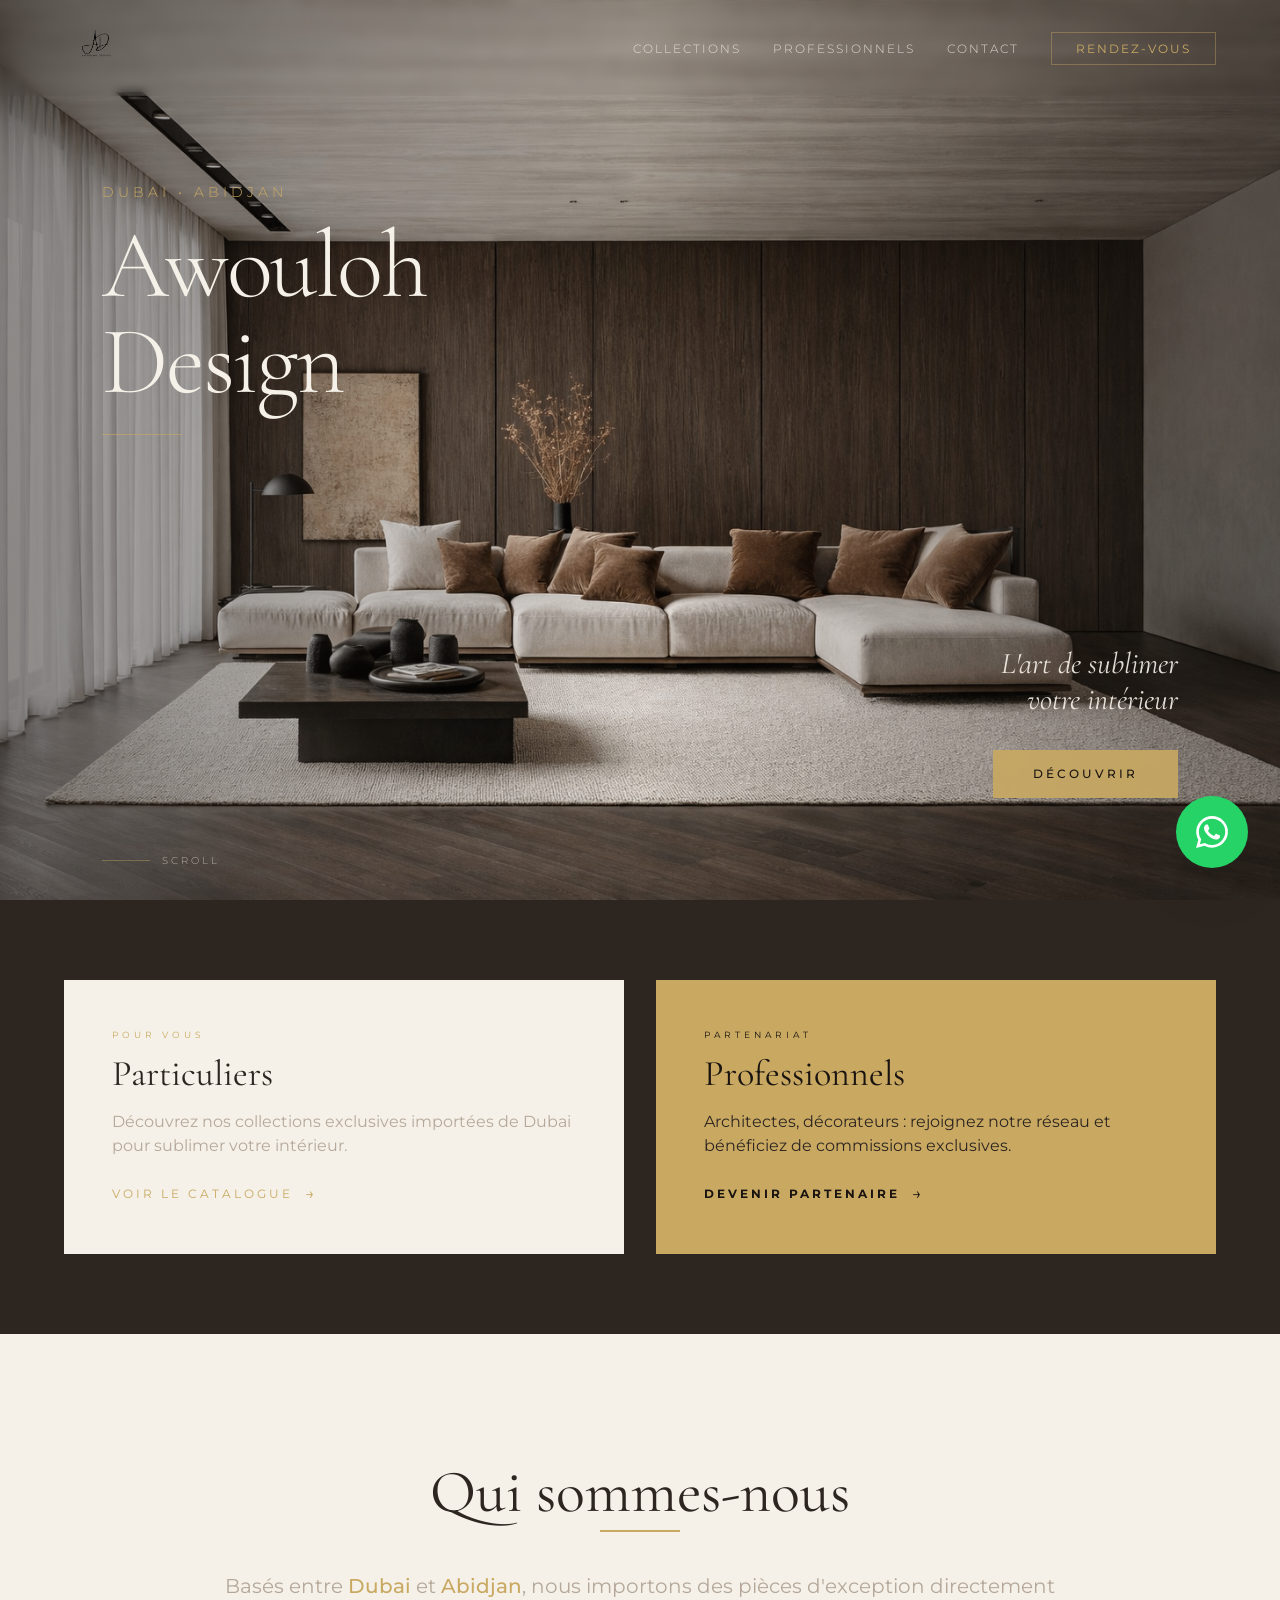
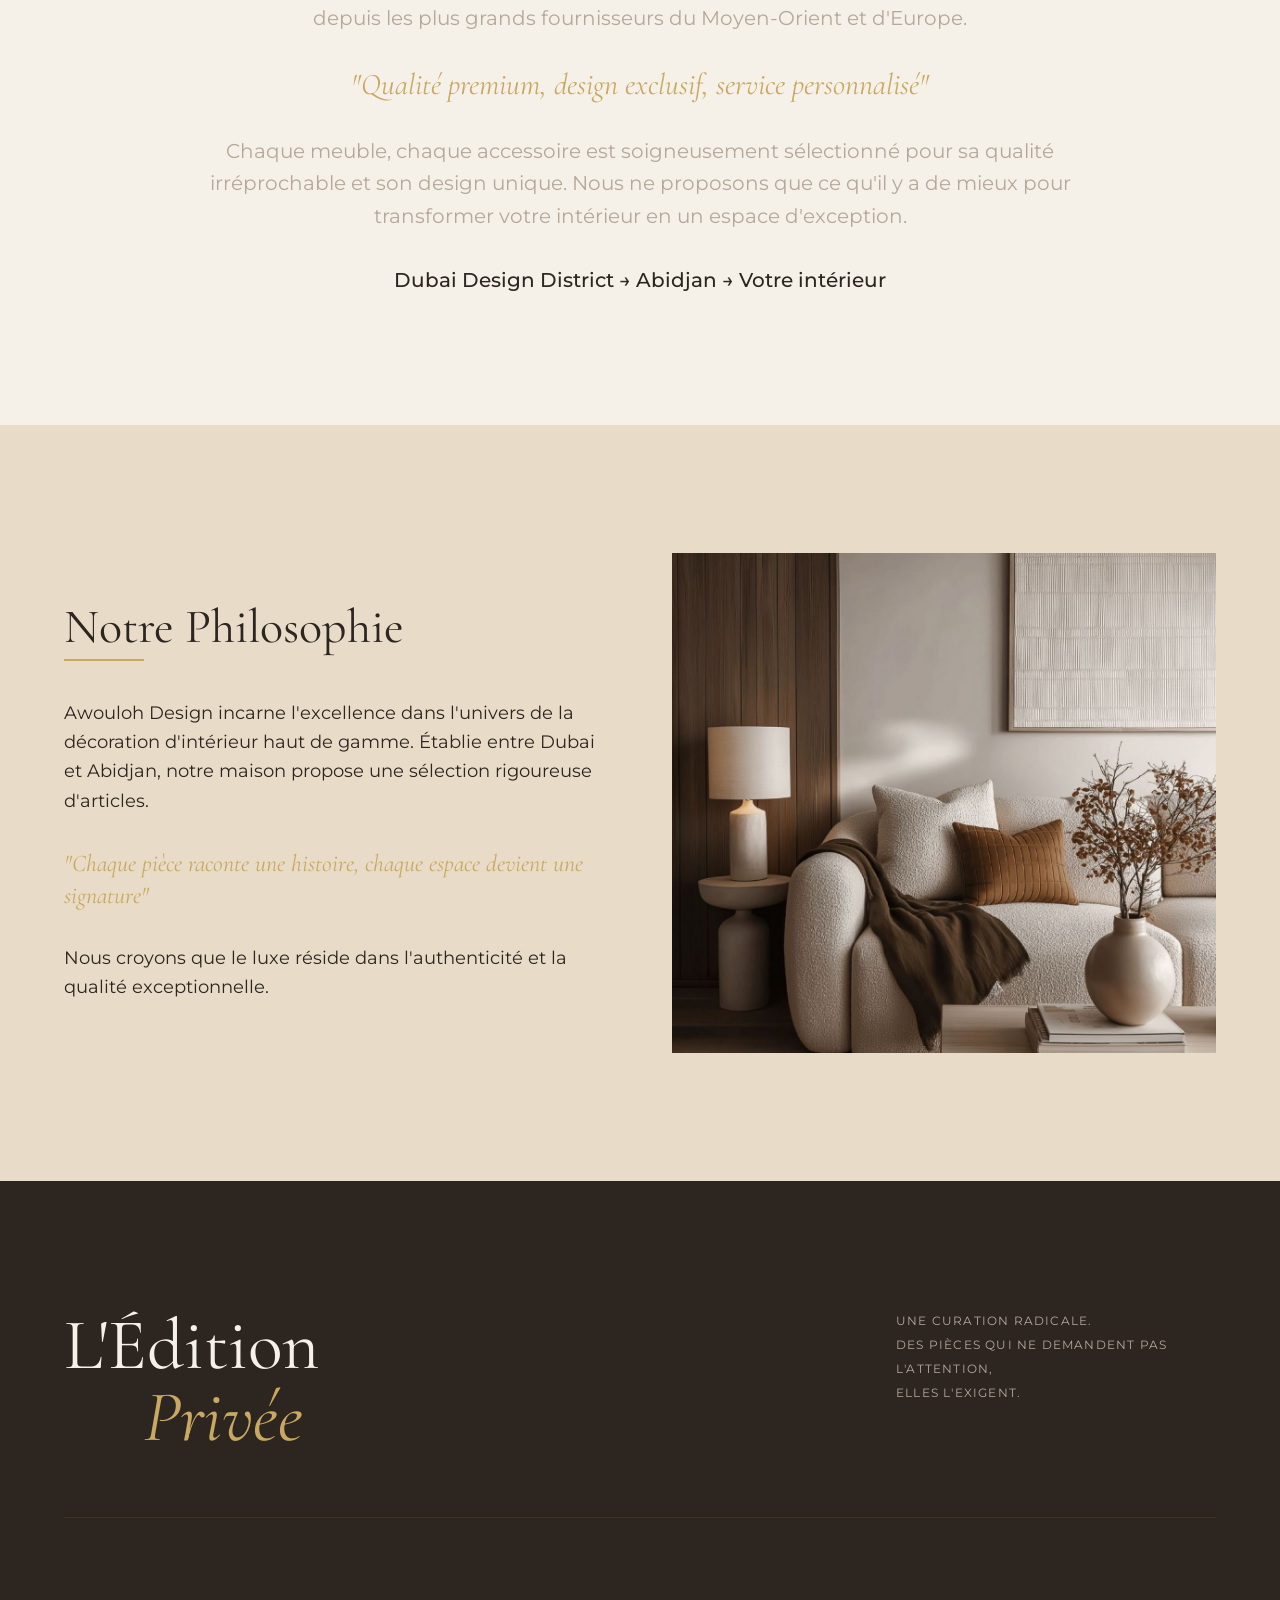
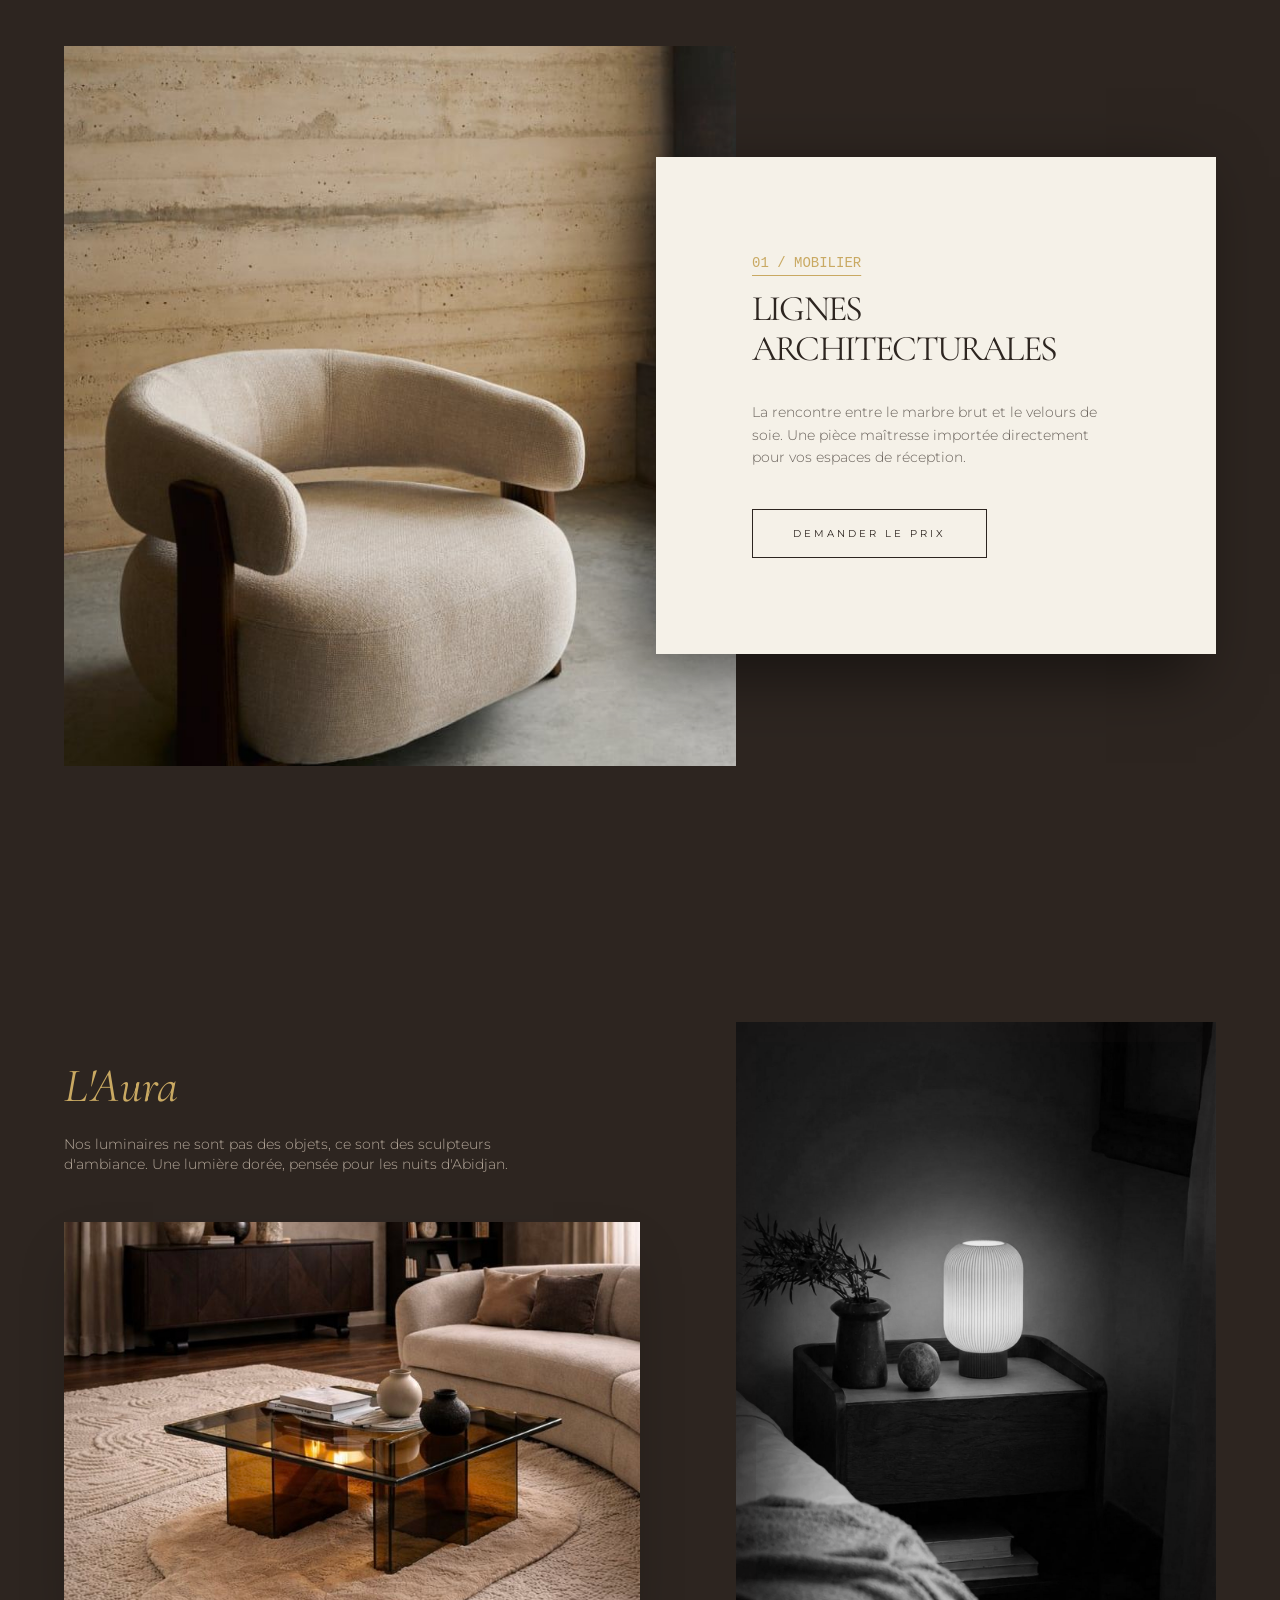
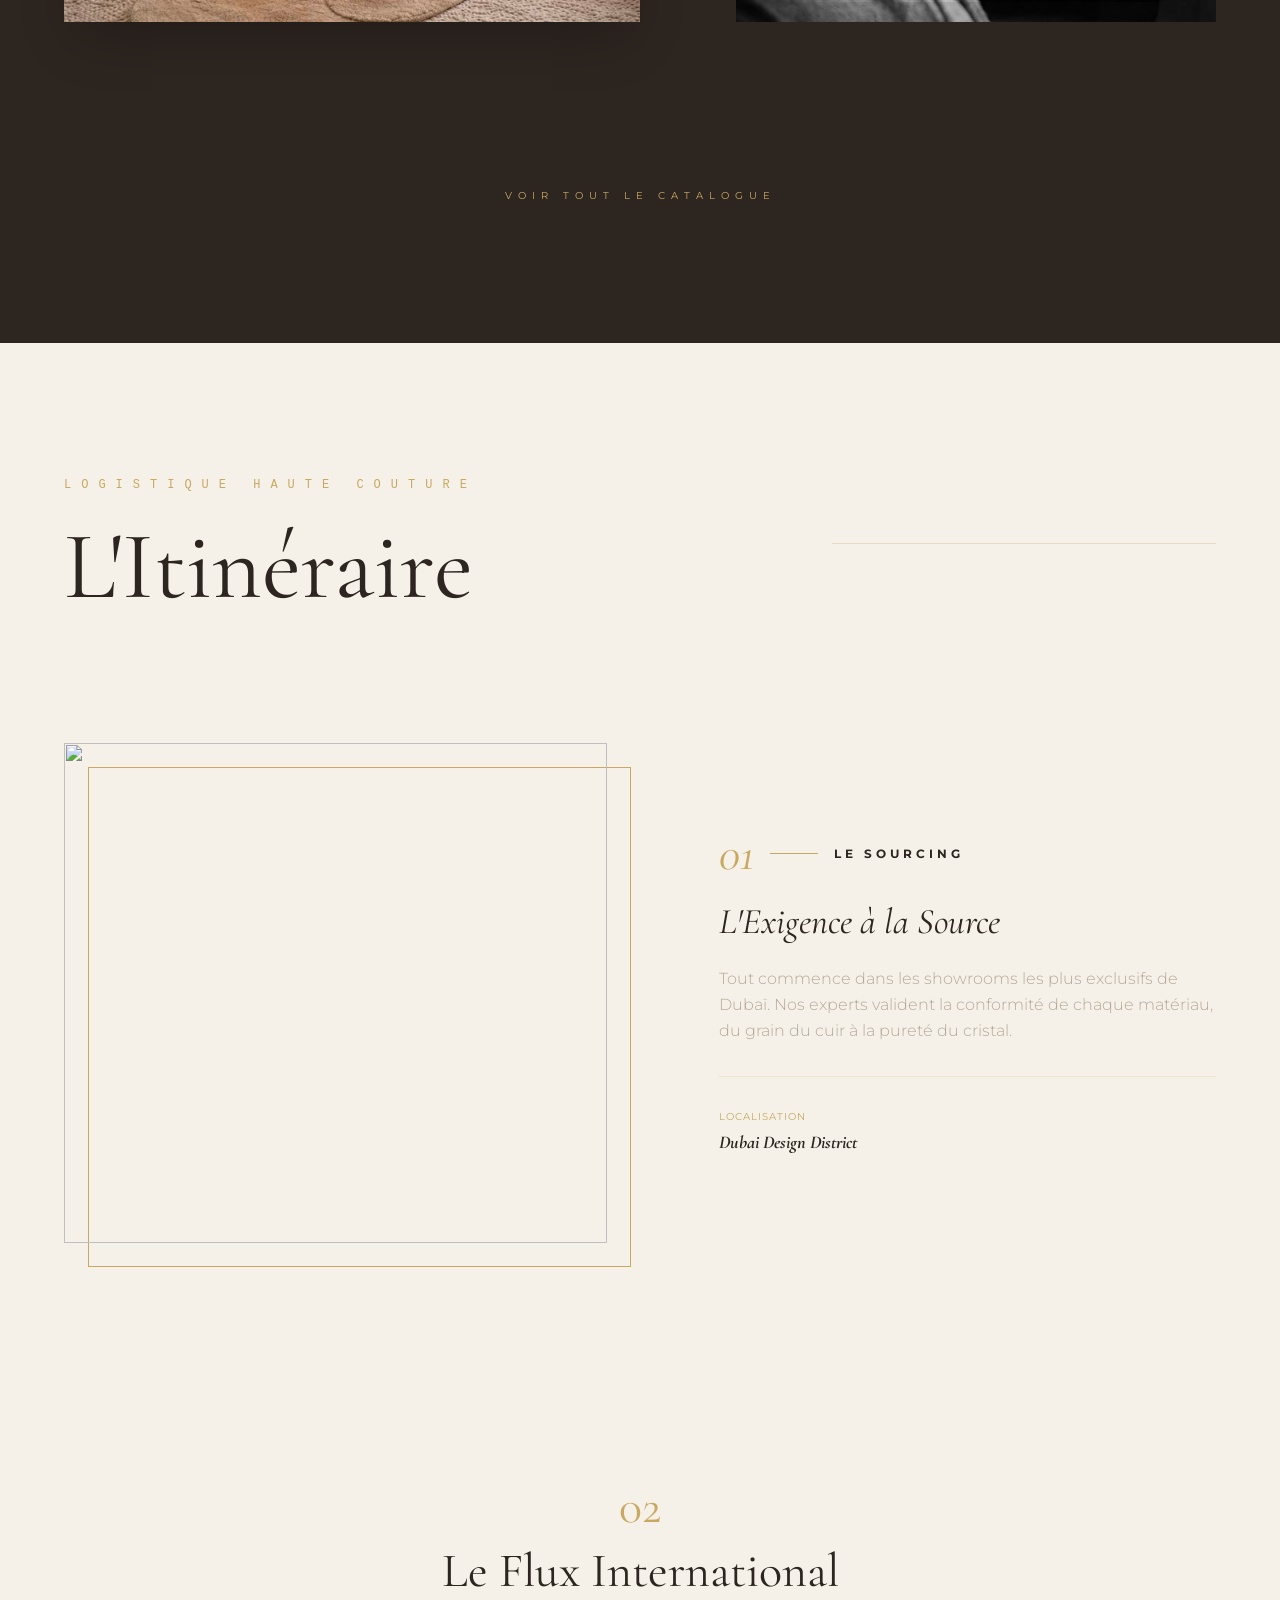
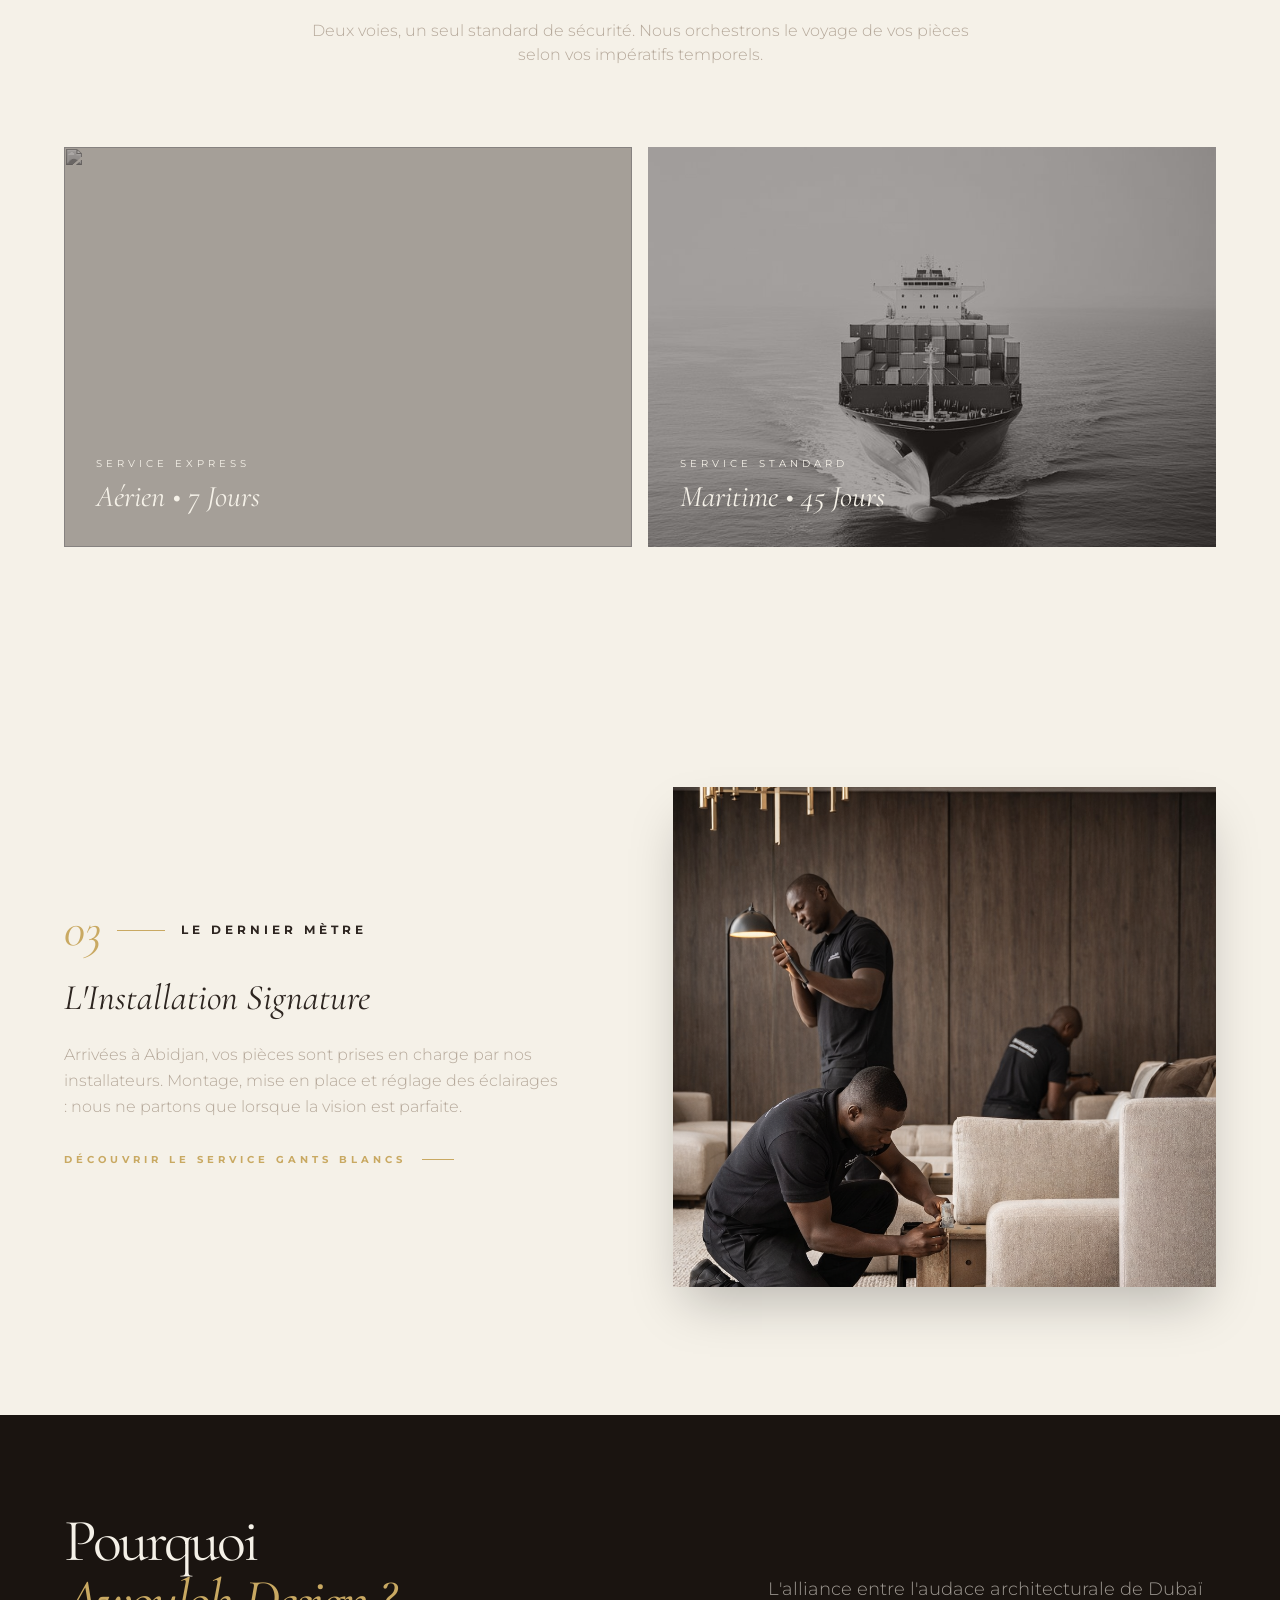
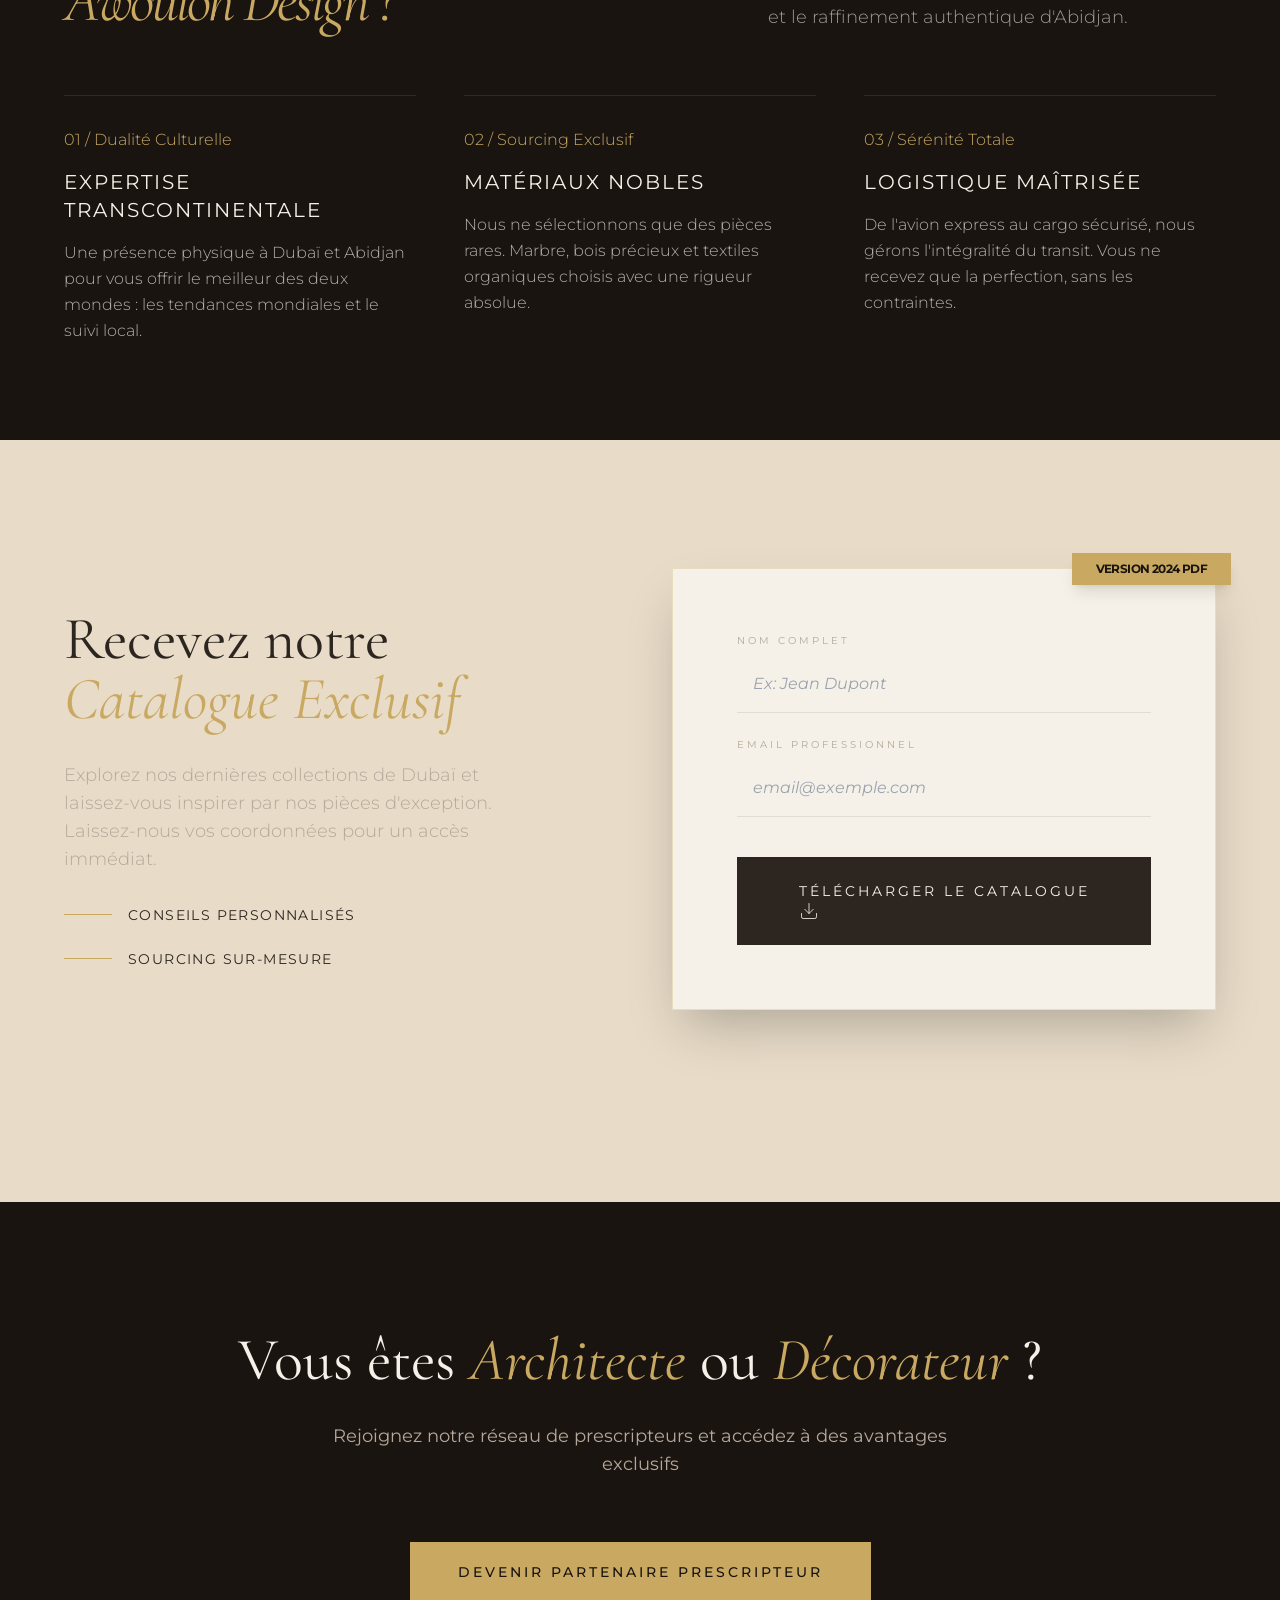
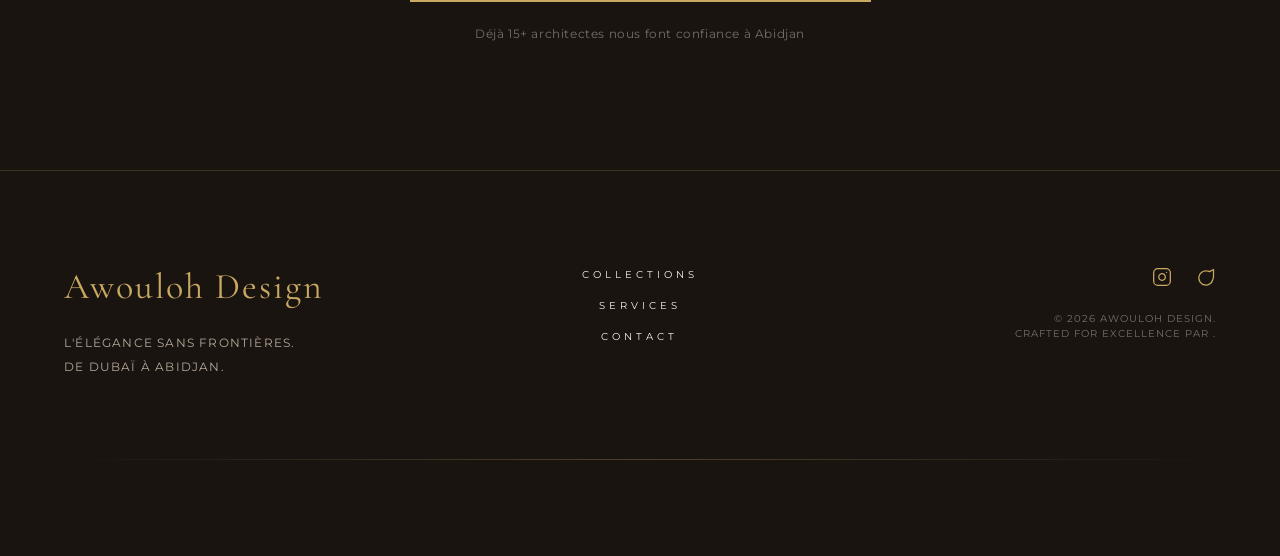
==== index.html @ ccf4b56d "fix: ajout du navbar mobile burger" ====
<!DOCTYPE html>
<html lang="fr">

<head>
    <meta charset="UTF-8">
    <meta name="viewport" content="width=device-width, initial-scale=1.0">
    <title>Awouloh Design - Décoration d'Exception Dubai & Abidjan</title>
    <!-- SEO de base -->
    <meta name="description"
        content="Awouloh Design - Mobilier haut de gamme importé de Dubai. Canapés, fauteuils design pour particuliers et professionnels à Abidjan, Côte d'Ivoire.">
    <meta name="keywords"
        content="mobilier luxe abidjan, meubles dubai, décoration intérieur côte d'ivoire, architecte intérieur, canapé haut de gamme">

    <!-- Open Graph (partage Facebook/WhatsApp) -->
    <meta property="og:title" content="Awouloh Design - Mobilier d'Exception Dubai & Abidjan">
    <meta property="og:description"
        content="Importation de mobilier haut de gamme depuis Dubai. Collections exclusives pour particuliers et architectes.">
    <meta property="og:image" content="https://awoulohdesign.com/img/landingimage.png">
    <meta property="og:url" content="https://awoulohdesign.com">

    <!-- Twitter Card -->
    <meta name="twitter:card" content="summary_large_image">
    <meta name="twitter:title" content="Awouloh Design">
    <meta name="twitter:description" content="Mobilier d'exception importé de Dubai">
    <meta name="twitter:image" content="https://awoulohdesign.com/img/logoawoulohdesign.jpeg">
    <link href="https://cdnjs.cloudflare.com/ajax/libs/font-awesome/6.0.0/css/all.min.css"
        integrity="sha512-9usAa10IRO0HhonpyAIVpjrylPvoDwiPUiKdWk5t3PyolY1cOd4DSE0Ga+ri4AuTroPR5aQvXU9xC6qOPnzFeg=="
        crossorigin="anonymous" rel="stylesheet">
    <link rel="stylesheet" href="/site/css/input.css">
    <link rel="stylesheet" href="/site/css/style.css">
    <link rel="stylesheet" href="/site/css/output.css">
    <link rel="icon" type="image/x-png" href="/site/img/favicon.png">
    <link rel="preconnect" href="https://fonts.googleapis.com">
    <link rel="preconnect" href="https://fonts.gstatic.com" crossorigin>
    <link
        href="https://fonts.googleapis.com/css2?family=Cormorant+Garamond:wght@300;400;500;600;700&family=Montserrat:wght@200;300;400;500;600&display=swap"
        rel="stylesheet">
    <script>
        tailwind.config = {
            theme: {
                extend: {
                    colors: {
                        gold: '#C9A962',
                        cream: '#F5F1E8',
                        warmBeige: '#E8DCC8',
                        taupe: '#B5A89A',
                        espresso: '#1A1410',
                        darkBrown: '#2D2520'
                    },
                    fontFamily: {
                        serif: ['Cormorant Garamond', 'serif'],
                        sans: ['Montserrat', 'sans-serif']
                    }
                }
            }
        }
    </script>
    <style>
        @keyframes slideDown {
            from {
                transform: translateY(-100%);
                opacity: 0;
            }

            to {
                transform: translateY(0);
                opacity: 1;
            }
        }

        @keyframes fadeInLeft {
            from {
                opacity: 0;
                transform: translateX(-60px);
            }

            to {
                opacity: 1;
                transform: translateX(0);
            }
        }

        @keyframes fadeInRight {
            from {
                opacity: 0;
                transform: translateX(60px);
            }

            to {
                opacity: 1;
                transform: translateX(0);
            }
        }

        @keyframes fadeInUp {
            from {
                opacity: 0;
                transform: translateY(40px);
            }

            to {
                opacity: 1;
                transform: translateY(0);
            }
        }

        .animate-slide-down {
            animation: slideDown 0.8s ease-out;
        }

        .animate-fade-in-left {
            animation: fadeInLeft 1s ease-out;
        }

        .animate-fade-in-right {
            animation: fadeInRight 1s ease-out 0.3s backwards;
        }

        .animate-fade-in-up {
            animation: fadeInUp 1.2s ease-out 0.6s backwards;
        }

        html {
            scroll-behavior: smooth;
        }
    </style>
</head>
<!-- Bouton WhatsApp flottant -->
<a href="https://wa.me/2250706739301?text=Bonjour%2C%20je%20vous%20contacte%20depuis%20le%20site%20Awouloh%20Design.%20Je%20suis%20int%C3%A9ress%C3%A9(e)%20par%20vos%20collections."
    target="_blank"
    class="fixed bottom-8 right-8 z-50 bg-[#25D366] text-white p-5 rounded-full shadow-2xl hover:scale-110 transition-transform duration-300 group">

    <!-- Icône WhatsApp -->
    <svg xmlns="http://www.w3.org/2000/svg" width="32" height="32" viewBox="0 0 24 24" fill="currentColor">
        <path
            d="M17.472 14.382c-.297-.149-1.758-.867-2.03-.967-.273-.099-.471-.148-.67.15-.197.297-.767.966-.94 1.164-.173.199-.347.223-.644.075-.297-.15-1.255-.463-2.39-1.475-.883-.788-1.48-1.761-1.653-2.059-.173-.297-.018-.458.13-.606.134-.133.298-.347.446-.52.149-.174.198-.298.298-.497.099-.198.05-.371-.025-.52-.075-.149-.669-1.612-.916-2.207-.242-.579-.487-.5-.669-.51-.173-.008-.371-.01-.57-.01-.198 0-.52.074-.792.372-.272.297-1.04 1.016-1.04 2.479 0 1.462 1.065 2.875 1.213 3.074.149.198 2.096 3.2 5.077 4.487.709.306 1.262.489 1.694.625.712.227 1.36.195 1.871.118.571-.085 1.758-.719 2.006-1.413.248-.694.248-1.289.173-1.413-.074-.124-.272-.198-.57-.347m-5.421 7.403h-.004a9.87 9.87 0 01-5.031-1.378l-.361-.214-3.741.982.998-3.648-.235-.374a9.86 9.86 0 01-1.51-5.26c.001-5.45 4.436-9.884 9.888-9.884 2.64 0 5.122 1.03 6.988 2.898a9.825 9.825 0 012.893 6.994c-.003 5.45-4.437 9.884-9.885 9.884m8.413-18.297A11.815 11.815 0 0012.05 0C5.495 0 .16 5.335.157 11.892c0 2.096.547 4.142 1.588 5.945L.057 24l6.305-1.654a11.882 11.882 0 005.683 1.448h.005c6.554 0 11.89-5.335 11.893-11.893a11.821 11.821 0 00-3.48-8.413z" />
    </svg>

    <!-- Badge "Contactez-nous" (apparaît au hover) -->
    <span
        class="absolute right-full mr-4 top-1/2 -translate-y-1/2 bg-darkBrown text-cream px-4 py-2 rounded-lg text-xs whitespace-nowrap opacity-0 group-hover:opacity-100 transition-opacity duration-300 tracking-wider">
        Contactez-nous
    </span>
</a>

<body class="font-sans text-darkBrown bg-cream overflow-x-hidden">

    <!-- Navbar minimaliste -->
    <nav
        class="fixed top-0 w-full px-[5%] py-4 flex justify-between items-center z-50 bg-transparent backdrop-blur-sm transition-all duration-300 animate-slide-down">
        <!-- Logo -->
        <div class="h-16">
            <img src="/site/img/logoawoulohdesign-removebg-preview.png" alt="Awouloh Design"
                class="h-full w-auto object-contain">
        </div>

        <!-- Menu Desktop -->
        <ul class="hidden md:flex gap-8 items-center">
            <li><a href="/site/collections.html"
                    class="text-cream/80 text-xs font-light tracking-[2px] uppercase hover:text-gold transition-colors duration-300">Collections</a>
            </li>
            <li><a href="/site/professionnels.html"
                    class="text-cream/80 text-xs font-light tracking-[2px] uppercase hover:text-gold transition-colors duration-300">Professionnels</a>
            </li>
            <li><a href="/site/contact.html"
                    class="text-cream/80 text-xs font-light tracking-[2px] uppercase hover:text-gold transition-colors duration-300">Contact</a>
            </li>
            <li>
                <a href="#contact"
                    class="px-6 py-2 border border-gold/40 text-gold text-xs tracking-[2px] uppercase hover:bg-gold hover:text-espresso transition-all duration-300">
                    Rendez-vous
                </a>
            </li>
        </ul>

        <!-- Burger Button (Mobile only) -->
        <button id="burger-btn" class="md:hidden text-cream focus:outline-none relative z-[60]">
            <svg id="burger-icon" class="w-8 h-8" fill="none" stroke="currentColor" viewBox="0 0 24 24">
                <path stroke-linecap="round" stroke-linejoin="round" stroke-width="2" d="M4 6h16M4 12h16M4 18h16">
                </path>
            </svg>
            <svg id="close-icon" class="w-8 h-8 hidden" fill="none" stroke="currentColor" viewBox="0 0 24 24">
                <path stroke-linecap="round" stroke-linejoin="round" stroke-width="2" d="M6 18L18 6M6 6l12 12"></path>
            </svg>
        </button>
    </nav>

    <!-- Mobile Menu Overlay -->
    <div id="mobile-menu"
        class="fixed inset-0 bg-espresso/98 backdrop-blur-lg z-[55] translate-x-full transition-transform duration-500 md:hidden">
        <div class="flex flex-col items-center justify-center h-full gap-8 px-8">
            <a href="/site/collections.html"
                class="text-cream text-2xl font-light tracking-[3px] uppercase hover:text-gold transition-colors duration-300 mobile-link">
                Collections
            </a>
            <a href="/site/professionnels.html"
                class="text-cream text-2xl font-light tracking-[3px] uppercase hover:text-gold transition-colors duration-300 mobile-link">
                Professionnels
            </a>
            <a href="/site/contact.html"
                class="text-cream text-2xl font-light tracking-[3px] uppercase hover:text-gold transition-colors duration-300 mobile-link">
                Contact
            </a>
            <a href="#contact"
                class="px-10 py-4 border-2 border-gold text-gold text-lg tracking-[3px] uppercase hover:bg-gold hover:text-espresso transition-all duration-300 mobile-link">
                Rendez-vous
            </a>

            <!-- Réseaux sociaux -->
            <div class="flex gap-6 mt-8">
                <a href="#" class="text-gold text-3xl hover:text-cream transition-colors">
                    <i class="fab fa-instagram"></i>
                </a>
                <a href="#" class="text-gold text-3xl hover:text-cream transition-colors">
                    <i class="fab fa-facebook"></i>
                </a>
                <a href="https://wa.me/2250706739301" class="text-gold text-3xl hover:text-cream transition-colors">
                    <i class="fab fa-whatsapp"></i>
                </a>
            </div>
        </div>
    </div>

    <!-- Hero Section -->
    <section id="home" class="relative h-screen overflow-hidden">

        <!-- Image de fond -->
        <div class="absolute inset-0 w-full h-full">
            <img src="/site/img/landingimage.png" alt="Awouloh Design Interior" class="w-full h-full object-cover" />
            <!-- Overlay pour améliorer lisibilité -->
            <div class="absolute inset-0 bg-gradient-to-r from-espresso/50 via-transparent to-espresso/40"></div>
        </div>

        <!-- Contenu texte -->
        <div class="relative h-full flex flex-col justify-between p-[5%] md:p-[8%] z-10">

            <!-- Texte en haut à gauche -->
            <div class="max-w-xl mt-20 animate-fade-in-left">
                <div class="text-gold text-xs md:text-sm font-light tracking-[4px] uppercase mb-4">
                    Dubai • Abidjan
                </div>
                <h1
                    class="font-serif text-6xl md:text-7xl lg:text-8xl font-light text-cream mb-6 leading-[0.95] tracking-tight">
                    Awouloh<br />Design
                </h1>
                <div class="w-20 h-[1px] bg-gold/60"></div>
            </div>

            <!-- Texte en bas à droite -->
            <div class="self-end max-w-2xl text-right animate-fade-in-right">
                <p class="font-serif text-2xl md:text-3xl italic text-cream/90 mb-8 leading-relaxed">
                    L'art de sublimer<br />votre intérieur
                </p>
                <div class="animate-fade-in-up">
                    <a href="#collections"
                        class="inline-block px-10 py-4 bg-gold/90 backdrop-blur-sm text-espresso text-xs tracking-[3px] uppercase transition-all duration-400 hover:bg-cream hover:text-darkBrown font-medium">
                        Découvrir
                    </a>
                </div>
            </div>

        </div>

        <!-- Badge scroll -->
        <div class="absolute bottom-8 left-[5%] md:left-[8%] z-10 animate-fade-in-up">
            <div class="flex items-center gap-3 text-cream/60">
                <div class="w-12 h-[1px] bg-gold/40"></div>
                <span class="text-[10px] tracking-[3px] uppercase font-light">Scroll</span>
            </div>
        </div>

    </section>

    <!-- SECTION DOUBLE CTA : Particuliers VS Pros -->
    <section class="py-20 px-[5%] bg-darkBrown">
        <div class="max-w-7xl mx-auto">
            <div class="grid md:grid-cols-2 gap-8">

                <!-- Card Particuliers -->
                <a href="https://drive.google.com/file/d/1E6uWUegr62REuP0hp46kMb-hQwTQg6sh/view?usp=drive_link"
                    class="group relative overflow-hidden bg-cream p-12 hover:scale-[1.02] transition-all duration-500">
                    <span class="text-gold text-[9px] tracking-[4px] uppercase block mb-3">Pour vous</span>
                    <h3 class="font-serif text-4xl text-darkBrown mb-4">Particuliers</h3>
                    <p class="text-taupe mb-6">
                        Découvrez nos collections exclusives importées de Dubai pour sublimer votre intérieur.
                    </p>
                    <div class="flex items-center gap-3 text-gold group-hover:gap-5 transition-all">
                        <span class="text-xs uppercase tracking-[3px]">Voir le catalogue</span>
                        <span>→</span>
                    </div>
                </a>

                <!-- Card Professionnels -->
                <a href="#professionnels"
                    class="group relative overflow-hidden bg-gold p-12 hover:scale-[1.02] transition-all duration-500">
                    <span class="text-espresso text-[9px] tracking-[4px] uppercase block mb-3">Partenariat</span>
                    <h3 class="font-serif text-4xl text-espresso mb-4">Professionnels</h3>
                    <p class="text-darkBrown mb-6">
                        Architectes, décorateurs : rejoignez notre réseau et bénéficiez de commissions exclusives.
                    </p>
                    <div class="flex items-center gap-3 text-espresso group-hover:gap-5 transition-all">
                        <span class="text-xs uppercase tracking-[3px] font-bold">Devenir partenaire</span>
                        <span>→</span>
                    </div>
                </a>

            </div>
        </div>
    </section>


    <!-- Section Qui sommes-nous -->
    <section id="about" class="py-32 px-[5%] bg-cream">
        <h2
            class="font-serif text-6xl text-center mb-12 text-darkBrown relative inline-block w-full after:content-[''] after:absolute after:bottom-[-10px] after:left-1/2 after:-translate-x-1/2 after:w-20 after:h-[2px] after:bg-gold">
            Qui sommes-nous
        </h2>
        <div class="max-w-4xl mx-auto text-center text-xl leading-relaxed text-taupe">
            <p class="mb-8">
                Basés entre <span class="text-gold font-medium">Dubai</span> et <span
                    class="text-gold font-medium">Abidjan</span>, nous importons des pièces d'exception directement
                depuis les plus grands fournisseurs du Moyen-Orient et d'Europe.
            </p>
            <p class="font-serif text-3xl italic text-gold my-8">
                "Qualité premium, design exclusif, service personnalisé"
            </p>
            <p class="mb-8">
                Chaque meuble, chaque accessoire est soigneusement sélectionné pour sa qualité irréprochable et son
                design unique. Nous ne proposons que ce qu'il y a de mieux pour transformer votre intérieur en un espace
                d'exception.
            </p>
            <p class="text-darkBrown font-medium">
                Dubai Design District → Abidjan → Votre intérieur
            </p>
        </div>
    </section>



    <!-- sections a propos -->
    <section id="about" class="py-32 px-[5%] bg-warmBeige flex flex-col md:flex-row items-center gap-16">
        <div class="md:w-1/2">
            <h2
                class="font-serif text-5xl text-left mb-12 text-darkBrown relative inline-block after:content-[''] after:absolute after:bottom-[-10px] after:left-0 after:w-20 after:h-[2px] after:bg-gold">
                Notre Philosophie
            </h2>
            <div class="text-left text-lg leading-relaxed text-brown">
                <p class="mb-8">Awouloh Design incarne l'excellence dans l'univers de la décoration d'intérieur haut de
                    gamme. Établie entre Dubai et Abidjan, notre maison propose une sélection rigoureuse d'articles.</p>
                <p class="font-serif text-2xl italic text-gold my-8">"Chaque pièce raconte une histoire, chaque espace
                    devient une signature"</p>
                <p>Nous croyons que le luxe réside dans l'authenticité et la qualité exceptionnelle.</p>
            </div>
        </div>

        <div class="md:w-1/2">
            <img src="/site/img/2fad0e79065a245bac6d383a810f2309.jpg" alt="Design d'intérieur"
                class="w-full h-[500px] object-cover ">
        </div>


    </section>



    <section id="collections" class="py-32 bg-darkBrown">
        <div class="max-w-[1600px] mx-auto px-[5%]">

            <div class="flex flex-col md:flex-row justify-between items-start mb-32 border-b border-gold/10 pb-16">
                <h2 class="font-serif text-5xl md:text-7xl text-cream leading-none">
                    L'Édition <br> <span class="text-gold italic ml-20">Privée</span>
                </h2>
                <div class="max-w-xs mt-8 md:mt-0">
                    <p class="text-taupe text-xs tracking-widest uppercase leading-loose">
                        Une curation radicale. <br>
                        Des pièces qui ne demandent pas l'attention, <br>
                        elles l'exigent.
                    </p>
                </div>
            </div>

            <div class="space-y-64">

                <div class="relative grid grid-cols-1 md:grid-cols-12 gap-0 items-center">
                    <div class="md:col-span-7 overflow-hidden">
                        <img src="/site/img/mobilier.jpg"
                            class="w-full h-[80vh] object-cover scale-110 hover:scale-100 transition-transform duration-[2s] ease-out">
                    </div>
                    <div
                        class="md:col-span-5 bg-cream p-12 md:p-24 md:-ml-20 z-10 shadow-[-20px_20px_60px_rgba(0,0,0,0.5)]">
                        <span
                            class="text-gold font-mono text-sm mb-4 block underline decoration-1 underline-offset-8">01
                            / MOBILIER</span>
                        <h3 class="font-serif text-4xl text-darkBrown mb-8 mt-4 uppercase tracking-tighter">Lignes
                            <br>Architecturales
                        </h3>
                        <p class="text-darkBrown/70 font-light text-sm leading-relaxed mb-10">
                            La rencontre entre le marbre brut et le velours de soie. Une pièce maîtresse importée
                            directement pour vos espaces de réception.
                        </p>
                        <button
                            class="border border-darkBrown px-10 py-4 text-[10px] uppercase tracking-[3px] hover:bg-darkBrown hover:text-cream transition-all duration-500">
                            Demander le prix
                        </button>
                    </div>
                </div>

                <div class="relative flex flex-col md:flex-row-reverse justify-between items-end gap-12">
                    <div class="w-full md:w-5/12">
                        <div class="group relative">
                            <img src="/site/img/lampe.jpg"
                                class="w-full h-[600px] object-cover grayscale hover:grayscale-0 transition-all duration-700">
                            <div
                                class="absolute inset-0 border-[20px] border-darkBrown/10 group-hover:border-gold/20 transition-all duration-500">
                            </div>
                        </div>
                    </div>
                    <div class="w-full md:w-6/12 flex flex-col gap-12">
                        <div class="max-w-md">
                            <h3 class="font-serif text-5xl text-gold mb-6 italic">L'Aura</h3>
                            <p class="text-taupe text-sm font-light">
                                Nos luminaires ne sont pas des objets, ce sont des sculpteurs d'ambiance. Une lumière
                                dorée, pensée pour les nuits d'Abidjan.
                            </p>
                        </div>
                        <img src="/site/img/salon.jpg" class="w-full h-[400px] object-cover shadow-2xl">
                    </div>
                </div>

            </div>

            <div class="mt-40 text-center">
                <a href="#" class="inline-block group">
                    <span class="text-gold text-[10px] tracking-[6px] uppercase">Voir tout le catalogue</span>
                    <div class="h-[1px] bg-gold w-0 group-hover:w-full transition-all duration-500 mt-2"></div>
                </a>
            </div>
        </div>
    </section>


    <!-- Section Logistique avec Images -->
    <section id="logistique" class="py-32 bg-cream overflow-hidden">
        <div class="max-w-7xl mx-auto px-[5%]">

            <div class="relative mb-32">
                <span class="text-gold font-mono text-xs tracking-[10px] uppercase">Logistique Haute Couture</span>
                <h2 class="font-serif text-6xl md:text-8xl text-darkBrown mt-6 leading-none">L'Itinéraire</h2>
                <div class="absolute right-0 top-1/2 hidden lg:block w-1/3 h-[1px] bg-gold/30"></div>
            </div>

            <div class="space-y-40">

                <div class="flex flex-col lg:flex-row items-center gap-16">
                    <div class="w-full lg:w-1/2 relative">
                        <div class="relative z-10 overflow-hidden group">
                            <img src="https://images.unsplash.com/photo-1582407947304-fd86f028f716?w=800"
                                class="w-full h-[500px] object-cover transition-transform duration-1000 group-hover:scale-110">
                        </div>
                        <div class="absolute -bottom-6 -right-6 w-full h-full border border-gold -z-0"></div>
                    </div>

                    <div class="w-full lg:w-1/2 lg:pl-12">
                        <div class="flex items-center gap-4 mb-6">
                            <span class="font-serif text-5xl text-gold italic">01</span>
                            <div class="h-[1px] w-12 bg-gold"></div>
                            <span class="uppercase tracking-[4px] text-xs font-bold text-darkBrown">Le Sourcing</span>
                        </div>
                        <h3 class="font-serif text-4xl text-darkBrown mb-6 italic">L'Exigence à la Source</h3>
                        <p class="text-taupe leading-relaxed font-light mb-8">
                            Tout commence dans les showrooms les plus exclusifs de Dubaï. Nos experts valident la
                            conformité de chaque matériau, du grain du cuir à la pureté du cristal.
                        </p>
                        <div class="flex gap-8 border-t border-gold/20 pt-8">
                            <div>
                                <p class="text-[10px] uppercase tracking-widest text-gold mb-1">Localisation</p>
                                <p class="text-darkBrown font-serif italic text-lg font-bold">Dubai Design District</p>
                            </div>
                        </div>
                    </div>
                </div>

                <div class="relative py-20">
                    <div class="text-center max-w-2xl mx-auto mb-20">
                        <span class="text-gold text-5xl font-serif">02</span>
                        <h3 class="font-serif text-5xl text-darkBrown mt-4 mb-6">Le Flux International</h3>
                        <p class="text-taupe font-light">Deux voies, un seul standard de sécurité. Nous orchestrons le
                            voyage de vos pièces selon vos impératifs temporels.</p>
                    </div>

                    <div class="grid grid-cols-1 md:grid-cols-2 gap-4">
                        <div class="group relative overflow-hidden h-[400px]">
                            <img src="https://images.unsplash.com/photo-1436491865332-7a61a109cc05?w=800"
                                class="w-full h-full object-cover grayscale group-hover:grayscale-0 transition-all duration-700">
                            <div class="absolute inset-0 bg-darkBrown/40 group-hover:bg-darkBrown/10 transition-all">
                            </div>
                            <div class="absolute bottom-8 left-8 text-cream">
                                <p class="text-[10px] tracking-[4px] uppercase mb-2">Service Express</p>
                                <h4 class="font-serif text-3xl italic">Aérien • 7 Jours</h4>
                            </div>
                        </div>
                        <div class="group relative overflow-hidden h-[400px]">
                            <img src="/site/img/transportmaritique.jpg"
                                class="w-full h-full object-cover grayscale group-hover:grayscale-0 transition-all duration-700">
                            <div class="absolute inset-0 bg-darkBrown/40 group-hover:bg-darkBrown/10 transition-all">
                            </div>
                            <div class="absolute bottom-8 left-8 text-cream">
                                <p class="text-[10px] tracking-[4px] uppercase mb-2">Service Standard</p>
                                <h4 class="font-serif text-3xl italic">Maritime • 45 Jours</h4>
                            </div>
                        </div>
                    </div>
                </div>

                <div class="flex flex-col lg:flex-row-reverse items-center gap-16">
                    <div class="w-full lg:w-1/2 relative">
                        <div class="overflow-hidden shadow-2xl">
                            <img src="/site/img/ChatGPT Image 8 févr. 2026, 01_04_06.png"
                                class="w-full h-[500px] object-cover hover:scale-105 transition-all duration-[2s]">
                        </div>
                    </div>

                    <div class="w-full lg:w-1/2 lg:pr-12">
                        <div class="flex items-center gap-4 mb-6">
                            <span class="font-serif text-5xl text-gold italic">03</span>
                            <div class="h-[1px] w-12 bg-gold"></div>
                            <span class="uppercase tracking-[4px] text-xs font-bold text-darkBrown">Le Dernier
                                Mètre</span>
                        </div>
                        <h3 class="font-serif text-4xl text-darkBrown mb-6 italic">L'Installation Signature</h3>
                        <p class="text-taupe leading-relaxed font-light mb-8">
                            Arrivées à Abidjan, vos pièces sont prises en charge par nos installateurs. Montage, mise en
                            place et réglage des éclairages : nous ne partons que lorsque la vision est parfaite.
                        </p>
                        <button
                            class="group flex items-center gap-4 text-gold font-bold text-[10px] tracking-[4px] uppercase">
                            Découvrir le service gants blancs <span
                                class="h-[1px] w-8 bg-gold group-hover:w-16 transition-all"></span>
                        </button>
                    </div>
                </div>

            </div>
        </div>
    </section>

    <!-- Section Pourquoi nous choisir -->
    <section class="py-24 px-[5%] bg-espresso text-cream">
        <div class="max-w-7xl mx-auto">
            <div class="flex flex-col md:flex-row justify-between items-end mb-16 gap-4">
                <h2 class="font-serif text-5xl md:text-6xl tracking-tighter">Pourquoi <br><span
                        class="text-gold italic">Awouloh Design ?</span></h2>
                <p class="max-w-md text-cream/60 font-light text-lg">L'alliance entre l'audace architecturale de Dubaï
                    et le raffinement authentique d'Abidjan.</p>
            </div>

            <div class="grid md:grid-cols-3 gap-12">
                <div class="group border-t border-cream/10 pt-8 hover:border-gold transition-colors duration-500">
                    <span class="text-gold font-light mb-4 block">01 / Dualité Culturelle</span>
                    <h3 class="text-xl mb-4 uppercase tracking-widest">Expertise Transcontinentale</h3>
                    <p class="text-cream/70 font-light leading-relaxed">Une présence physique à Dubaï et Abidjan pour
                        vous offrir le meilleur des deux mondes : les tendances mondiales et le suivi local.</p>
                </div>

                <div class="group border-t border-cream/10 pt-8 hover:border-gold transition-colors duration-500">
                    <span class="text-gold font-light mb-4 block">02 / Sourcing Exclusif</span>
                    <h3 class="text-xl mb-4 uppercase tracking-widest">Matériaux Nobles</h3>
                    <p class="text-cream/70 font-light leading-relaxed">Nous ne sélectionnons que des pièces rares.
                        Marbre, bois précieux et textiles organiques choisis avec une rigueur absolue.</p>
                </div>

                <div class="group border-t border-cream/10 pt-8 hover:border-gold transition-colors duration-500">
                    <span class="text-gold font-light mb-4 block">03 / Sérénité Totale</span>
                    <h3 class="text-xl mb-4 uppercase tracking-widest">Logistique Maîtrisée</h3>
                    <p class="text-cream/70 font-light leading-relaxed">De l'avion express au cargo sécurisé, nous
                        gérons l'intégralité du transit. Vous ne recevez que la perfection, sans les contraintes.</p>
                </div>
            </div>
        </div>
    </section>

    <section id="" class="py-32 px-[5%] bg-warmBeige">
        <div class="max-w-6xl mx-auto">
            <div class="grid lg:grid-cols-2 gap-16 items-center">

                <div>
                    <h2 class="font-serif text-5xl md:text-6xl text-darkBrown mb-8 leading-tight">
                        Recevez notre <br><span class="text-gold italic">Catalogue Exclusif</span>
                    </h2>
                    <p class="text-lg text-taupe font-light mb-8 max-w-md">
                        Explorez nos dernières collections de Dubaï et laissez-vous inspirer par nos pièces d'exception.
                        Laissez-nous vos coordonnées pour un accès immédiat.
                    </p>

                    <div class="space-y-6">
                        <div class="flex items-center gap-4 text-darkBrown">
                            <span class="w-12 h-[1px] bg-gold"></span>
                            <p class="text-sm uppercase tracking-widest">Conseils personnalisés</p>
                        </div>
                        <div class="flex items-center gap-4 text-darkBrown">
                            <span class="w-12 h-[1px] bg-gold"></span>
                            <p class="text-sm uppercase tracking-widest">Sourcing sur-mesure</p>
                        </div>
                    </div>
                </div>

                <div class="bg-cream p-10 md:p-16 border border-gold/30 shadow-2xl relative">
                    <div
                        class="absolute -top-4 -right-4 bg-gold text-espresso px-6 py-2 text-xs uppercase tracking-tighter font-bold shadow-lg">
                        Version 2024 PDF
                    </div>

                    <form id="contactForm" class="space-y-6">
                        <div>
                            <label for="name" class="block mb-2 text-[10px] tracking-[3px] uppercase text-taupe">Nom
                                Complet</label>
                            <input type="text" id="name" name="name" required placeholder="Ex: Jean Dupont"
                                class="w-full p-4 border-b border-taupe/30 bg-transparent text-darkBrown font-sans focus:outline-none focus:border-gold transition-colors italic">
                        </div>

                        <div>
                            <label for="email" class="block mb-2 text-[10px] tracking-[3px] uppercase text-taupe">Email
                                Professionnel</label>
                            <input type="email" id="email" name="email" required placeholder="email@exemple.com"
                                class="w-full p-4 border-b border-taupe/30 bg-transparent text-darkBrown font-sans focus:outline-none focus:border-gold transition-colors italic">
                        </div>

                        <div class="pt-4">
                            <button type="submit"
                                class="w-full p-6 bg-darkBrown text-cream text-sm tracking-[3px] uppercase cursor-pointer transition-all duration-500 hover:bg-gold hover:text-darkBrown flex justify-center items-center gap-4 group">
                                <a href="https://drive.google.com/file/d/1E6uWUegr62REuP0hp46kMb-hQwTQg6sh/view?usp=drive_link"
                                    target="_blank">
                                    Télécharger le Catalogue
                                    <svg xmlns="http://www.w3.org/2000/svg" width="20" height="20" viewBox="0 0 24 24"
                                        fill="none" stroke="currentColor" stroke-width="1" stroke-linecap="round"
                                        stroke-linejoin="round" class="group-hover:translate-y-1 transition-transform">
                                        <path d="M21 15v4a2 2 0 0 1-2 2H5a2 2 0 0 1-2-2v-4"></path>
                                        <polyline points="7 10 12 15 17 10"></polyline>
                                        <line x1="12" y1="15" x2="12" y2="3"></line>
                                    </svg>
                            </button>
                        </div>
                    </form>
                </div>
            </div>
        </div>
    </section>

    <!-- SECTION ARCHITECTES/DÉCORATEURS -->
    <section id="professionnels" class="py-32 px-[5%] bg-espresso">
        <div class="max-w-5xl mx-auto text-center">

            <h2 class="font-serif text-5xl md:text-6xl text-cream mb-8">
                Vous êtes <span class="text-gold italic">Architecte</span> ou <span
                    class="text-gold italic">Décorateur</span> ?
            </h2>

            <p class="text-taupe text-lg mb-16 max-w-2xl mx-auto">
                Rejoignez notre réseau de prescripteurs et accédez à des avantages exclusifs
            </p>

            <!-- CTA -->
            <a href="#contact"
                class="inline-block px-12 py-5 bg-gold text-espresso text-sm tracking-[3px] uppercase hover:bg-cream transition-all duration-500 font-medium">
                Devenir Partenaire Prescripteur
            </a>

            <p class="text-taupe/60 text-xs mt-6 tracking-wider">
                Déjà 15+ architectes nous font confiance à Abidjan
            </p>

        </div>
    </section>

    <!-- Footer -->
    <footer class="py-24 px-[5%] bg-espresso text-cream border-t border-gold/20">
        <div class="max-w-7xl mx-auto grid grid-cols-1 md:grid-cols-3 gap-16 md:gap-8 items-start">

            <div class="space-y-6 text-center md:text-left">
                <div class="font-serif text-4xl text-gold tracking-[2px]">Awouloh Design</div>
                <p class="text-taupe text-xs leading-[2] tracking-widest uppercase">
                    L'élégance sans frontières.<br>
                    De Dubaï à Abidjan.
                </p>
            </div>

            <div class="flex flex-col items-center space-y-4">
                <a href="#collections"
                    class="text-[10px] tracking-[4px] uppercase hover:text-gold transition-colors">Collections</a>
                <a href="#services"
                    class="text-[10px] tracking-[4px] uppercase hover:text-gold transition-colors">Services</a>
                <a href="#contact"
                    class="text-[10px] tracking-[4px] uppercase hover:text-gold transition-colors">Contact</a>
            </div>

            <div class="text-center md:text-right space-y-6">
                <div class="flex justify-center md:justify-end gap-6">
                    <a target="_blank" href="https://www.instagram.com/awoulohdesign/"
                        class="text-gold hover:text-cream transition-transform hover:-translate-y-1">
                        <svg xmlns="http://www.w3.org/2000/svg" width="20" height="20" viewBox="0 0 24 24" fill="none"
                            stroke="currentColor" stroke-width="1.5" stroke-linecap="round" stroke-linejoin="round">
                            <rect x="2" y="2" width="20" height="20" rx="5" ry="5"></rect>
                            <path d="M16 11.37A4 4 0 1 1 12.63 8 4 4 0 0 1 16 11.37z"></path>
                            <line x1="17.5" y1="6.5" x2="17.51" y2="6.5"></line>
                        </svg>
                    </a>
                    <a href="#" class="text-gold hover:text-cream transition-transform hover:-translate-y-1">
                        <svg xmlns="http://www.w3.org/2000/svg" width="20" height="20" viewBox="0 0 24 24" fill="none"
                            stroke="currentColor" stroke-width="1.5" stroke-linecap="round" stroke-linejoin="round">
                            <path
                                d="M21 11.5a8.38 8.38 0 0 1-.9 3.8 8.5 8.5 0 1 1-7.6-10.6 8.38 8.38 0 0 1 3.8.9L21 3z">
                            </path>
                        </svg>
                    </a>
                </div>
                <p class="text-[10px] text-taupe/60 tracking-widest uppercase">
                    © 2026 Awouloh Design. <br> Crafted for Excellence par <a href=""></a>.
                </p>
            </div>

        </div>

        <div class="mt-20 w-full h-[1px] bg-gradient-to-r from-transparent via-gold/30 to-transparent"></div>
    </footer>

    <script>
        // Smooth scroll
        document.querySelectorAll('a[href^="#"]').forEach(anchor => {
            anchor.addEventListener('click', function (e) {
                e.preventDefault();
                const target = document.querySelector(this.getAttribute('href'));
                if (target) {
                    target.scrollIntoView({ behavior: 'smooth', block: 'start' });
                }
            });
        });

        // Navbar background on scroll
        const nav = document.querySelector('nav');
        window.addEventListener('scroll', function () {
            if (window.scrollY > 100) {
                nav.classList.add('bg-espresso/80');
                nav.classList.remove('bg-transparent');
            } else {
                nav.classList.remove('bg-espresso/80');
                nav.classList.add('bg-transparent');
            }
        });

        // Form submission
        document.getElementById('contactForm').addEventListener('submit', function (e) {
            e.preventDefault();
            alert('Merci ! Nous vous contacterons sous 24h.');
            this.reset();
        });
    </script>

    <script>
        document.getElementById('contactForm').addEventListener('submit', function (e) {
            e.preventDefault();

            // 1. Ici tu peux ajouter l'envoi des données vers ton mail (Formspree, EmailJS, etc.)

            // 2. Déclenchement du téléchargement
            const link = document.createElement('a');
            link.href = '/site/Catalogue Awoulohdesign (7).pdf';
            link.download = 'Catalogue-Awouloh-Design.pdf';
            document.body.appendChild(link);
            link.click();
            document.body.removeChild(link);

            alert('Merci ! Votre téléchargement va commencer.');
        });
    </script>

    <script>
        // Menu burger toggle
        const burgerBtn = document.getElementById('burger-btn');
        const mobileMenu = document.getElementById('mobile-menu');
        const burgerIcon = document.getElementById('burger-icon');
        const closeIcon = document.getElementById('close-icon');
        const mobileLinks = document.querySelectorAll('.mobile-link');

        if (burgerBtn && mobileMenu) {
            // Toggle menu
            burgerBtn.addEventListener('click', function (e) {
                e.preventDefault();

                mobileMenu.classList.toggle('translate-x-full');
                burgerIcon.classList.toggle('hidden');
                closeIcon.classList.toggle('hidden');
                document.body.classList.toggle('overflow-hidden');
            });

            // Close menu when clicking on a link
            mobileLinks.forEach(function (link) {
                link.addEventListener('click', function () {
                    mobileMenu.classList.add('translate-x-full');
                    burgerIcon.classList.remove('hidden');
                    closeIcon.classList.add('hidden');
                    document.body.classList.remove('overflow-hidden');
                });
            });
        }
    </script>

</body>

</html>
---- site/css/input.css ----
@tailwind base;
@tailwind components;
@tailwind utilities;

/* Tes couleurs custom */
@layer base {
  :root {
    --gold: #C9A962;
    --cream: #F5F1E8;
    --warmBeige: #E8DCC8;
    --taupe: #B5A89A;
    --espresso: #1A1410;
    --darkBrown: #2D2520;
  }
}
---- site/css/style.css ----
/* Force le menu burger mobile */
#mobile-menu {
    position: fixed !important;
    inset: 0 !important;
    background: rgba(26, 20, 16, 0.98) !important;
    backdrop-filter: blur(16px) !important;
    z-index: 55 !important;
    transform: translateX(100%) !important;
    transition: transform 0.5s ease !important;
}

#mobile-menu.translate-x-full {
    transform: translateX(100%) !important;
}

#mobile-menu:not(.translate-x-full) {
    transform: translateX(0) !important;
}

@media (min-width: 768px) {
    #mobile-menu {
        display: none !important;
    }
    #burger-btn {
        display: none !important;
    }
}

@media (max-width: 767px) {
    #burger-btn {
        display: block !important;
    }
}
---- site/css/output.css ----
*,:after,:before{--tw-border-spacing-x:0;--tw-border-spacing-y:0;--tw-translate-x:0;--tw-translate-y:0;--tw-rotate:0;--tw-skew-x:0;--tw-skew-y:0;--tw-scale-x:1;--tw-scale-y:1;--tw-pan-x: ;--tw-pan-y: ;--tw-pinch-zoom: ;--tw-scroll-snap-strictness:proximity;--tw-gradient-from-position: ;--tw-gradient-via-position: ;--tw-gradient-to-position: ;--tw-ordinal: ;--tw-slashed-zero: ;--tw-numeric-figure: ;--tw-numeric-spacing: ;--tw-numeric-fraction: ;--tw-ring-inset: ;--tw-ring-offset-width:0px;--tw-ring-offset-color:#fff;--tw-ring-color:rgba(59,130,246,.5);--tw-ring-offset-shadow:0 0 #0000;--tw-ring-shadow:0 0 #0000;--tw-shadow:0 0 #0000;--tw-shadow-colored:0 0 #0000;--tw-blur: ;--tw-brightness: ;--tw-contrast: ;--tw-grayscale: ;--tw-hue-rotate: ;--tw-invert: ;--tw-saturate: ;--tw-sepia: ;--tw-drop-shadow: ;--tw-backdrop-blur: ;--tw-backdrop-brightness: ;--tw-backdrop-contrast: ;--tw-backdrop-grayscale: ;--tw-backdrop-hue-rotate: ;--tw-backdrop-invert: ;--tw-backdrop-opacity: ;--tw-backdrop-saturate: ;--tw-backdrop-sepia: ;--tw-contain-size: ;--tw-contain-layout: ;--tw-contain-paint: ;--tw-contain-style: }::backdrop{--tw-border-spacing-x:0;--tw-border-spacing-y:0;--tw-translate-x:0;--tw-translate-y:0;--tw-rotate:0;--tw-skew-x:0;--tw-skew-y:0;--tw-scale-x:1;--tw-scale-y:1;--tw-pan-x: ;--tw-pan-y: ;--tw-pinch-zoom: ;--tw-scroll-snap-strictness:proximity;--tw-gradient-from-position: ;--tw-gradient-via-position: ;--tw-gradient-to-position: ;--tw-ordinal: ;--tw-slashed-zero: ;--tw-numeric-figure: ;--tw-numeric-spacing: ;--tw-numeric-fraction: ;--tw-ring-inset: ;--tw-ring-offset-width:0px;--tw-ring-offset-color:#fff;--tw-ring-color:rgba(59,130,246,.5);--tw-ring-offset-shadow:0 0 #0000;--tw-ring-shadow:0 0 #0000;--tw-shadow:0 0 #0000;--tw-shadow-colored:0 0 #0000;--tw-blur: ;--tw-brightness: ;--tw-contrast: ;--tw-grayscale: ;--tw-hue-rotate: ;--tw-invert: ;--tw-saturate: ;--tw-sepia: ;--tw-drop-shadow: ;--tw-backdrop-blur: ;--tw-backdrop-brightness: ;--tw-backdrop-contrast: ;--tw-backdrop-grayscale: ;--tw-backdrop-hue-rotate: ;--tw-backdrop-invert: ;--tw-backdrop-opacity: ;--tw-backdrop-saturate: ;--tw-backdrop-sepia: ;--tw-contain-size: ;--tw-contain-layout: ;--tw-contain-paint: ;--tw-contain-style: }/*! tailwindcss v3.4.19 | MIT License | https://tailwindcss.com*/*,:after,:before{box-sizing:border-box;border:0 solid #e5e7eb}:after,:before{--tw-content:""}:host,html{line-height:1.5;-webkit-text-size-adjust:100%;-moz-tab-size:4;-o-tab-size:4;tab-size:4;font-family:Montserrat,sans-serif;font-feature-settings:normal;font-variation-settings:normal;-webkit-tap-highlight-color:transparent}body{margin:0;line-height:inherit}hr{height:0;color:inherit;border-top-width:1px}abbr:where([title]){-webkit-text-decoration:underline dotted;text-decoration:underline dotted}h1,h2,h3,h4,h5,h6{font-size:inherit;font-weight:inherit}a{color:inherit;text-decoration:inherit}b,strong{font-weight:bolder}code,kbd,pre,samp{font-family:ui-monospace,SFMono-Regular,Menlo,Monaco,Consolas,Liberation Mono,Courier New,monospace;font-feature-settings:normal;font-variation-settings:normal;font-size:1em}small{font-size:80%}sub,sup{font-size:75%;line-height:0;position:relative;vertical-align:baseline}sub{bottom:-.25em}sup{top:-.5em}table{text-indent:0;border-color:inherit;border-collapse:collapse}button,input,optgroup,select,textarea{font-family:inherit;font-feature-settings:inherit;font-variation-settings:inherit;font-size:100%;font-weight:inherit;line-height:inherit;letter-spacing:inherit;color:inherit;margin:0;padding:0}button,select{text-transform:none}button,input:where([type=button]),input:where([type=reset]),input:where([type=submit]){-webkit-appearance:button;background-color:transparent;background-image:none}:-moz-focusring{outline:auto}:-moz-ui-invalid{box-shadow:none}progress{vertical-align:baseline}::-webkit-inner-spin-button,::-webkit-outer-spin-button{height:auto}[type=search]{-webkit-appearance:textfield;outline-offset:-2px}::-webkit-search-decoration{-webkit-appearance:none}::-webkit-file-upload-button{-webkit-appearance:button;font:inherit}summary{display:list-item}blockquote,dd,dl,figure,h1,h2,h3,h4,h5,h6,hr,p,pre{margin:0}fieldset{margin:0}fieldset,legend{padding:0}menu,ol,ul{list-style:none;margin:0;padding:0}dialog{padding:0}textarea{resize:vertical}input::-moz-placeholder,textarea::-moz-placeholder{opacity:1;color:#9ca3af}input::placeholder,textarea::placeholder{opacity:1;color:#9ca3af}[role=button],button{cursor:pointer}:disabled{cursor:default}audio,canvas,embed,iframe,img,object,svg,video{display:block;vertical-align:middle}img,video{max-width:100%;height:auto}[hidden]:where(:not([hidden=until-found])){display:none}:root{--gold:#c9a962;--cream:#f5f1e8;--warmBeige:#e8dcc8;--taupe:#b5a89a;--espresso:#1a1410;--darkBrown:#2d2520}.container{width:100%}@media (min-width:640px){.container{max-width:640px}}@media (min-width:768px){.container{max-width:768px}}@media (min-width:1024px){.container{max-width:1024px}}@media (min-width:1280px){.container{max-width:1280px}}@media (min-width:1536px){.container{max-width:1536px}}.pointer-events-none{pointer-events:none}.fixed{position:fixed}.absolute{position:absolute}.relative{position:relative}.inset-0{inset:0}.-bottom-6{bottom:-1.5rem}.-right-4{right:-1rem}.-right-6{right:-1.5rem}.-top-10{top:-2.5rem}.-top-4{top:-1rem}.bottom-6{bottom:1.5rem}.bottom-8{bottom:2rem}.left-1\/2{left:50%}.left-6{left:1.5rem}.left-8{left:2rem}.left-\[-5\%\]{left:-5%}.left-\[5\%\]{left:5%}.right-0{right:0}.right-6{right:1.5rem}.right-8{right:2rem}.right-\[-5\%\]{right:-5%}.right-full{right:100%}.top-0{top:0}.top-1\/2{top:50%}.top-20{top:5rem}.top-6{top:1.5rem}.-z-0{z-index:0}.-z-10{z-index:-10}.z-10{z-index:10}.z-20{z-index:20}.z-50{z-index:50}.mx-auto{margin-left:auto;margin-right:auto}.my-8{margin-top:2rem;margin-bottom:2rem}.mb-1{margin-bottom:.25rem}.mb-10{margin-bottom:2.5rem}.mb-12{margin-bottom:3rem}.mb-16{margin-bottom:4rem}.mb-2{margin-bottom:.5rem}.mb-20{margin-bottom:5rem}.mb-24{margin-bottom:6rem}.mb-3{margin-bottom:.75rem}.mb-32{margin-bottom:8rem}.mb-4{margin-bottom:1rem}.mb-6{margin-bottom:1.5rem}.mb-8{margin-bottom:2rem}.ml-20{margin-left:5rem}.mr-4{margin-right:1rem}.mt-2{margin-top:.5rem}.mt-20{margin-top:5rem}.mt-32{margin-top:8rem}.mt-4{margin-top:1rem}.mt-40{margin-top:10rem}.mt-6{margin-top:1.5rem}.mt-8{margin-top:2rem}.block{display:block}.inline-block{display:inline-block}.flex{display:flex}.inline-flex{display:inline-flex}.table{display:table}.grid{display:grid}.hidden{display:none}.aspect-\[4\/5\]{aspect-ratio:4/5}.h-12{height:3rem}.h-16{height:4rem}.h-4{height:1rem}.h-\[1px\]{height:1px}.h-\[350px\]{height:350px}.h-\[380px\]{height:380px}.h-\[400px\]{height:400px}.h-\[420px\]{height:420px}.h-\[450px\]{height:450px}.h-\[500px\]{height:500px}.h-\[550px\]{height:550px}.h-\[600px\]{height:600px}.h-\[650px\]{height:650px}.h-\[80vh\]{height:80vh}.h-full{height:100%}.h-screen{height:100vh}.w-0{width:0}.w-1\/3{width:33.333333%}.w-12{width:3rem}.w-20{width:5rem}.w-4{width:1rem}.w-8{width:2rem}.w-\[1px\]{width:1px}.w-full{width:100%}.max-w-2xl{max-width:42rem}.max-w-3xl{max-width:48rem}.max-w-4xl{max-width:56rem}.max-w-5xl{max-width:64rem}.max-w-6xl{max-width:72rem}.max-w-7xl{max-width:80rem}.max-w-\[1600px\]{max-width:1600px}.max-w-md{max-width:28rem}.max-w-xl{max-width:36rem}.max-w-xs{max-width:20rem}.flex-shrink-0{flex-shrink:0}.-translate-x-1\/2{--tw-translate-x:-50%}.-translate-x-1\/2,.-translate-y-1\/2{transform:translate(var(--tw-translate-x),var(--tw-translate-y)) rotate(var(--tw-rotate)) skewX(var(--tw-skew-x)) skewY(var(--tw-skew-y)) scaleX(var(--tw-scale-x)) scaleY(var(--tw-scale-y))}.-translate-y-1\/2{--tw-translate-y:-50%}.translate-y-full{--tw-translate-y:100%}.rotate-\[-1\.5deg\],.translate-y-full{transform:translate(var(--tw-translate-x),var(--tw-translate-y)) rotate(var(--tw-rotate)) skewX(var(--tw-skew-x)) skewY(var(--tw-skew-y)) scaleX(var(--tw-scale-x)) scaleY(var(--tw-scale-y))}.rotate-\[-1\.5deg\]{--tw-rotate:-1.5deg}.-skew-x-\[0\.3deg\]{--tw-skew-x:-0.3deg}.-skew-x-\[0\.3deg\],.-skew-x-\[0\.4deg\]{transform:translate(var(--tw-translate-x),var(--tw-translate-y)) rotate(var(--tw-rotate)) skewX(var(--tw-skew-x)) skewY(var(--tw-skew-y)) scaleX(var(--tw-scale-x)) scaleY(var(--tw-scale-y))}.-skew-x-\[0\.4deg\]{--tw-skew-x:-0.4deg}.-skew-x-\[0\.5deg\]{--tw-skew-x:-0.5deg}.-skew-x-\[0\.5deg\],.-skew-x-\[0\.6deg\]{transform:translate(var(--tw-translate-x),var(--tw-translate-y)) rotate(var(--tw-rotate)) skewX(var(--tw-skew-x)) skewY(var(--tw-skew-y)) scaleX(var(--tw-scale-x)) scaleY(var(--tw-scale-y))}.-skew-x-\[0\.6deg\]{--tw-skew-x:-0.6deg}.skew-x-\[0\.3deg\]{--tw-skew-x:0.3deg}.skew-x-\[0\.3deg\],.skew-x-\[0\.4deg\]{transform:translate(var(--tw-translate-x),var(--tw-translate-y)) rotate(var(--tw-rotate)) skewX(var(--tw-skew-x)) skewY(var(--tw-skew-y)) scaleX(var(--tw-scale-x)) scaleY(var(--tw-scale-y))}.skew-x-\[0\.4deg\]{--tw-skew-x:0.4deg}.skew-x-\[0\.5deg\]{--tw-skew-x:0.5deg}.skew-x-\[0\.5deg\],.skew-x-\[0\.8deg\]{transform:translate(var(--tw-translate-x),var(--tw-translate-y)) rotate(var(--tw-rotate)) skewX(var(--tw-skew-x)) skewY(var(--tw-skew-y)) scaleX(var(--tw-scale-x)) scaleY(var(--tw-scale-y))}.skew-x-\[0\.8deg\]{--tw-skew-x:0.8deg}.scale-110{--tw-scale-x:1.1;--tw-scale-y:1.1}.scale-110,.scale-\[1\.05\]{transform:translate(var(--tw-translate-x),var(--tw-translate-y)) rotate(var(--tw-rotate)) skewX(var(--tw-skew-x)) skewY(var(--tw-skew-y)) scaleX(var(--tw-scale-x)) scaleY(var(--tw-scale-y))}.scale-\[1\.05\]{--tw-scale-x:1.05;--tw-scale-y:1.05}.transform{transform:translate(var(--tw-translate-x),var(--tw-translate-y)) rotate(var(--tw-rotate)) skewX(var(--tw-skew-x)) skewY(var(--tw-skew-y)) scaleX(var(--tw-scale-x)) scaleY(var(--tw-scale-y))}.cursor-pointer{cursor:pointer}.select-none{-webkit-user-select:none;-moz-user-select:none;user-select:none}.resize-none{resize:none}.columns-1{-moz-columns:1;column-count:1}.break-inside-avoid{-moz-column-break-inside:avoid;break-inside:avoid}.grid-cols-1{grid-template-columns:repeat(1,minmax(0,1fr))}.grid-cols-2{grid-template-columns:repeat(2,minmax(0,1fr))}.flex-col{flex-direction:column}.items-start{align-items:flex-start}.items-end{align-items:flex-end}.items-center{align-items:center}.justify-center{justify-content:center}.justify-between{justify-content:space-between}.gap-0{gap:0}.gap-12{gap:3rem}.gap-16{gap:4rem}.gap-2{gap:.5rem}.gap-3{gap:.75rem}.gap-4{gap:1rem}.gap-6{gap:1.5rem}.gap-8{gap:2rem}.space-y-10>:not([hidden])~:not([hidden]){--tw-space-y-reverse:0;margin-top:calc(2.5rem*(1 - var(--tw-space-y-reverse)));margin-bottom:calc(2.5rem*var(--tw-space-y-reverse))}.space-y-4>:not([hidden])~:not([hidden]){--tw-space-y-reverse:0;margin-top:calc(1rem*(1 - var(--tw-space-y-reverse)));margin-bottom:calc(1rem*var(--tw-space-y-reverse))}.space-y-40>:not([hidden])~:not([hidden]){--tw-space-y-reverse:0;margin-top:calc(10rem*(1 - var(--tw-space-y-reverse)));margin-bottom:calc(10rem*var(--tw-space-y-reverse))}.space-y-6>:not([hidden])~:not([hidden]){--tw-space-y-reverse:0;margin-top:calc(1.5rem*(1 - var(--tw-space-y-reverse)));margin-bottom:calc(1.5rem*var(--tw-space-y-reverse))}.space-y-64>:not([hidden])~:not([hidden]){--tw-space-y-reverse:0;margin-top:calc(16rem*(1 - var(--tw-space-y-reverse)));margin-bottom:calc(16rem*var(--tw-space-y-reverse))}.space-y-8>:not([hidden])~:not([hidden]){--tw-space-y-reverse:0;margin-top:calc(2rem*(1 - var(--tw-space-y-reverse)));margin-bottom:calc(2rem*var(--tw-space-y-reverse))}.self-end{align-self:flex-end}.overflow-hidden{overflow:hidden}.overflow-x-hidden{overflow-x:hidden}.whitespace-nowrap{white-space:nowrap}.break-all{word-break:break-all}.rounded-full{border-radius:9999px}.rounded-lg{border-radius:.5rem}.border{border-width:1px}.border-\[20px\]{border-width:20px}.border-b{border-bottom-width:1px}.border-b-2{border-bottom-width:2px}.border-l-2{border-left-width:2px}.border-l-4{border-left-width:4px}.border-t{border-top-width:1px}.border-cream\/10{border-color:hsla(42,39%,94%,.1)}.border-darkBrown{--tw-border-opacity:1;border-color:rgb(45 37 32/var(--tw-border-opacity,1))}.border-darkBrown\/10{border-color:rgba(45,37,32,.1)}.border-gold{--tw-border-opacity:1;border-color:rgb(201 169 98/var(--tw-border-opacity,1))}.border-gold\/10{border-color:rgba(201,169,98,.1)}.border-gold\/20{border-color:rgba(201,169,98,.2)}.border-gold\/30{border-color:rgba(201,169,98,.3)}.border-gold\/40{border-color:rgba(201,169,98,.4)}.border-taupe\/10{border-color:hsla(31,15%,66%,.1)}.border-taupe\/20{border-color:hsla(31,15%,66%,.2)}.border-taupe\/30{border-color:hsla(31,15%,66%,.3)}.border-white\/5{border-color:hsla(0,0%,100%,.05)}.bg-\[\#25D366\]{--tw-bg-opacity:1;background-color:rgb(37 211 102/var(--tw-bg-opacity,1))}.bg-\[\#2A1B15\]{--tw-bg-opacity:1;background-color:rgb(42 27 21/var(--tw-bg-opacity,1))}.bg-cream{--tw-bg-opacity:1;background-color:rgb(245 241 232/var(--tw-bg-opacity,1))}.bg-cream\/50{background-color:hsla(42,39%,94%,.5)}.bg-cream\/80{background-color:hsla(42,39%,94%,.8)}.bg-darkBrown{--tw-bg-opacity:1;background-color:rgb(45 37 32/var(--tw-bg-opacity,1))}.bg-darkBrown\/40{background-color:rgba(45,37,32,.4)}.bg-espresso{--tw-bg-opacity:1;background-color:rgb(26 20 16/var(--tw-bg-opacity,1))}.bg-espresso\/80{background-color:rgba(26,20,16,.8)}.bg-gold{--tw-bg-opacity:1;background-color:rgb(201 169 98/var(--tw-bg-opacity,1))}.bg-gold\/30{background-color:rgba(201,169,98,.3)}.bg-gold\/40{background-color:rgba(201,169,98,.4)}.bg-gold\/60{background-color:rgba(201,169,98,.6)}.bg-gold\/90{background-color:rgba(201,169,98,.9)}.bg-transparent{background-color:transparent}.bg-warmBeige{--tw-bg-opacity:1;background-color:rgb(232 220 200/var(--tw-bg-opacity,1))}.bg-\[url\(\'https\:\/\/www\.transparenttextures\.com\/patterns\/asfalt-dark\.png\'\)\]{background-image:url(https://www.transparenttextures.com/patterns/asfalt-dark.png)}.bg-gradient-to-r{background-image:linear-gradient(to right,var(--tw-gradient-stops))}.from-espresso\/50{--tw-gradient-from:rgba(26,20,16,.5) var(--tw-gradient-from-position);--tw-gradient-to:rgba(26,20,16,0) var(--tw-gradient-to-position);--tw-gradient-stops:var(--tw-gradient-from),var(--tw-gradient-to)}.from-transparent{--tw-gradient-from:transparent var(--tw-gradient-from-position);--tw-gradient-to:transparent var(--tw-gradient-to-position);--tw-gradient-stops:var(--tw-gradient-from),var(--tw-gradient-to)}.via-gold\/30{--tw-gradient-to:rgba(201,169,98,0) var(--tw-gradient-to-position);--tw-gradient-stops:var(--tw-gradient-from),rgba(201,169,98,.3) var(--tw-gradient-via-position),var(--tw-gradient-to)}.via-transparent{--tw-gradient-to:transparent var(--tw-gradient-to-position);--tw-gradient-stops:var(--tw-gradient-from),transparent var(--tw-gradient-via-position),var(--tw-gradient-to)}.to-espresso\/40{--tw-gradient-to:rgba(26,20,16,.4) var(--tw-gradient-to-position)}.to-transparent{--tw-gradient-to:transparent var(--tw-gradient-to-position)}.object-cover{-o-object-fit:cover;object-fit:cover}.p-10{padding:2.5rem}.p-12{padding:3rem}.p-4{padding:1rem}.p-5{padding:1.25rem}.p-6{padding:1.5rem}.p-8{padding:2rem}.p-\[5\%\]{padding:5%}.px-10{padding-left:2.5rem;padding-right:2.5rem}.px-12{padding-left:3rem;padding-right:3rem}.px-14{padding-left:3.5rem;padding-right:3.5rem}.px-4{padding-left:1rem;padding-right:1rem}.px-6{padding-left:1.5rem;padding-right:1.5rem}.px-\[5\%\]{padding-left:5%;padding-right:5%}.py-16{padding-top:4rem;padding-bottom:4rem}.py-2{padding-top:.5rem;padding-bottom:.5rem}.py-20{padding-top:5rem;padding-bottom:5rem}.py-24{padding-top:6rem;padding-bottom:6rem}.py-32{padding-top:8rem;padding-bottom:8rem}.py-4{padding-top:1rem;padding-bottom:1rem}.py-5{padding-top:1.25rem;padding-bottom:1.25rem}.py-7{padding-top:1.75rem;padding-bottom:1.75rem}.pb-16{padding-bottom:4rem}.pb-3{padding-bottom:.75rem}.pb-32{padding-bottom:8rem}.pl-8{padding-left:2rem}.pt-2{padding-top:.5rem}.pt-4{padding-top:1rem}.pt-40{padding-top:10rem}.pt-8{padding-top:2rem}.text-left{text-align:left}.text-center{text-align:center}.text-right{text-align:right}.font-mono{font-family:ui-monospace,SFMono-Regular,Menlo,Monaco,Consolas,Liberation Mono,Courier New,monospace}.font-sans{font-family:Montserrat,sans-serif}.font-serif{font-family:Cormorant Garamond,serif}.text-2xl{font-size:1.5rem;line-height:2rem}.text-3xl{font-size:1.875rem;line-height:2.25rem}.text-4xl{font-size:2.25rem;line-height:2.5rem}.text-5xl{font-size:3rem;line-height:1}.text-6xl{font-size:3.75rem;line-height:1}.text-\[10px\]{font-size:10px}.text-\[11px\]{font-size:11px}.text-\[20vw\]{font-size:20vw}.text-\[25vw\]{font-size:25vw}.text-\[9px\]{font-size:9px}.text-base{font-size:1rem;line-height:1.5rem}.text-lg{font-size:1.125rem;line-height:1.75rem}.text-sm{font-size:.875rem;line-height:1.25rem}.text-xl{font-size:1.25rem;line-height:1.75rem}.text-xs{font-size:.75rem;line-height:1rem}.font-bold{font-weight:700}.font-light{font-weight:300}.font-medium{font-weight:500}.uppercase{text-transform:uppercase}.italic{font-style:italic}.leading-\[0\.95\]{line-height:.95}.leading-\[0\.9\]{line-height:.9}.leading-\[2\],.leading-loose{line-height:2}.leading-none{line-height:1}.leading-relaxed{line-height:1.625}.leading-tight{line-height:1.25}.tracking-\[10px\]{letter-spacing:10px}.tracking-\[2px\]{letter-spacing:2px}.tracking-\[3px\]{letter-spacing:3px}.tracking-\[4px\]{letter-spacing:4px}.tracking-\[5px\]{letter-spacing:5px}.tracking-\[6px\]{letter-spacing:6px}.tracking-tight{letter-spacing:-.025em}.tracking-tighter{letter-spacing:-.05em}.tracking-wider{letter-spacing:.05em}.tracking-widest{letter-spacing:.1em}.text-cream{--tw-text-opacity:1;color:rgb(245 241 232/var(--tw-text-opacity,1))}.text-cream\/60{color:hsla(42,39%,94%,.6)}.text-cream\/70{color:hsla(42,39%,94%,.7)}.text-cream\/80{color:hsla(42,39%,94%,.8)}.text-cream\/90{color:hsla(42,39%,94%,.9)}.text-darkBrown{--tw-text-opacity:1;color:rgb(45 37 32/var(--tw-text-opacity,1))}.text-darkBrown\/70{color:rgba(45,37,32,.7)}.text-darkBrown\/80{color:rgba(45,37,32,.8)}.text-espresso{--tw-text-opacity:1;color:rgb(26 20 16/var(--tw-text-opacity,1))}.text-gold{--tw-text-opacity:1;color:rgb(201 169 98/var(--tw-text-opacity,1))}.text-gold\/40{color:rgba(201,169,98,.4)}.text-taupe{--tw-text-opacity:1;color:rgb(181 168 154/var(--tw-text-opacity,1))}.text-taupe\/60{color:hsla(31,15%,66%,.6)}.text-white{--tw-text-opacity:1;color:rgb(255 255 255/var(--tw-text-opacity,1))}.underline{text-decoration-line:underline}.decoration-1{text-decoration-thickness:1px}.underline-offset-8{text-underline-offset:8px}.accent-gold{accent-color:#c9a962}.opacity-0{opacity:0}.opacity-\[0\.02\]{opacity:.02}.mix-blend-overlay{mix-blend-mode:overlay}.shadow-2xl{--tw-shadow:0 25px 50px -12px rgba(0,0,0,.25);--tw-shadow-colored:0 25px 50px -12px var(--tw-shadow-color)}.shadow-2xl,.shadow-\[-20px_20px_60px_rgba\(0\2c 0\2c 0\2c 0\.5\)\]{box-shadow:var(--tw-ring-offset-shadow,0 0 #0000),var(--tw-ring-shadow,0 0 #0000),var(--tw-shadow)}.shadow-\[-20px_20px_60px_rgba\(0\2c 0\2c 0\2c 0\.5\)\]{--tw-shadow:-20px 20px 60px rgba(0,0,0,.5);--tw-shadow-colored:-20px 20px 60px var(--tw-shadow-color)}.shadow-\[0_20px_50px_rgba\(0\2c 0\2c 0\2c 0\.6\)\]{--tw-shadow:0 20px 50px rgba(0,0,0,.6);--tw-shadow-colored:0 20px 50px var(--tw-shadow-color);box-shadow:var(--tw-ring-offset-shadow,0 0 #0000),var(--tw-ring-shadow,0 0 #0000),var(--tw-shadow)}.shadow-\[0_30px_60px_rgba\(0\2c 0\2c 0\2c 0\.7\)\]{--tw-shadow:0 30px 60px rgba(0,0,0,.7);--tw-shadow-colored:0 30px 60px var(--tw-shadow-color)}.shadow-\[0_30px_60px_rgba\(0\2c 0\2c 0\2c 0\.7\)\],.shadow-lg{box-shadow:var(--tw-ring-offset-shadow,0 0 #0000),var(--tw-ring-shadow,0 0 #0000),var(--tw-shadow)}.shadow-lg{--tw-shadow:0 10px 15px -3px rgba(0,0,0,.1),0 4px 6px -4px rgba(0,0,0,.1);--tw-shadow-colored:0 10px 15px -3px var(--tw-shadow-color),0 4px 6px -4px var(--tw-shadow-color)}.shadow-xl{--tw-shadow:0 20px 25px -5px rgba(0,0,0,.1),0 8px 10px -6px rgba(0,0,0,.1);--tw-shadow-colored:0 20px 25px -5px var(--tw-shadow-color),0 8px 10px -6px var(--tw-shadow-color);box-shadow:var(--tw-ring-offset-shadow,0 0 #0000),var(--tw-ring-shadow,0 0 #0000),var(--tw-shadow)}.grayscale{--tw-grayscale:grayscale(100%)}.grayscale,.grayscale-\[0\.3\]{filter:var(--tw-blur) var(--tw-brightness) var(--tw-contrast) var(--tw-grayscale) var(--tw-hue-rotate) var(--tw-invert) var(--tw-saturate) var(--tw-sepia) var(--tw-drop-shadow)}.grayscale-\[0\.3\]{--tw-grayscale:grayscale(0.3)}.grayscale-\[0\.4\]{--tw-grayscale:grayscale(0.4);filter:var(--tw-blur) var(--tw-brightness) var(--tw-contrast) var(--tw-grayscale) var(--tw-hue-rotate) var(--tw-invert) var(--tw-saturate) var(--tw-sepia) var(--tw-drop-shadow)}.backdrop-blur-sm{--tw-backdrop-blur:blur(4px);backdrop-filter:var(--tw-backdrop-blur) var(--tw-backdrop-brightness) var(--tw-backdrop-contrast) var(--tw-backdrop-grayscale) var(--tw-backdrop-hue-rotate) var(--tw-backdrop-invert) var(--tw-backdrop-opacity) var(--tw-backdrop-saturate) var(--tw-backdrop-sepia)}.transition-all{transition-property:all;transition-timing-function:cubic-bezier(.4,0,.2,1);transition-duration:.15s}.transition-colors{transition-property:color,background-color,border-color,text-decoration-color,fill,stroke;transition-timing-function:cubic-bezier(.4,0,.2,1);transition-duration:.15s}.transition-opacity{transition-property:opacity;transition-timing-function:cubic-bezier(.4,0,.2,1);transition-duration:.15s}.transition-transform{transition-property:transform;transition-timing-function:cubic-bezier(.4,0,.2,1);transition-duration:.15s}.duration-1000{transition-duration:1s}.duration-300{transition-duration:.3s}.duration-500{transition-duration:.5s}.duration-700{transition-duration:.7s}.duration-\[2s\]{transition-duration:2s}.ease-out{transition-timing-function:cubic-bezier(0,0,.2,1)}.after\:absolute:after{content:var(--tw-content);position:absolute}.after\:bottom-\[-10px\]:after{content:var(--tw-content);bottom:-10px}.after\:left-0:after{content:var(--tw-content);left:0}.after\:left-1\/2:after{content:var(--tw-content);left:50%}.after\:h-\[2px\]:after{content:var(--tw-content);height:2px}.after\:w-20:after{content:var(--tw-content);width:5rem}.after\:-translate-x-1\/2:after{content:var(--tw-content);--tw-translate-x:-50%;transform:translate(var(--tw-translate-x),var(--tw-translate-y)) rotate(var(--tw-rotate)) skewX(var(--tw-skew-x)) skewY(var(--tw-skew-y)) scaleX(var(--tw-scale-x)) scaleY(var(--tw-scale-y))}.after\:bg-gold:after{content:var(--tw-content);--tw-bg-opacity:1;background-color:rgb(201 169 98/var(--tw-bg-opacity,1))}.after\:content-\[\'\'\]:after{--tw-content:"";content:var(--tw-content)}.hover\:-translate-y-1:hover{--tw-translate-y:-0.25rem}.hover\:-translate-y-1:hover,.hover\:scale-100:hover{transform:translate(var(--tw-translate-x),var(--tw-translate-y)) rotate(var(--tw-rotate)) skewX(var(--tw-skew-x)) skewY(var(--tw-skew-y)) scaleX(var(--tw-scale-x)) scaleY(var(--tw-scale-y))}.hover\:scale-100:hover{--tw-scale-x:1;--tw-scale-y:1}.hover\:scale-105:hover{--tw-scale-x:1.05;--tw-scale-y:1.05}.hover\:scale-105:hover,.hover\:scale-110:hover{transform:translate(var(--tw-translate-x),var(--tw-translate-y)) rotate(var(--tw-rotate)) skewX(var(--tw-skew-x)) skewY(var(--tw-skew-y)) scaleX(var(--tw-scale-x)) scaleY(var(--tw-scale-y))}.hover\:scale-110:hover{--tw-scale-x:1.1;--tw-scale-y:1.1}.hover\:scale-\[1\.02\]:hover{--tw-scale-x:1.02;--tw-scale-y:1.02;transform:translate(var(--tw-translate-x),var(--tw-translate-y)) rotate(var(--tw-rotate)) skewX(var(--tw-skew-x)) skewY(var(--tw-skew-y)) scaleX(var(--tw-scale-x)) scaleY(var(--tw-scale-y))}.hover\:border-gold:hover{--tw-border-opacity:1;border-color:rgb(201 169 98/var(--tw-border-opacity,1))}.hover\:bg-cream:hover{--tw-bg-opacity:1;background-color:rgb(245 241 232/var(--tw-bg-opacity,1))}.hover\:bg-darkBrown:hover{--tw-bg-opacity:1;background-color:rgb(45 37 32/var(--tw-bg-opacity,1))}.hover\:bg-gold:hover{--tw-bg-opacity:1;background-color:rgb(201 169 98/var(--tw-bg-opacity,1))}.hover\:text-cream:hover{--tw-text-opacity:1;color:rgb(245 241 232/var(--tw-text-opacity,1))}.hover\:text-darkBrown:hover{--tw-text-opacity:1;color:rgb(45 37 32/var(--tw-text-opacity,1))}.hover\:text-espresso:hover{--tw-text-opacity:1;color:rgb(26 20 16/var(--tw-text-opacity,1))}.hover\:text-gold:hover{--tw-text-opacity:1;color:rgb(201 169 98/var(--tw-text-opacity,1))}.hover\:grayscale-0:hover{--tw-grayscale:grayscale(0);filter:var(--tw-blur) var(--tw-brightness) var(--tw-contrast) var(--tw-grayscale) var(--tw-hue-rotate) var(--tw-invert) var(--tw-saturate) var(--tw-sepia) var(--tw-drop-shadow)}.focus\:border-gold:focus{--tw-border-opacity:1;border-color:rgb(201 169 98/var(--tw-border-opacity,1))}.focus\:outline-none:focus{outline:2px solid transparent;outline-offset:2px}.group:hover .group-hover\:w-16{width:4rem}.group:hover .group-hover\:w-full{width:100%}.group:hover .group-hover\:translate-y-0{--tw-translate-y:0px}.group:hover .group-hover\:translate-y-0,.group:hover .group-hover\:translate-y-1{transform:translate(var(--tw-translate-x),var(--tw-translate-y)) rotate(var(--tw-rotate)) skewX(var(--tw-skew-x)) skewY(var(--tw-skew-y)) scaleX(var(--tw-scale-x)) scaleY(var(--tw-scale-y))}.group:hover .group-hover\:translate-y-1{--tw-translate-y:0.25rem}.group:hover .group-hover\:scale-110{--tw-scale-x:1.1;--tw-scale-y:1.1;transform:translate(var(--tw-translate-x),var(--tw-translate-y)) rotate(var(--tw-rotate)) skewX(var(--tw-skew-x)) skewY(var(--tw-skew-y)) scaleX(var(--tw-scale-x)) scaleY(var(--tw-scale-y))}.group:hover .group-hover\:gap-5{gap:1.25rem}.group:hover .group-hover\:border-gold\/20{border-color:rgba(201,169,98,.2)}.group:hover .group-hover\:bg-darkBrown\/10{background-color:rgba(45,37,32,.1)}.group:hover .group-hover\:text-espresso{--tw-text-opacity:1;color:rgb(26 20 16/var(--tw-text-opacity,1))}.group:hover .group-hover\:text-espresso\/70{color:rgba(26,20,16,.7)}.group:hover .group-hover\:opacity-100{opacity:1}.group:hover .group-hover\:grayscale-0{--tw-grayscale:grayscale(0);filter:var(--tw-blur) var(--tw-brightness) var(--tw-contrast) var(--tw-grayscale) var(--tw-hue-rotate) var(--tw-invert) var(--tw-saturate) var(--tw-sepia) var(--tw-drop-shadow)}@media (min-width:768px){.md\:left-\[8\%\]{left:8%}.md\:col-span-5{grid-column:span 5/span 5}.md\:col-span-7{grid-column:span 7/span 7}.md\:-ml-20{margin-left:-5rem}.md\:mt-0{margin-top:0}.md\:flex{display:flex}.md\:h-\[700px\]{height:700px}.md\:h-\[800px\]{height:800px}.md\:w-1\/2{width:50%}.md\:w-5\/12{width:41.666667%}.md\:w-6\/12{width:50%}.md\:columns-2{-moz-columns:2;column-count:2}.md\:grid-cols-12{grid-template-columns:repeat(12,minmax(0,1fr))}.md\:grid-cols-2{grid-template-columns:repeat(2,minmax(0,1fr))}.md\:grid-cols-3{grid-template-columns:repeat(3,minmax(0,1fr))}.md\:flex-row{flex-direction:row}.md\:flex-row-reverse{flex-direction:row-reverse}.md\:justify-end{justify-content:flex-end}.md\:gap-8{gap:2rem}.md\:p-12{padding:3rem}.md\:p-16{padding:4rem}.md\:p-24{padding:6rem}.md\:p-\[8\%\]{padding:8%}.md\:text-left{text-align:left}.md\:text-right{text-align:right}.md\:text-3xl{font-size:1.875rem;line-height:2.25rem}.md\:text-5xl{font-size:3rem;line-height:1}.md\:text-6xl{font-size:3.75rem;line-height:1}.md\:text-7xl{font-size:4.5rem;line-height:1}.md\:text-8xl{font-size:6rem;line-height:1}.md\:text-sm{font-size:.875rem;line-height:1.25rem}.md\:text-xl{font-size:1.25rem;line-height:1.75rem}}@media (min-width:1024px){.lg\:block{display:block}.lg\:w-1\/2{width:50%}.lg\:columns-3{-moz-columns:3;column-count:3}.lg\:grid-cols-2{grid-template-columns:repeat(2,minmax(0,1fr))}.lg\:flex-row{flex-direction:row}.lg\:flex-row-reverse{flex-direction:row-reverse}.lg\:pl-12{padding-left:3rem}.lg\:pr-12{padding-right:3rem}.lg\:text-8xl{font-size:6rem;line-height:1}}
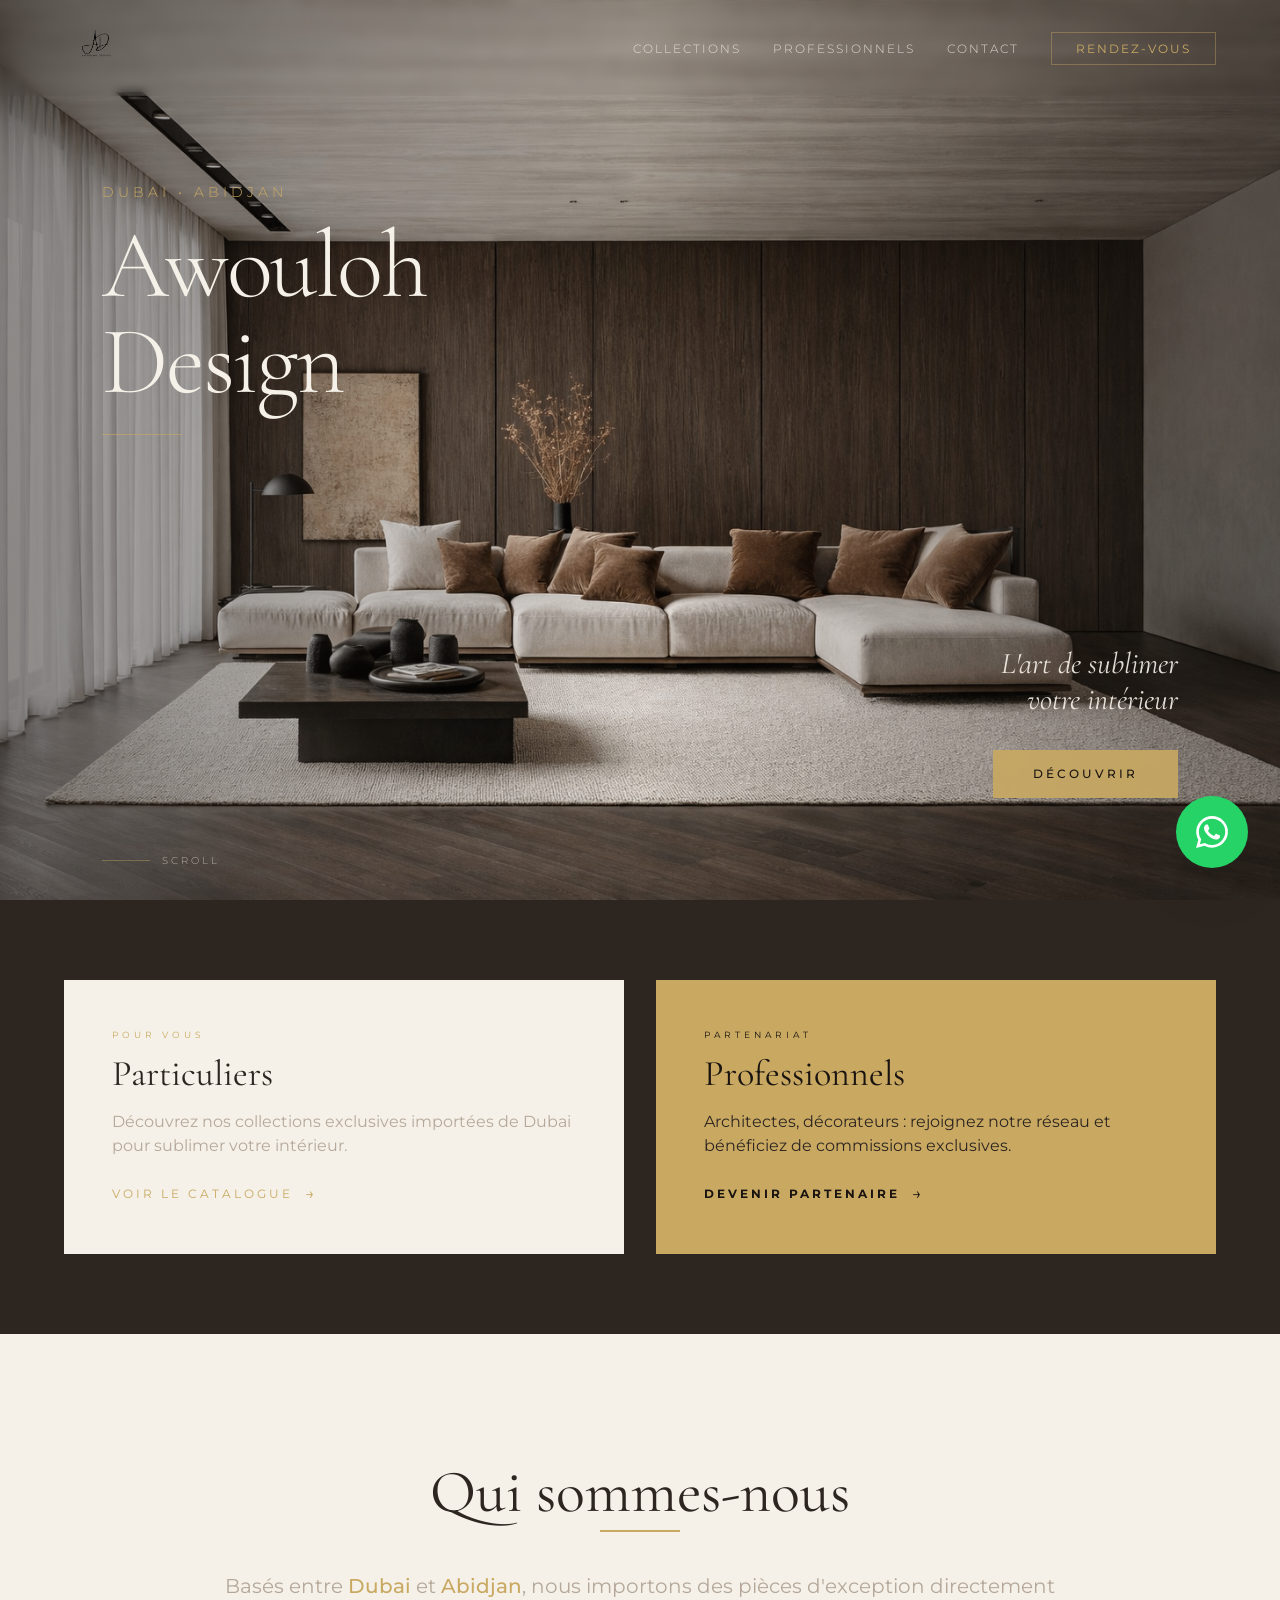
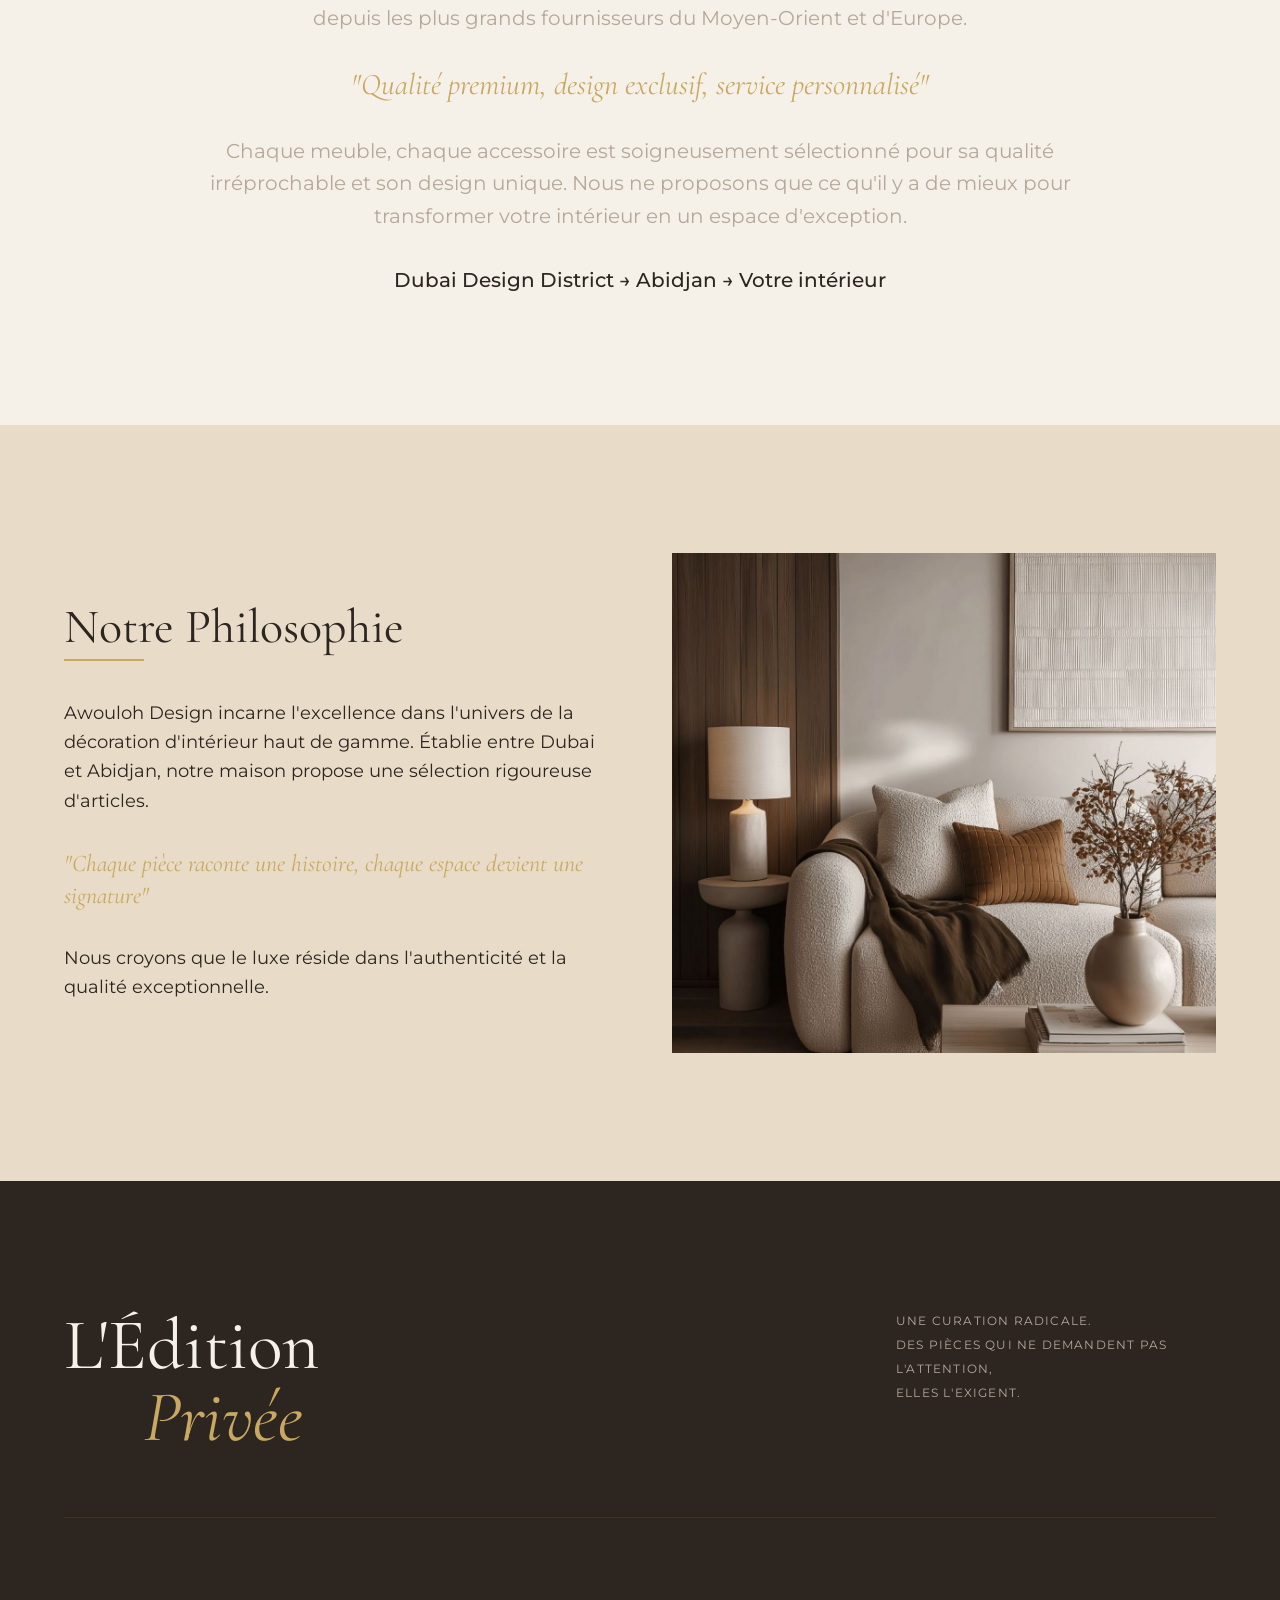
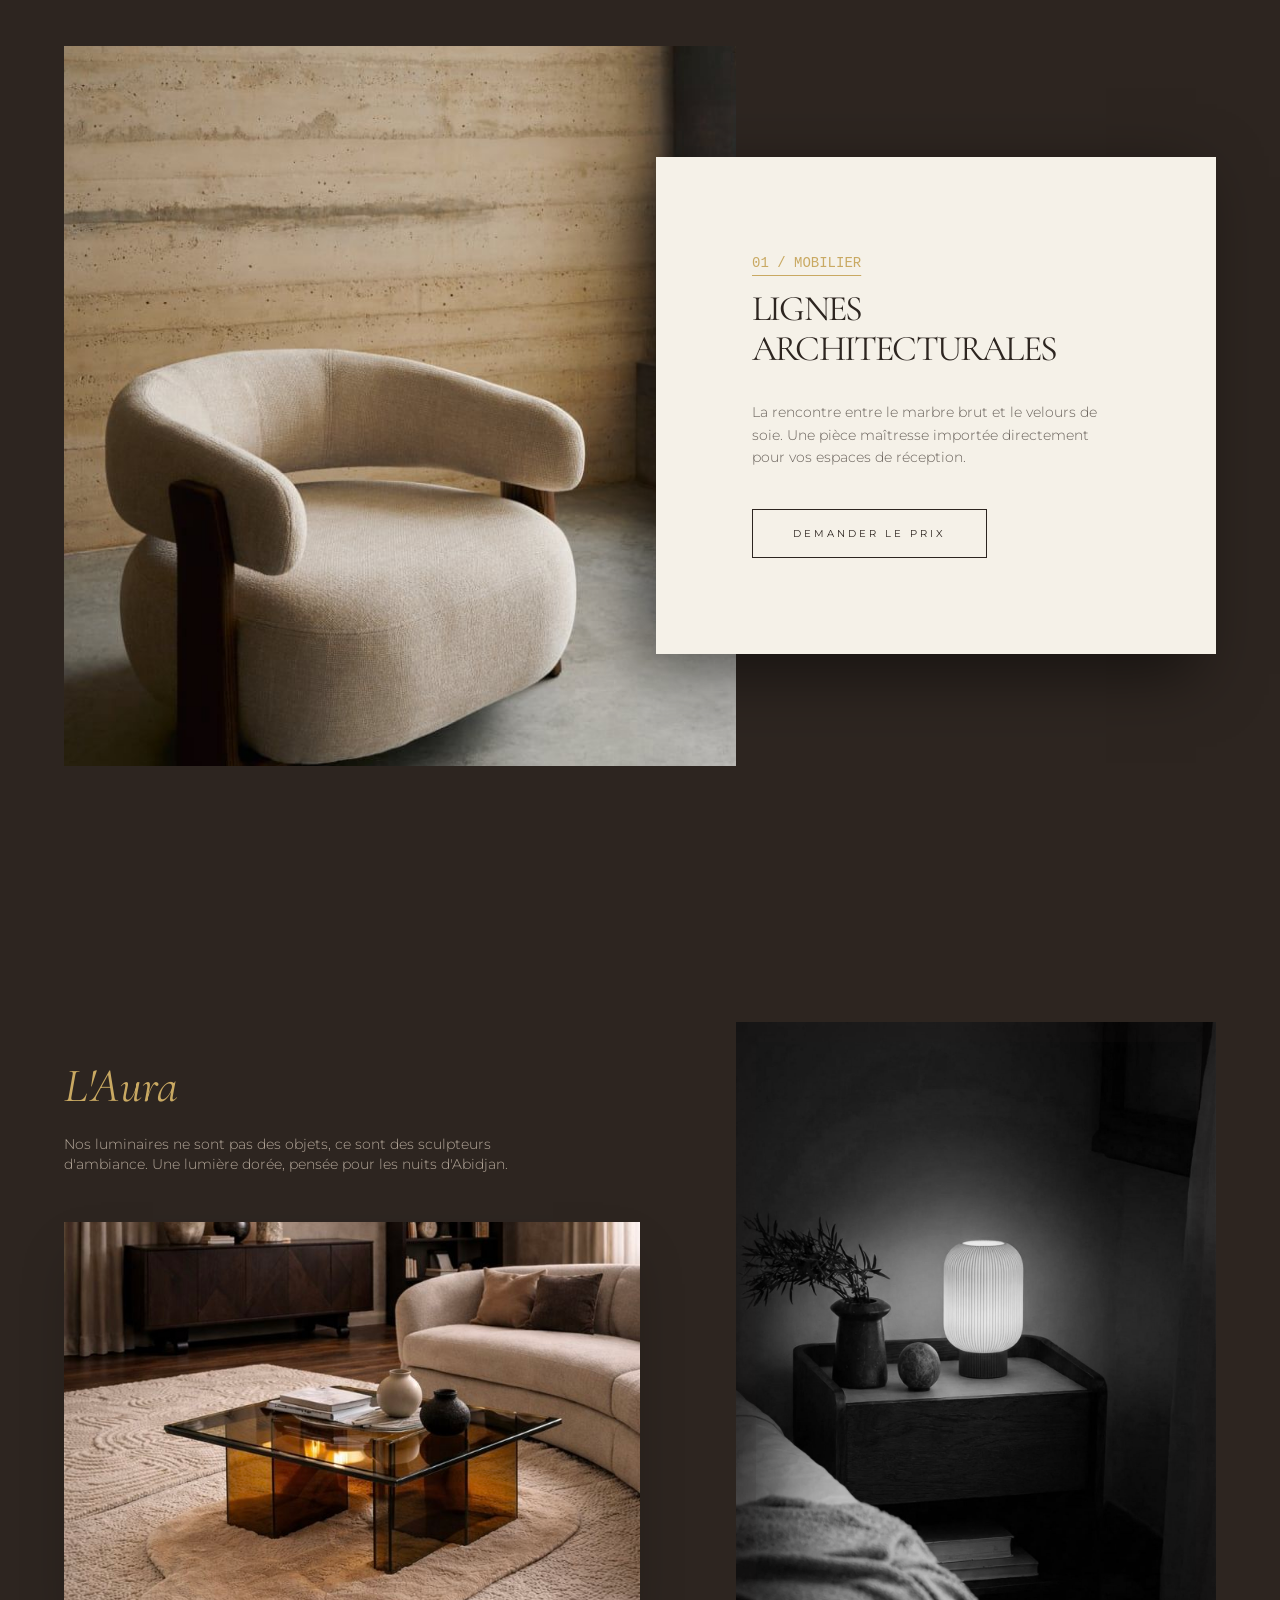
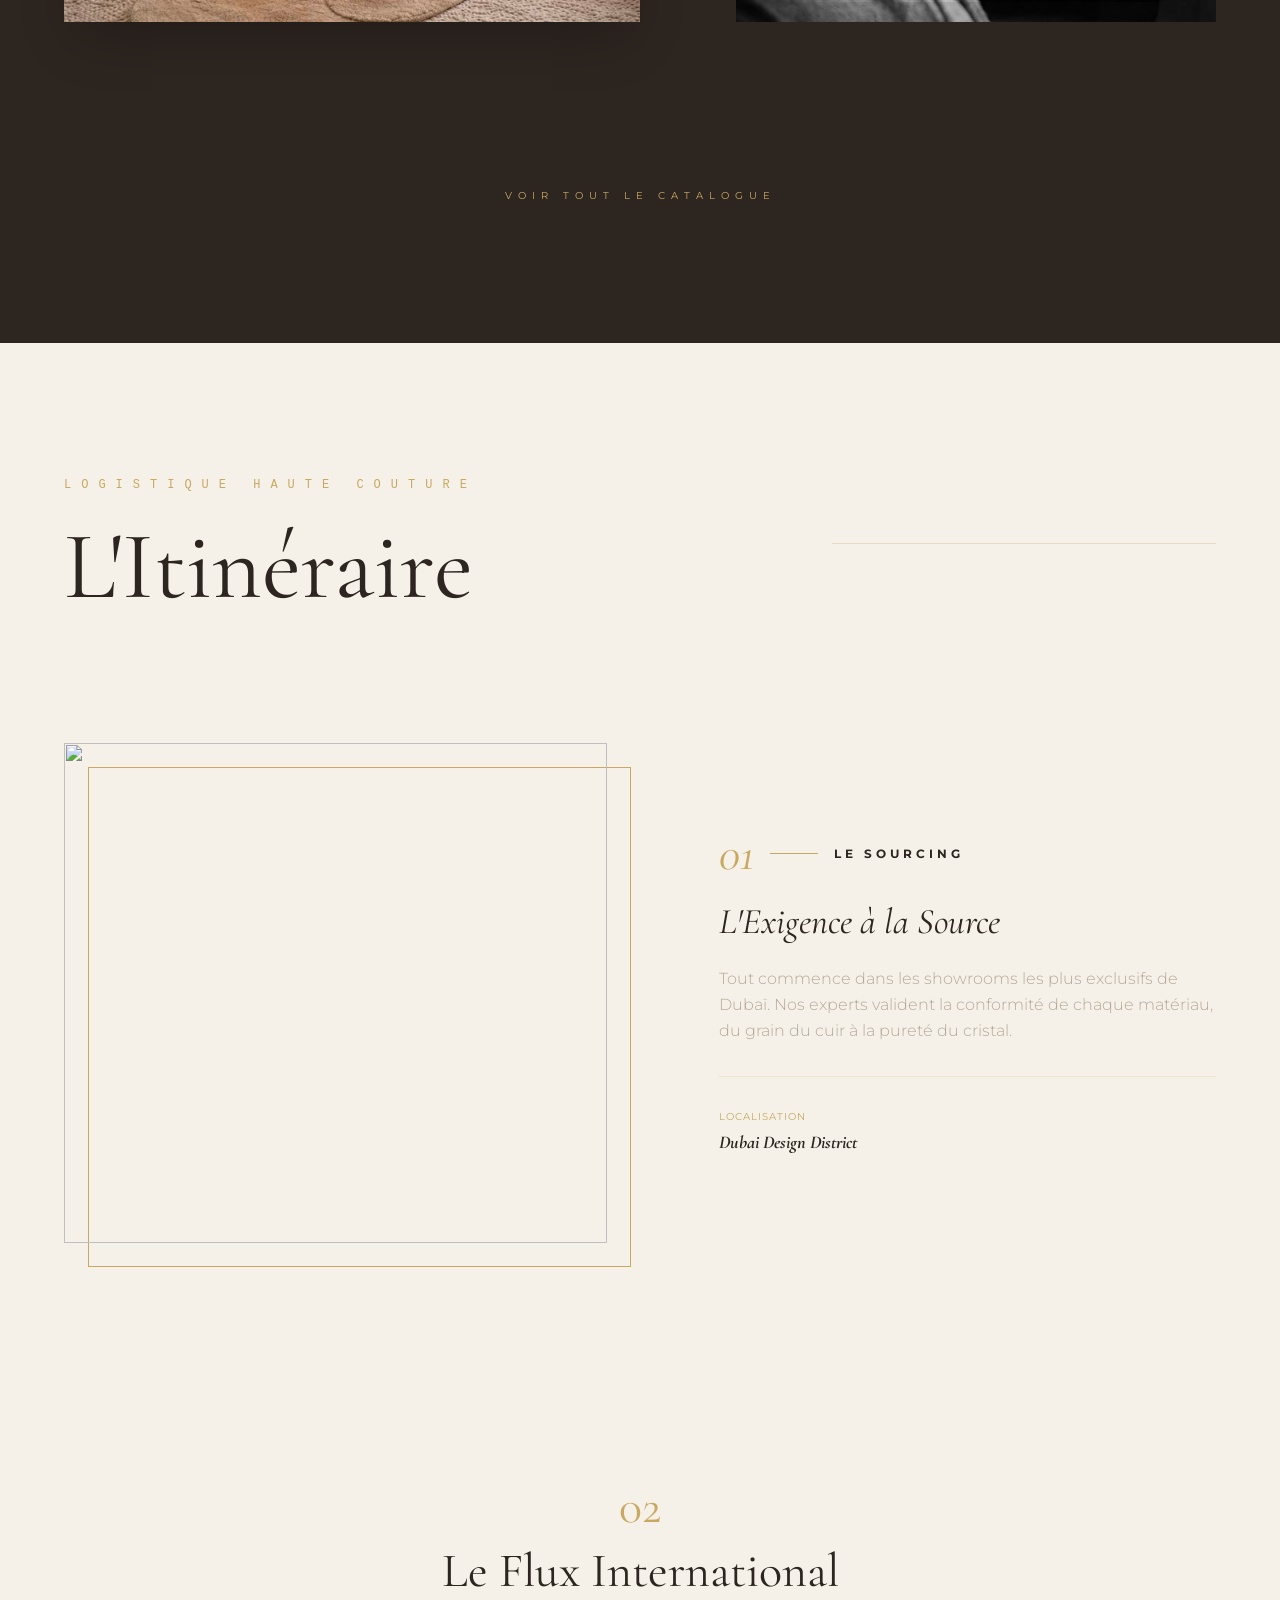
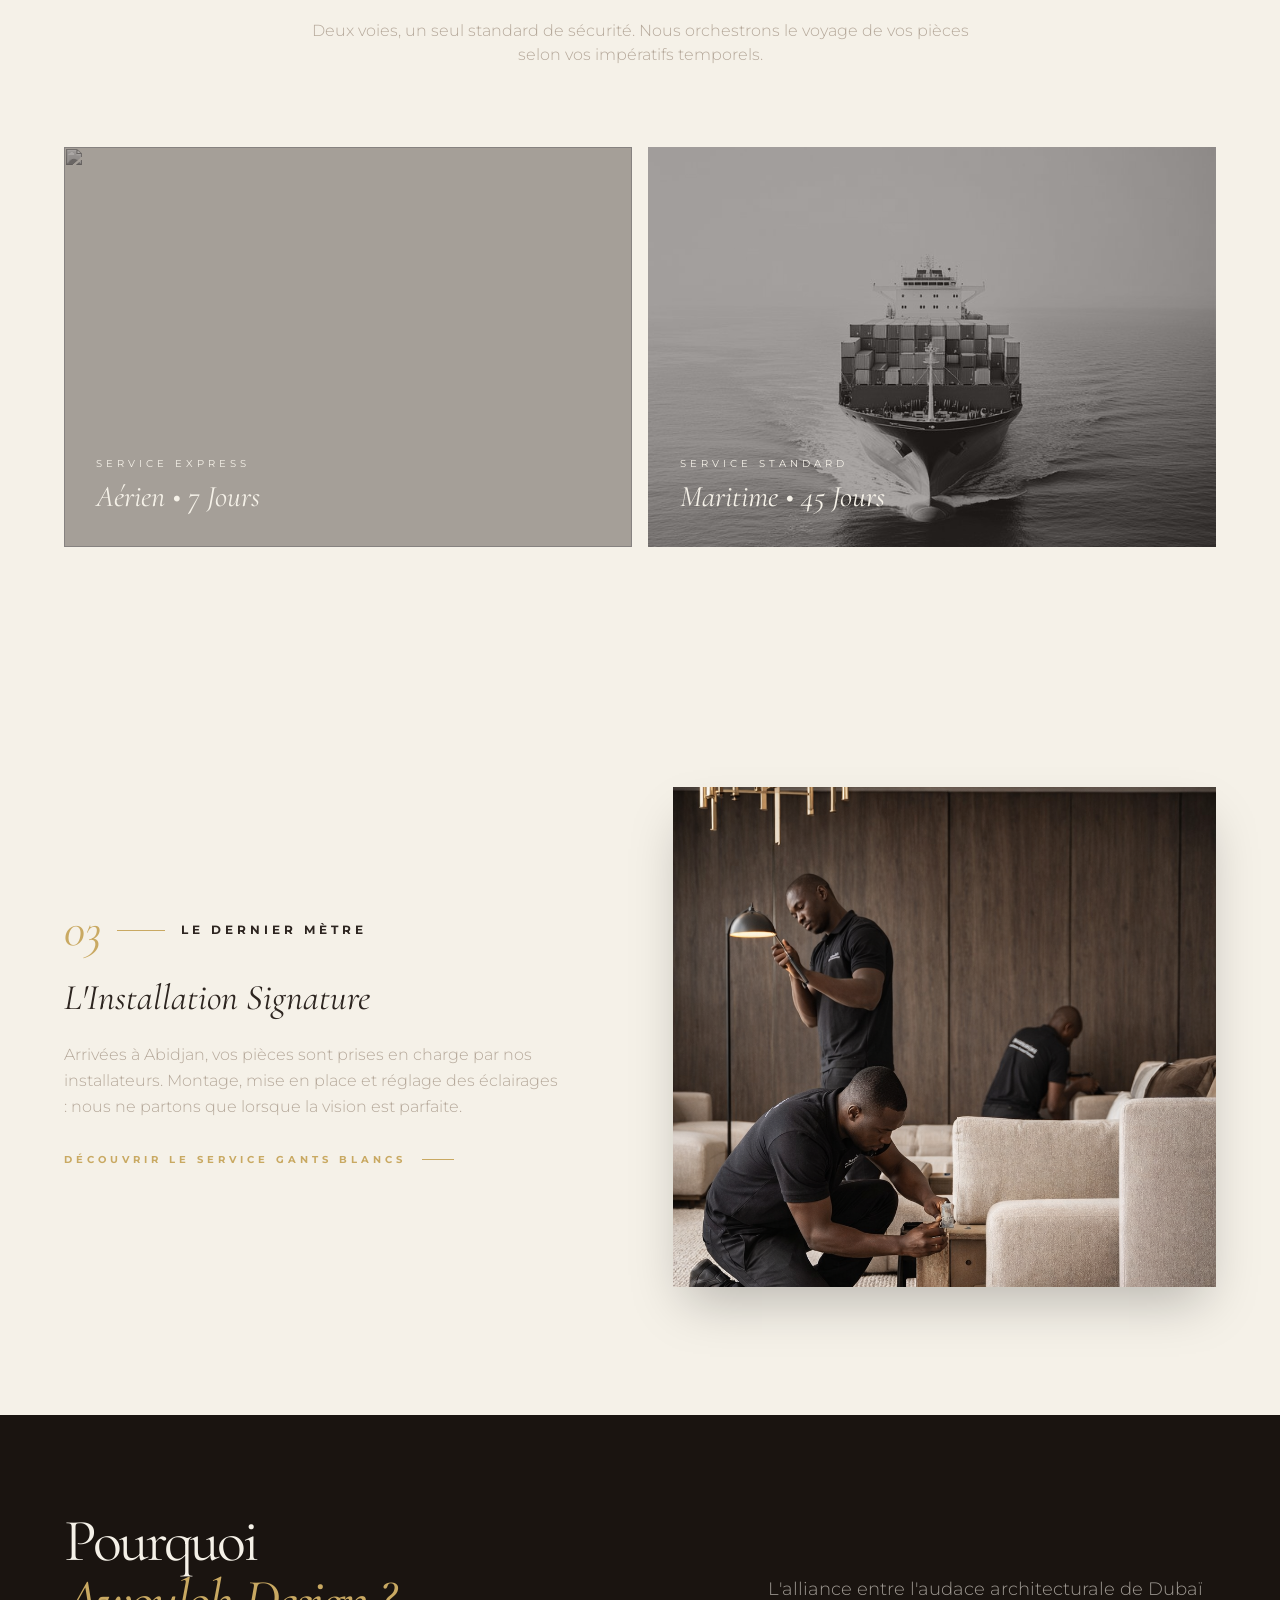
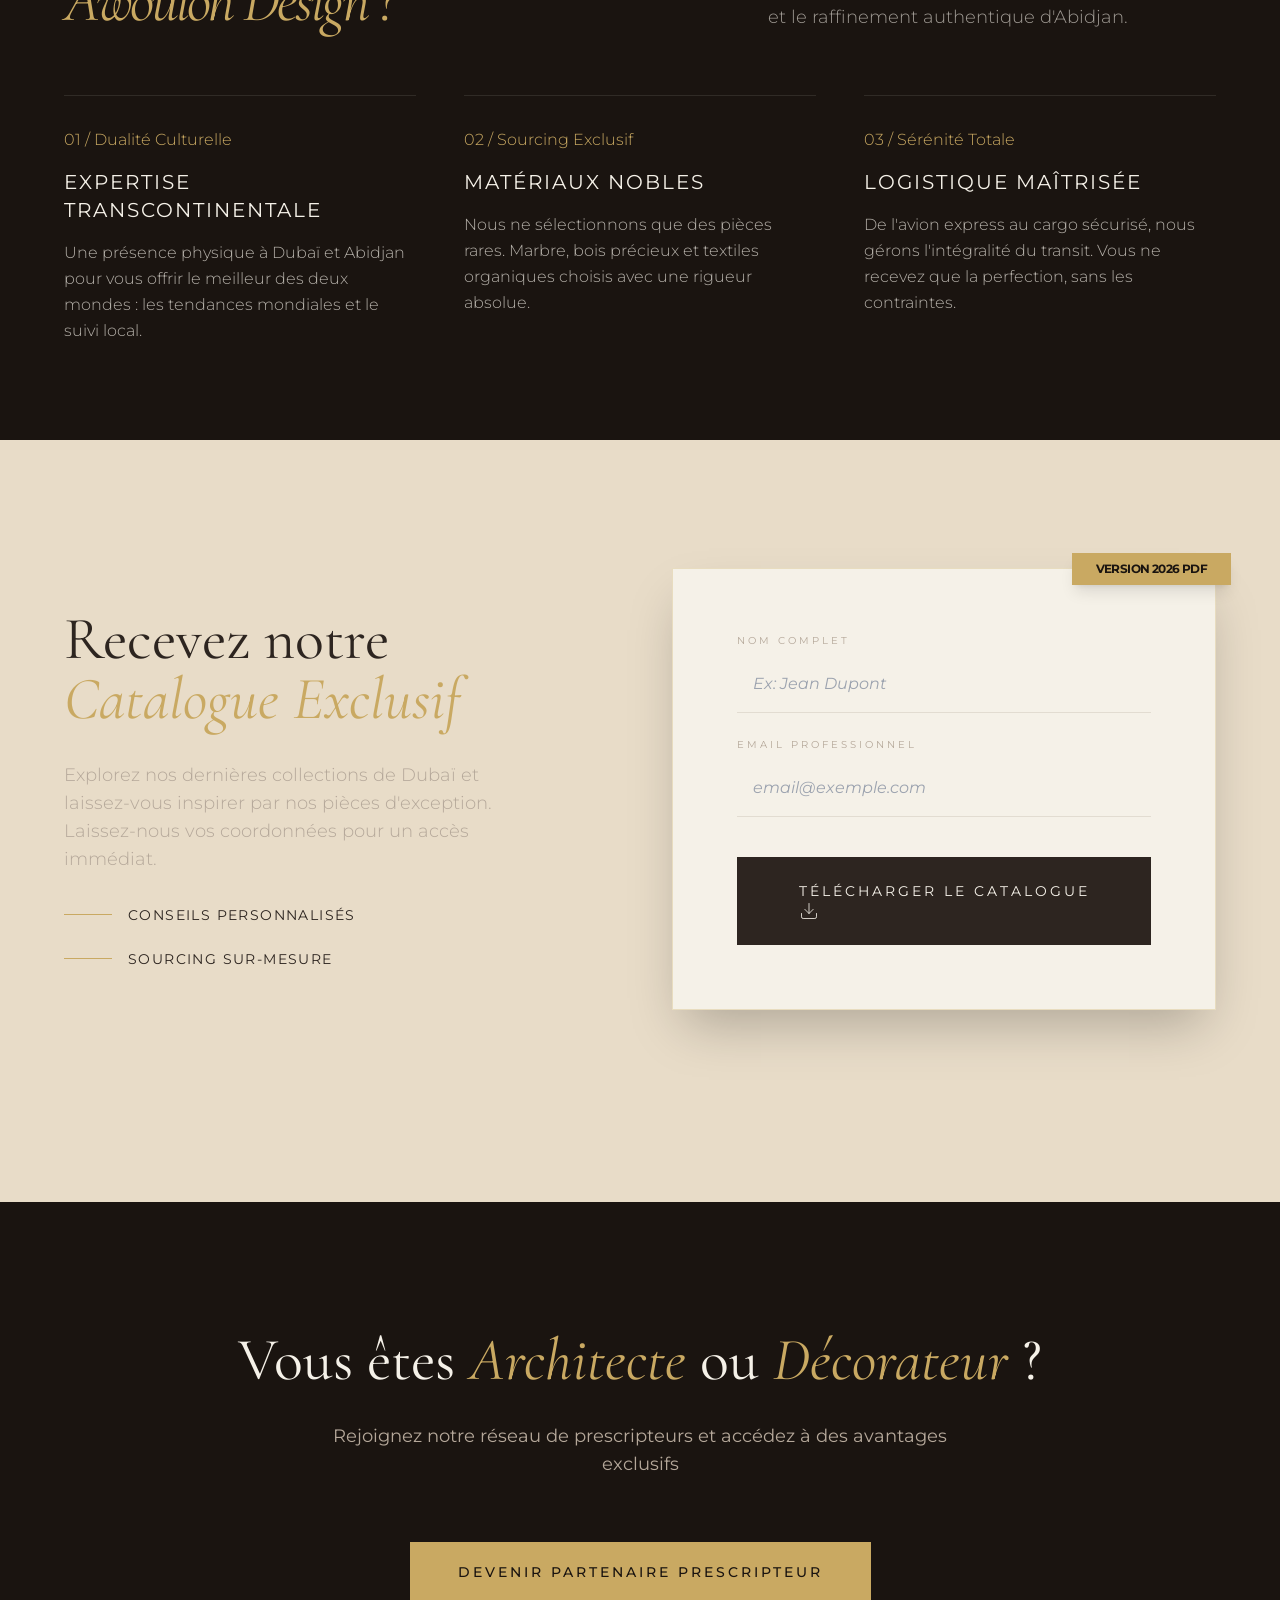
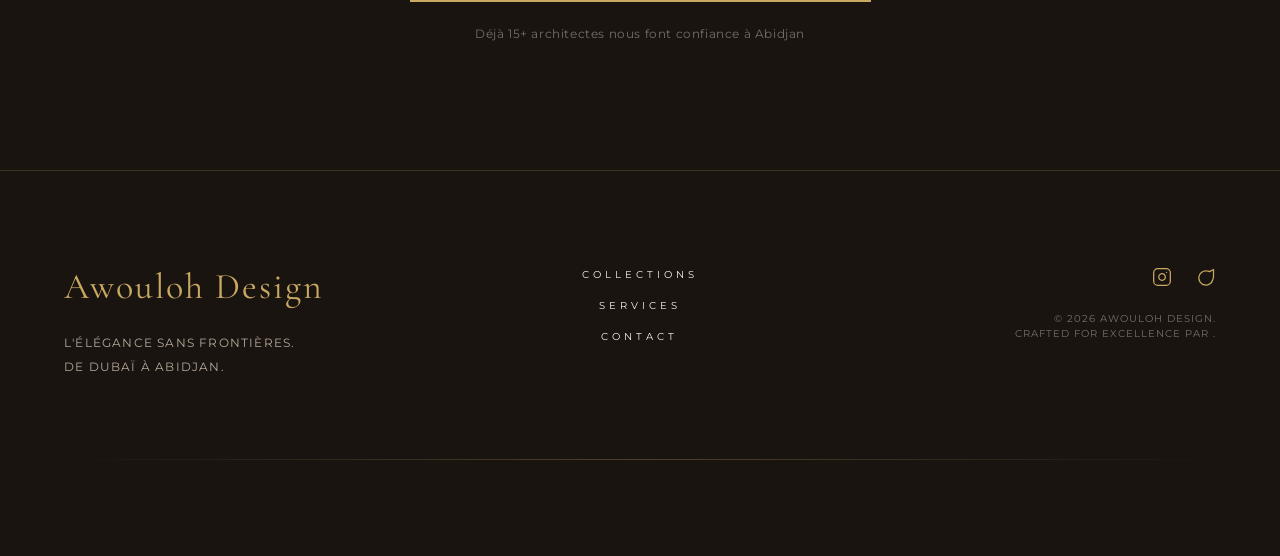
==== commit 3f050392: "fix: modification du style des pages" ====
--- a/index.html
+++ b/index.html
@@ -607,7 +607,7 @@
                 <div class="bg-cream p-10 md:p-16 border border-gold/30 shadow-2xl relative">
                     <div
                         class="absolute -top-4 -right-4 bg-gold text-espresso px-6 py-2 text-xs uppercase tracking-tighter font-bold shadow-lg">
-                        Version 2024 PDF
+                        Version 2026 PDF
                     </div>
 
                     <form id="contactForm" class="space-y-6">
--- a/site/css/style.css
+++ b/site/css/style.css
@@ -21,6 +21,42 @@
     #mobile-menu {
         display: none !important;
     }
+
+    #burger-btn {
+        display: none !important;
+    }
+}
+
+@media (max-width: 767px) {
+    #burger-btn {
+        display: block !important;
+    }
+}
+
+/* Force le menu burger mobile */
+#mobile-menu {
+    position: fixed !important;
+    inset: 0 !important;
+    background: rgba(26, 20, 16, 0.98) !important;
+    backdrop-filter: blur(16px) !important;
+    z-index: 55 !important;
+    transform: translateX(100%) !important;
+    transition: transform 0.5s ease !important;
+}
+
+#mobile-menu.translate-x-full {
+    transform: translateX(100%) !important;
+}
+
+#mobile-menu:not(.translate-x-full) {
+    transform: translateX(0) !important;
+}
+
+@media (min-width: 768px) {
+    #mobile-menu {
+        display: none !important;
+    }
+
     #burger-btn {
         display: none !important;
     }
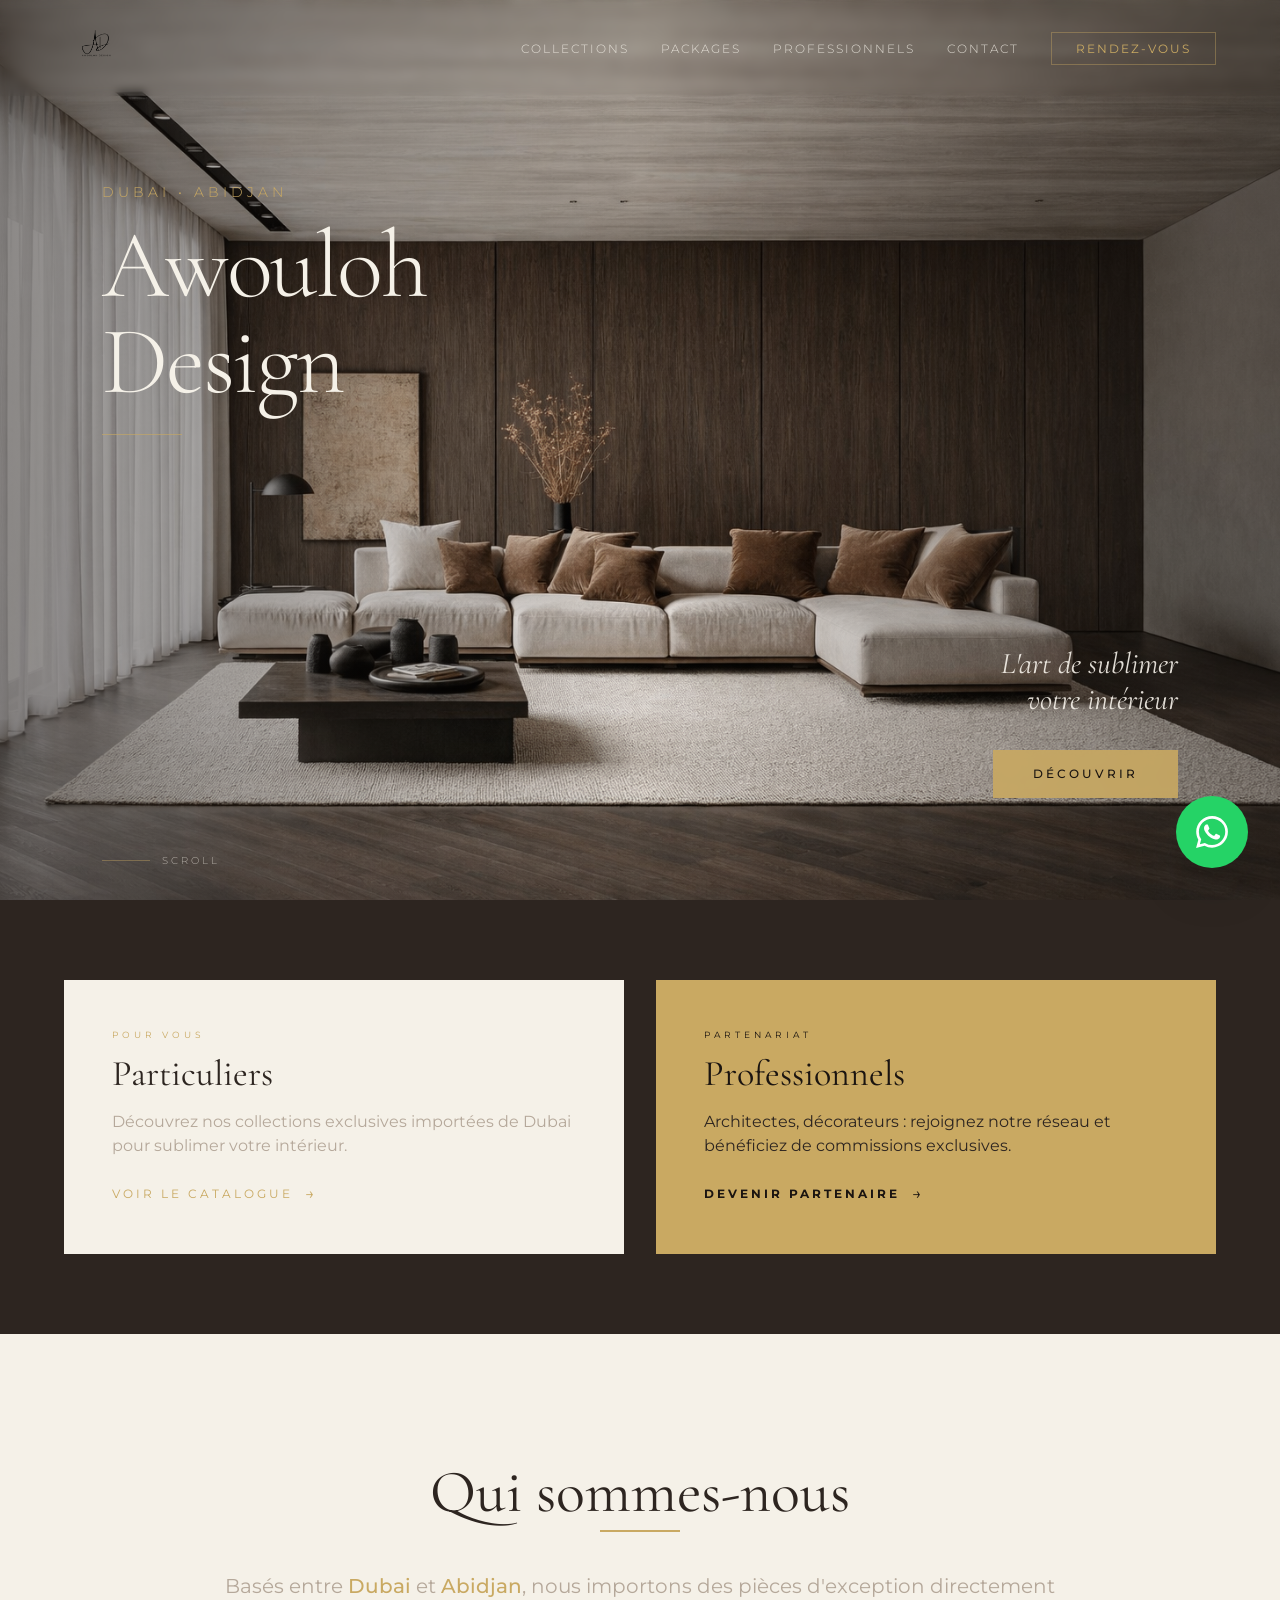
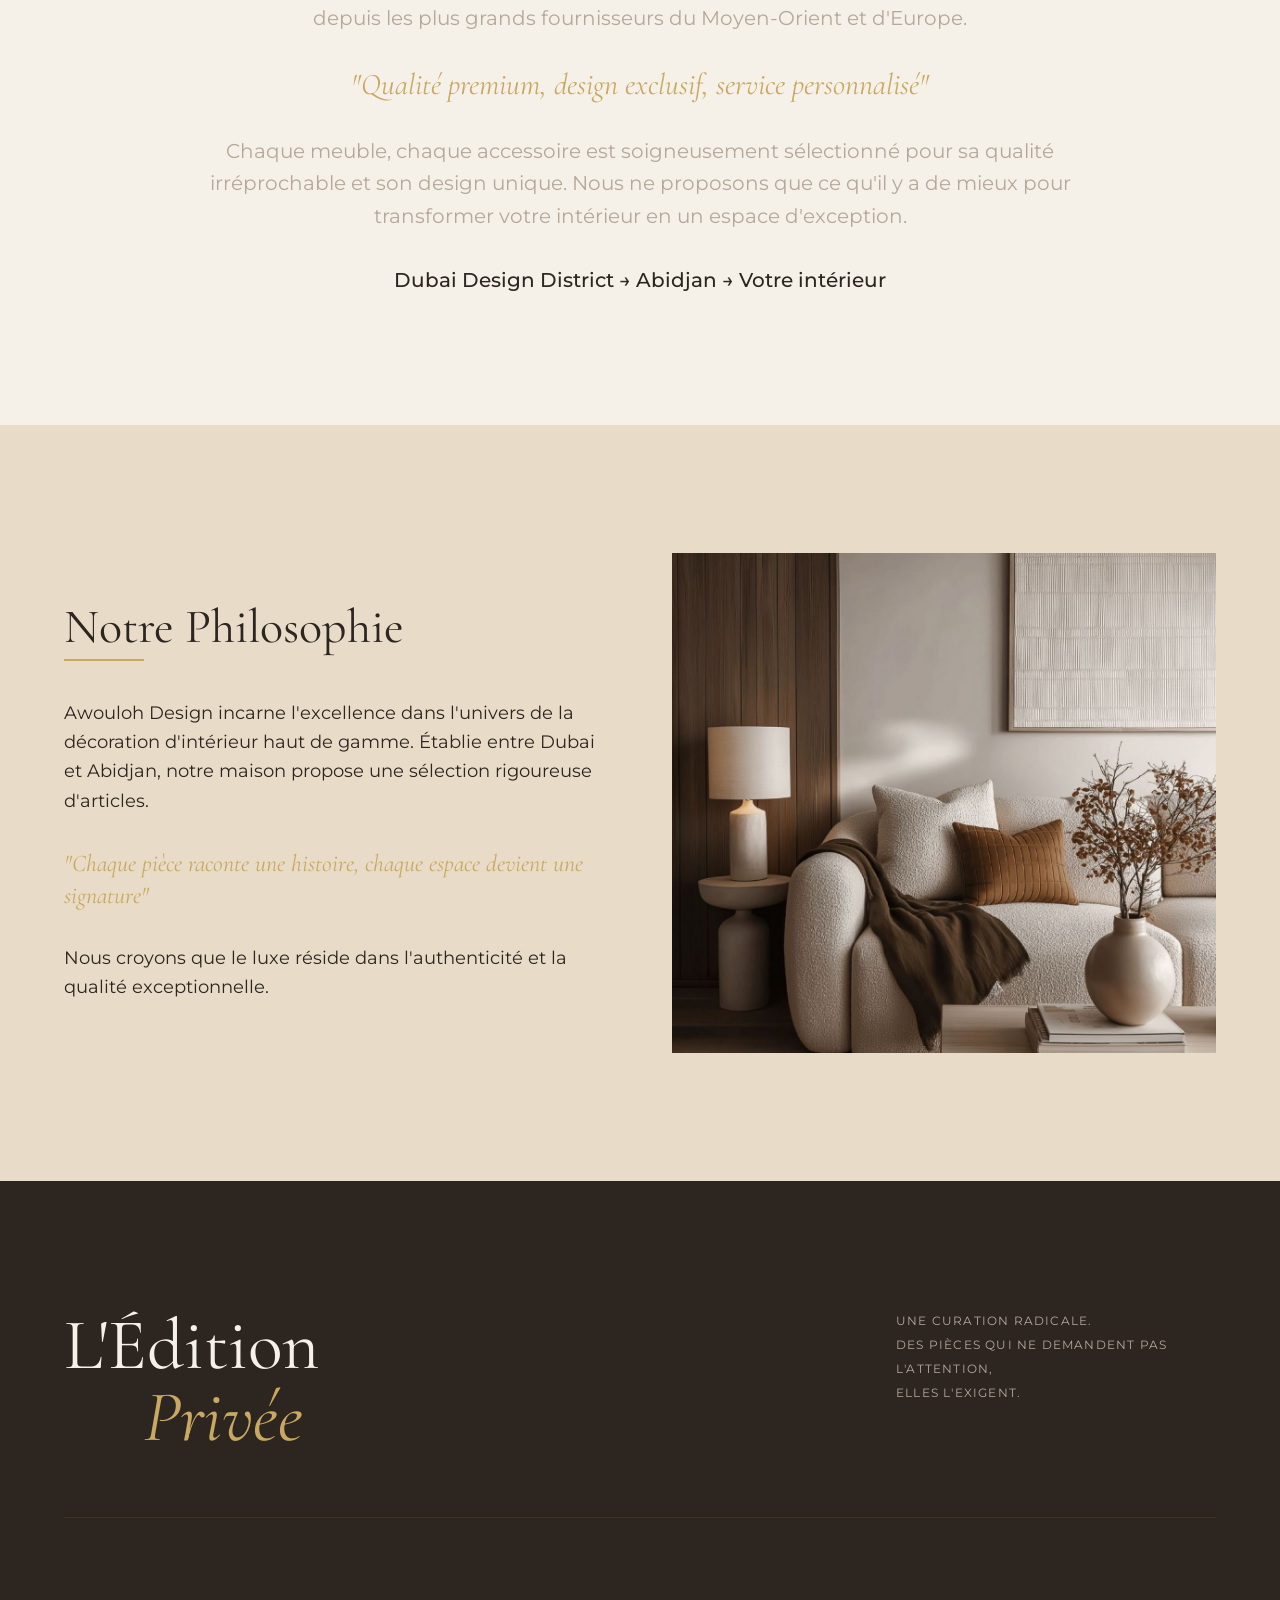
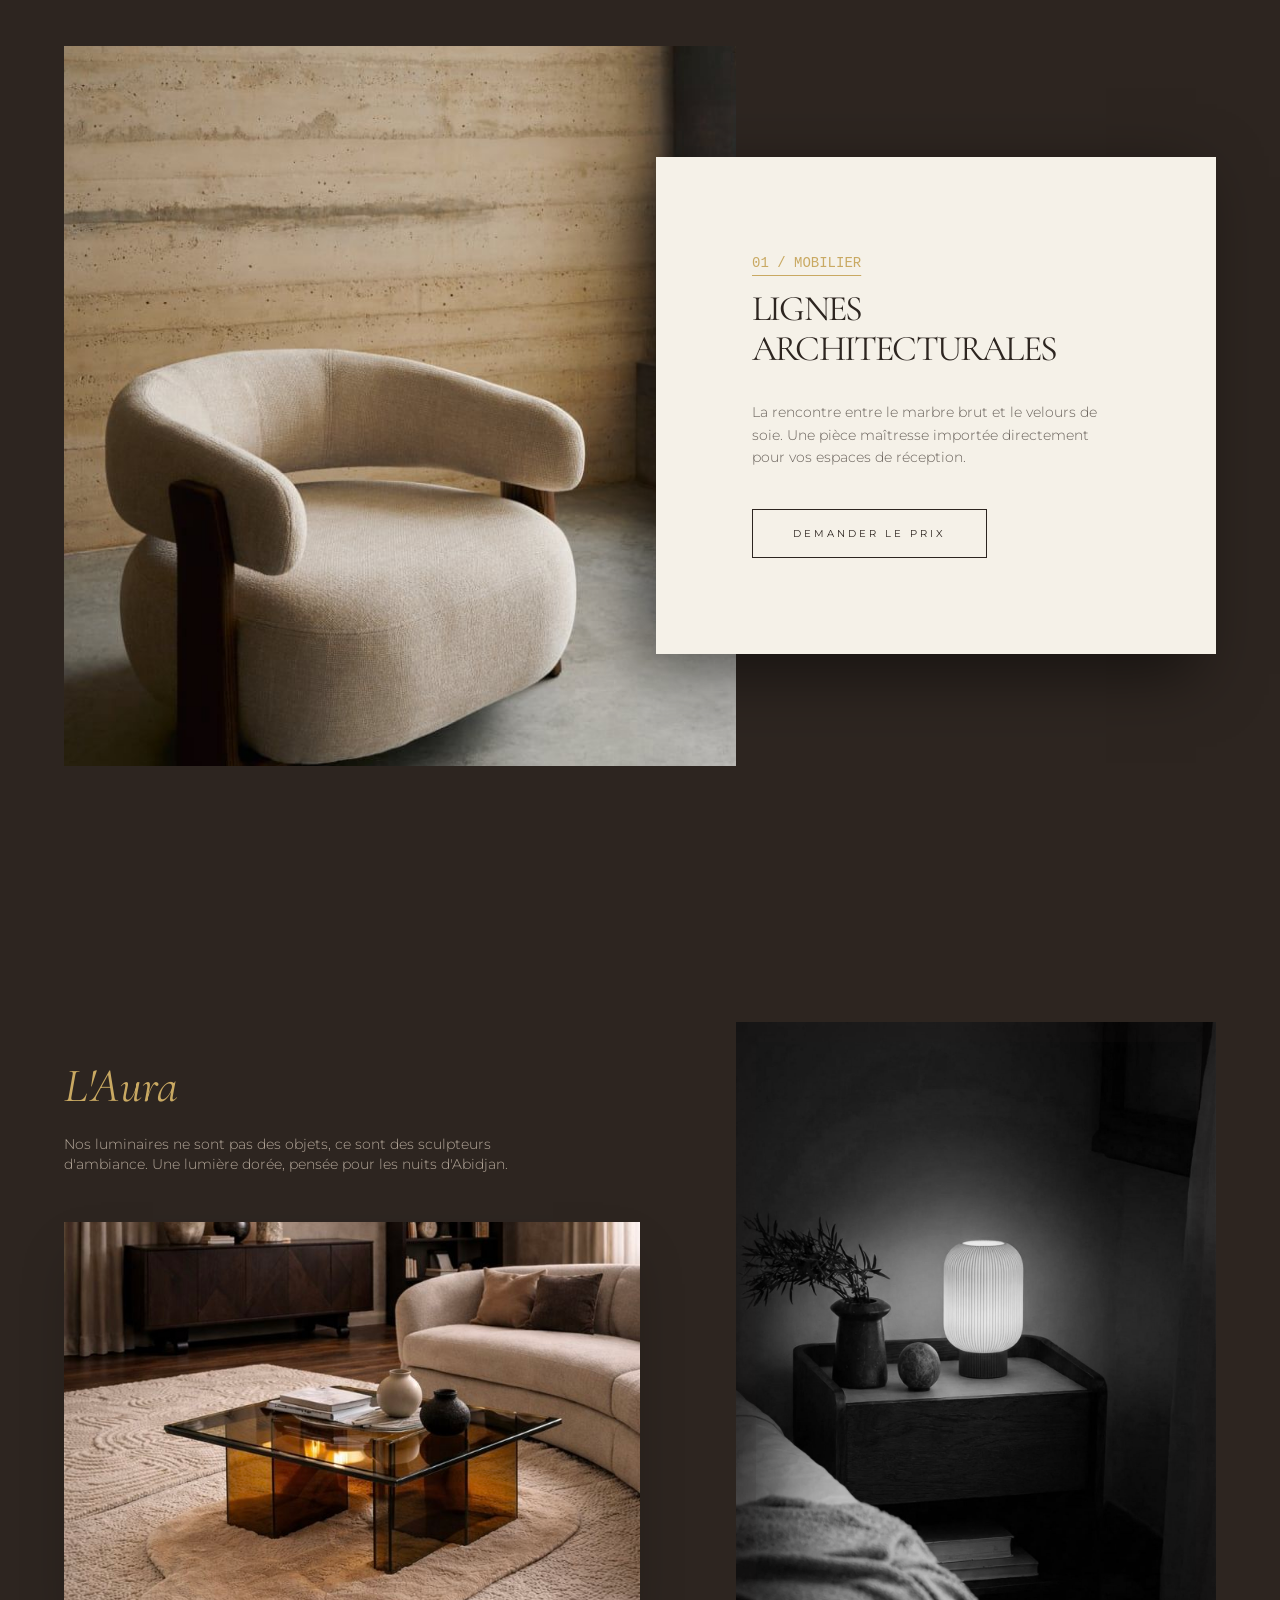
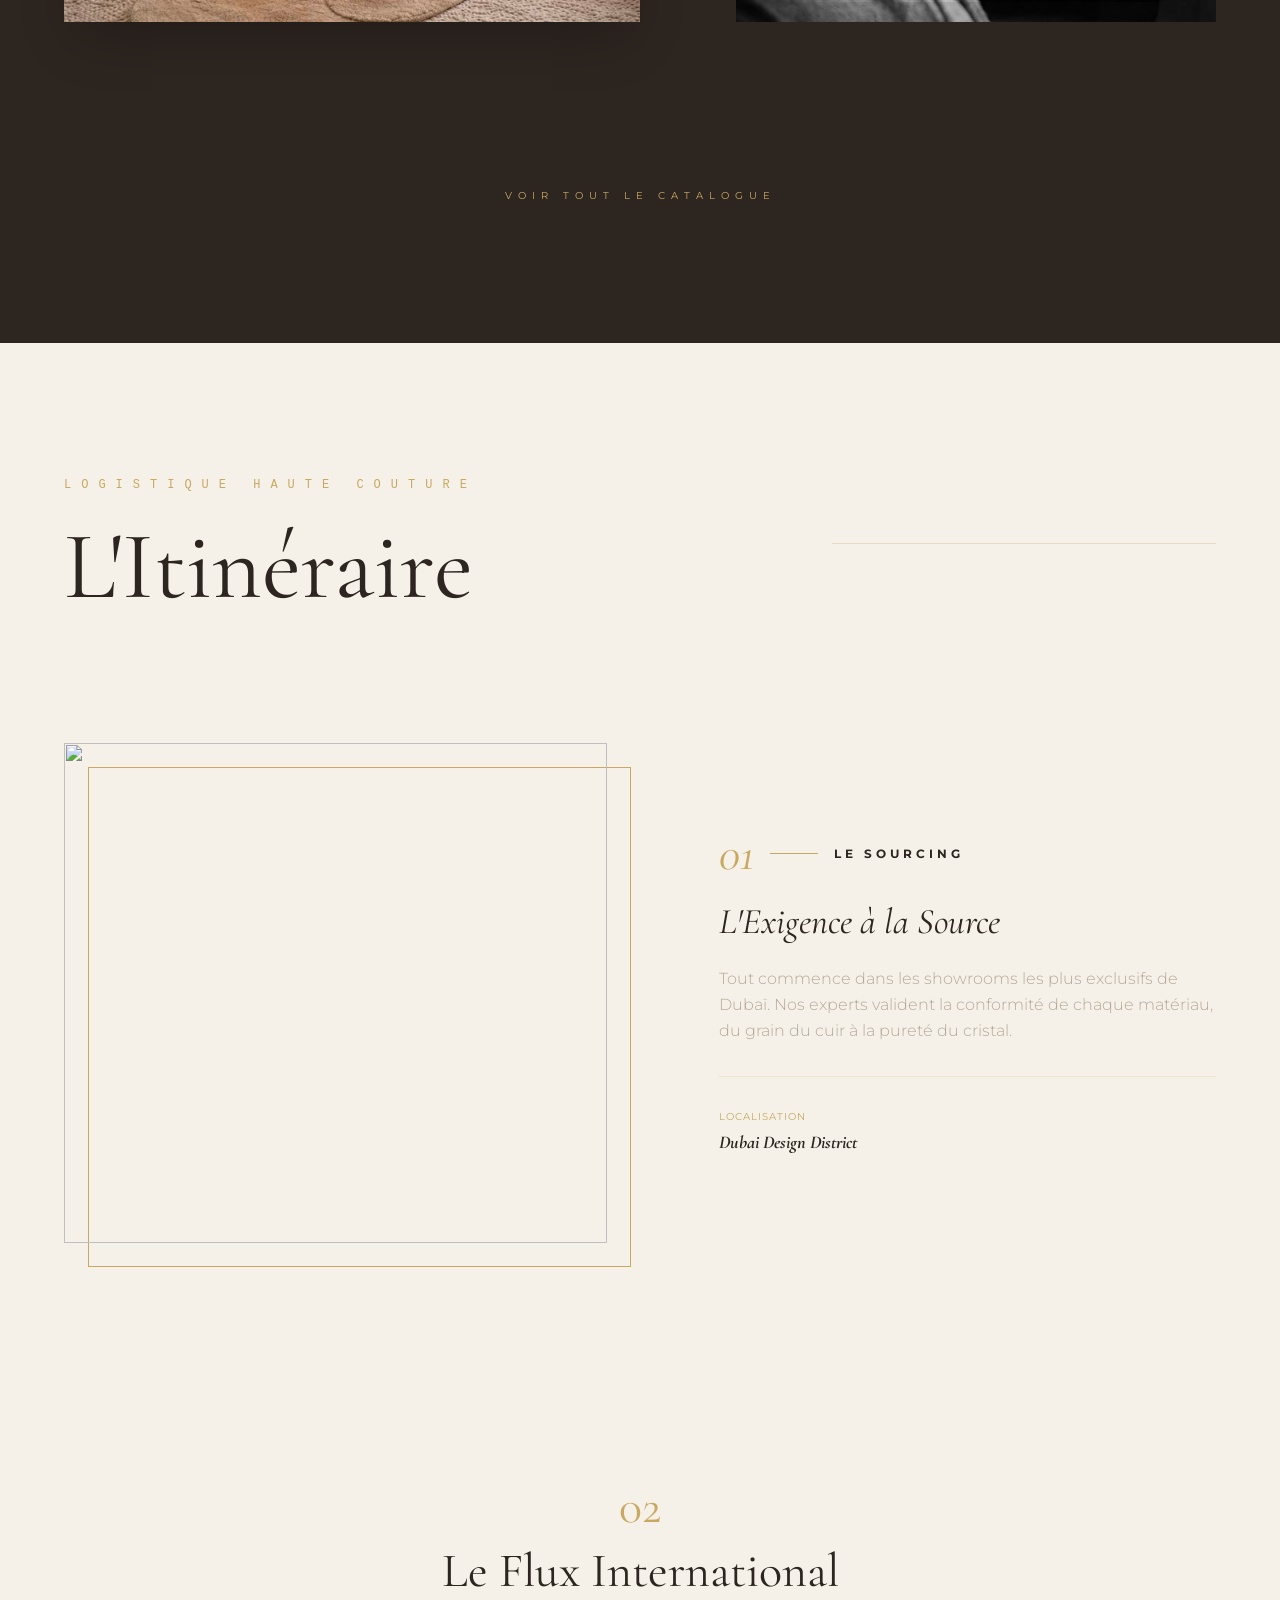
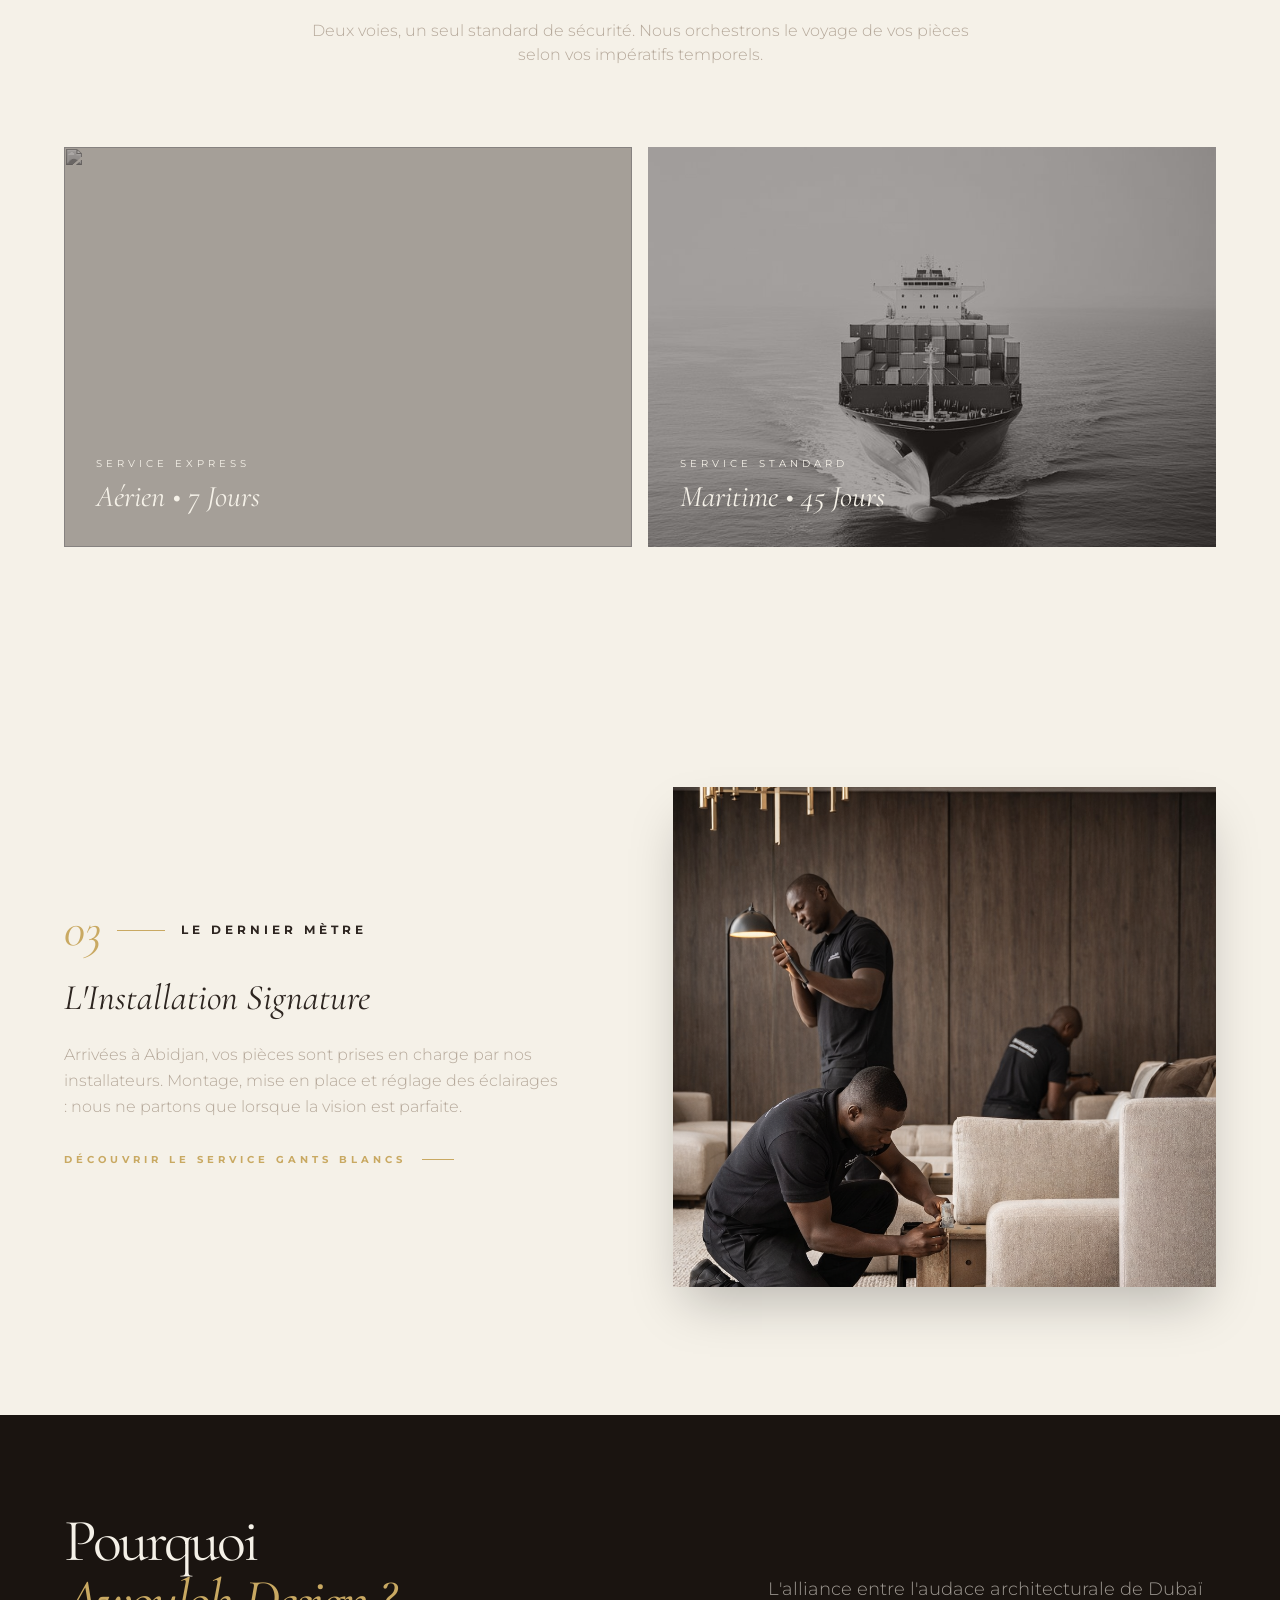
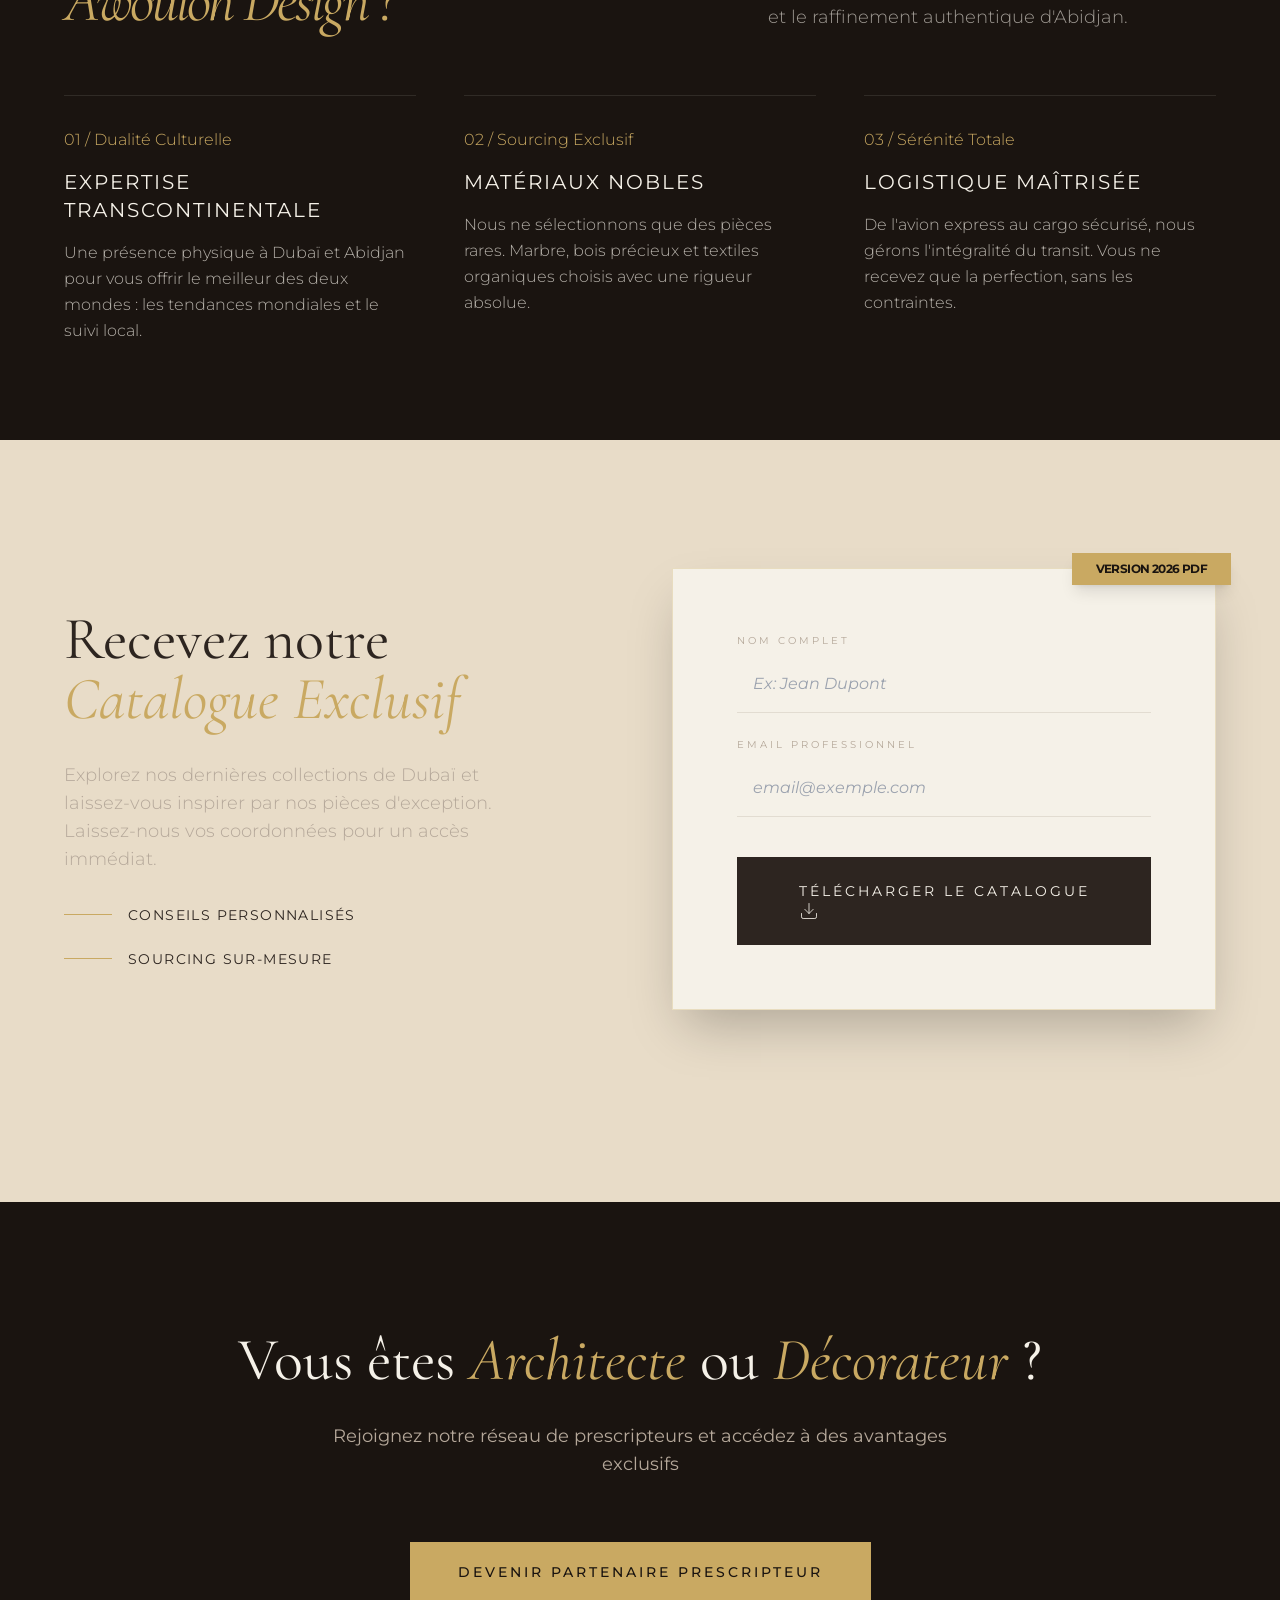
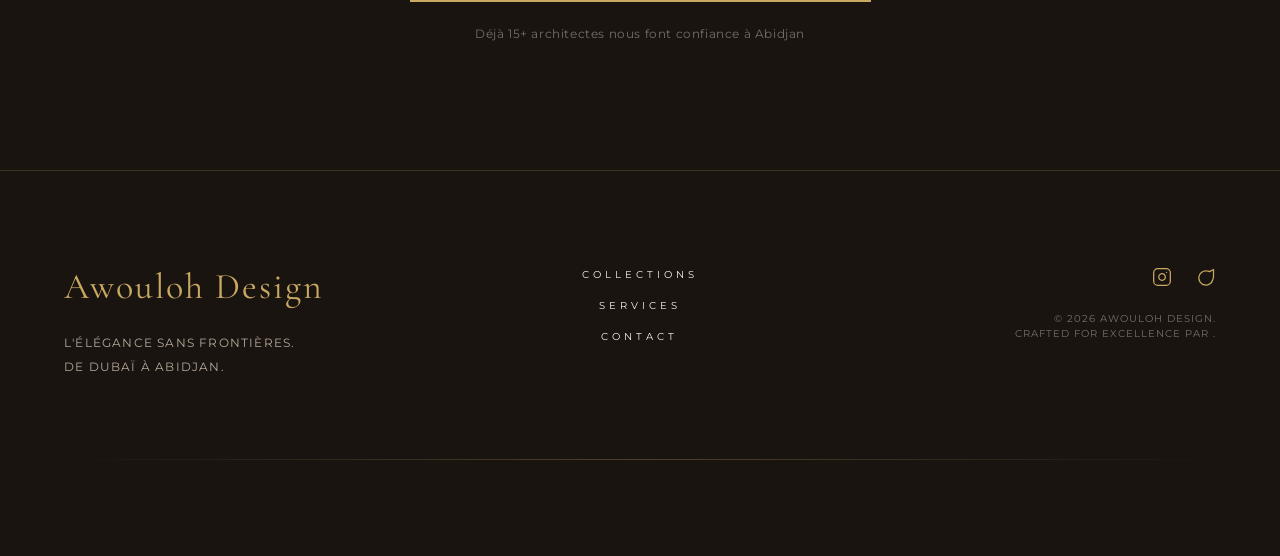
==== commit afb77237: "Fix : Ajout de la page package" ====
--- a/index.html
+++ b/index.html
@@ -159,6 +159,9 @@
             <li><a href="/site/collections.html"
                     class="text-cream/80 text-xs font-light tracking-[2px] uppercase hover:text-gold transition-colors duration-300">Collections</a>
             </li>
+            <li><a href="/site/packages.html"
+                    class="text-cream/80 text-xs font-light tracking-[2px] uppercase hover:text-gold transition-colors duration-300">Packages</a>
+            </li>
             <li><a href="/site/professionnels.html"
                     class="text-cream/80 text-xs font-light tracking-[2px] uppercase hover:text-gold transition-colors duration-300">Professionnels</a>
             </li>
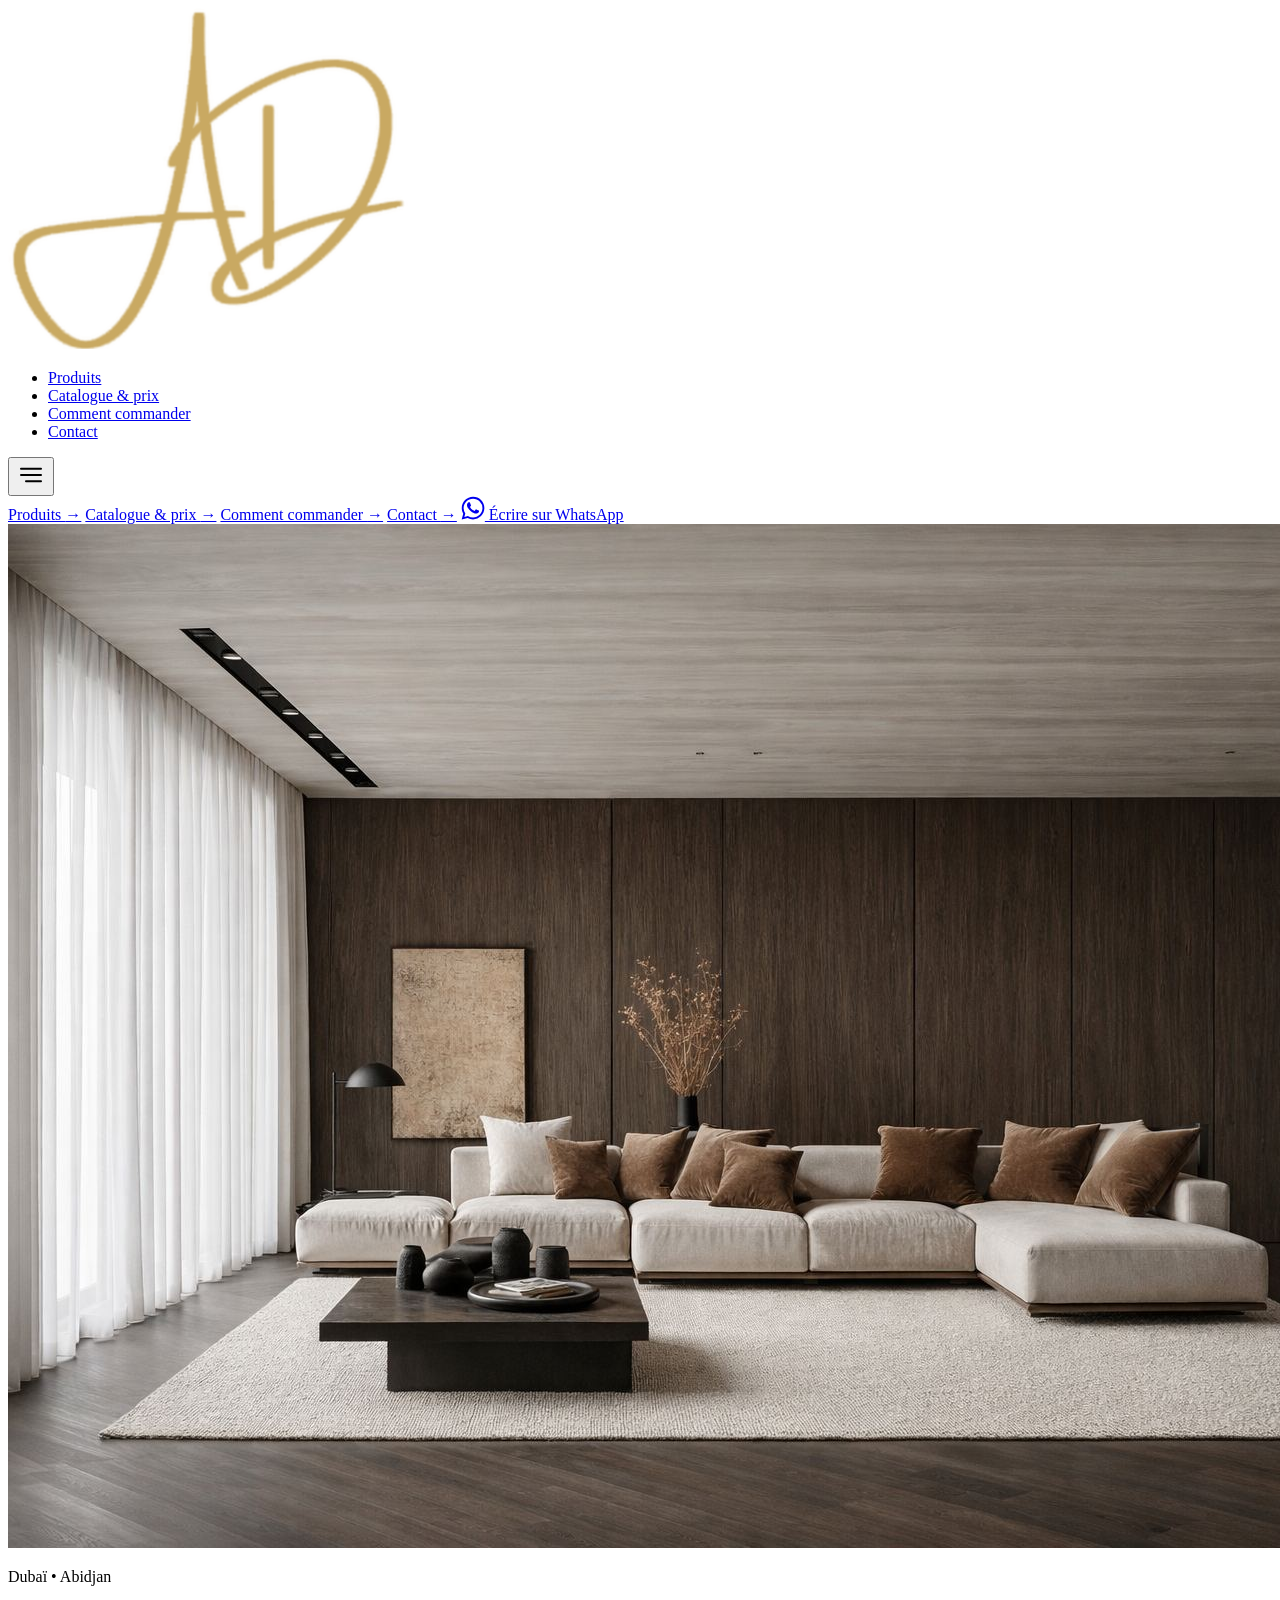
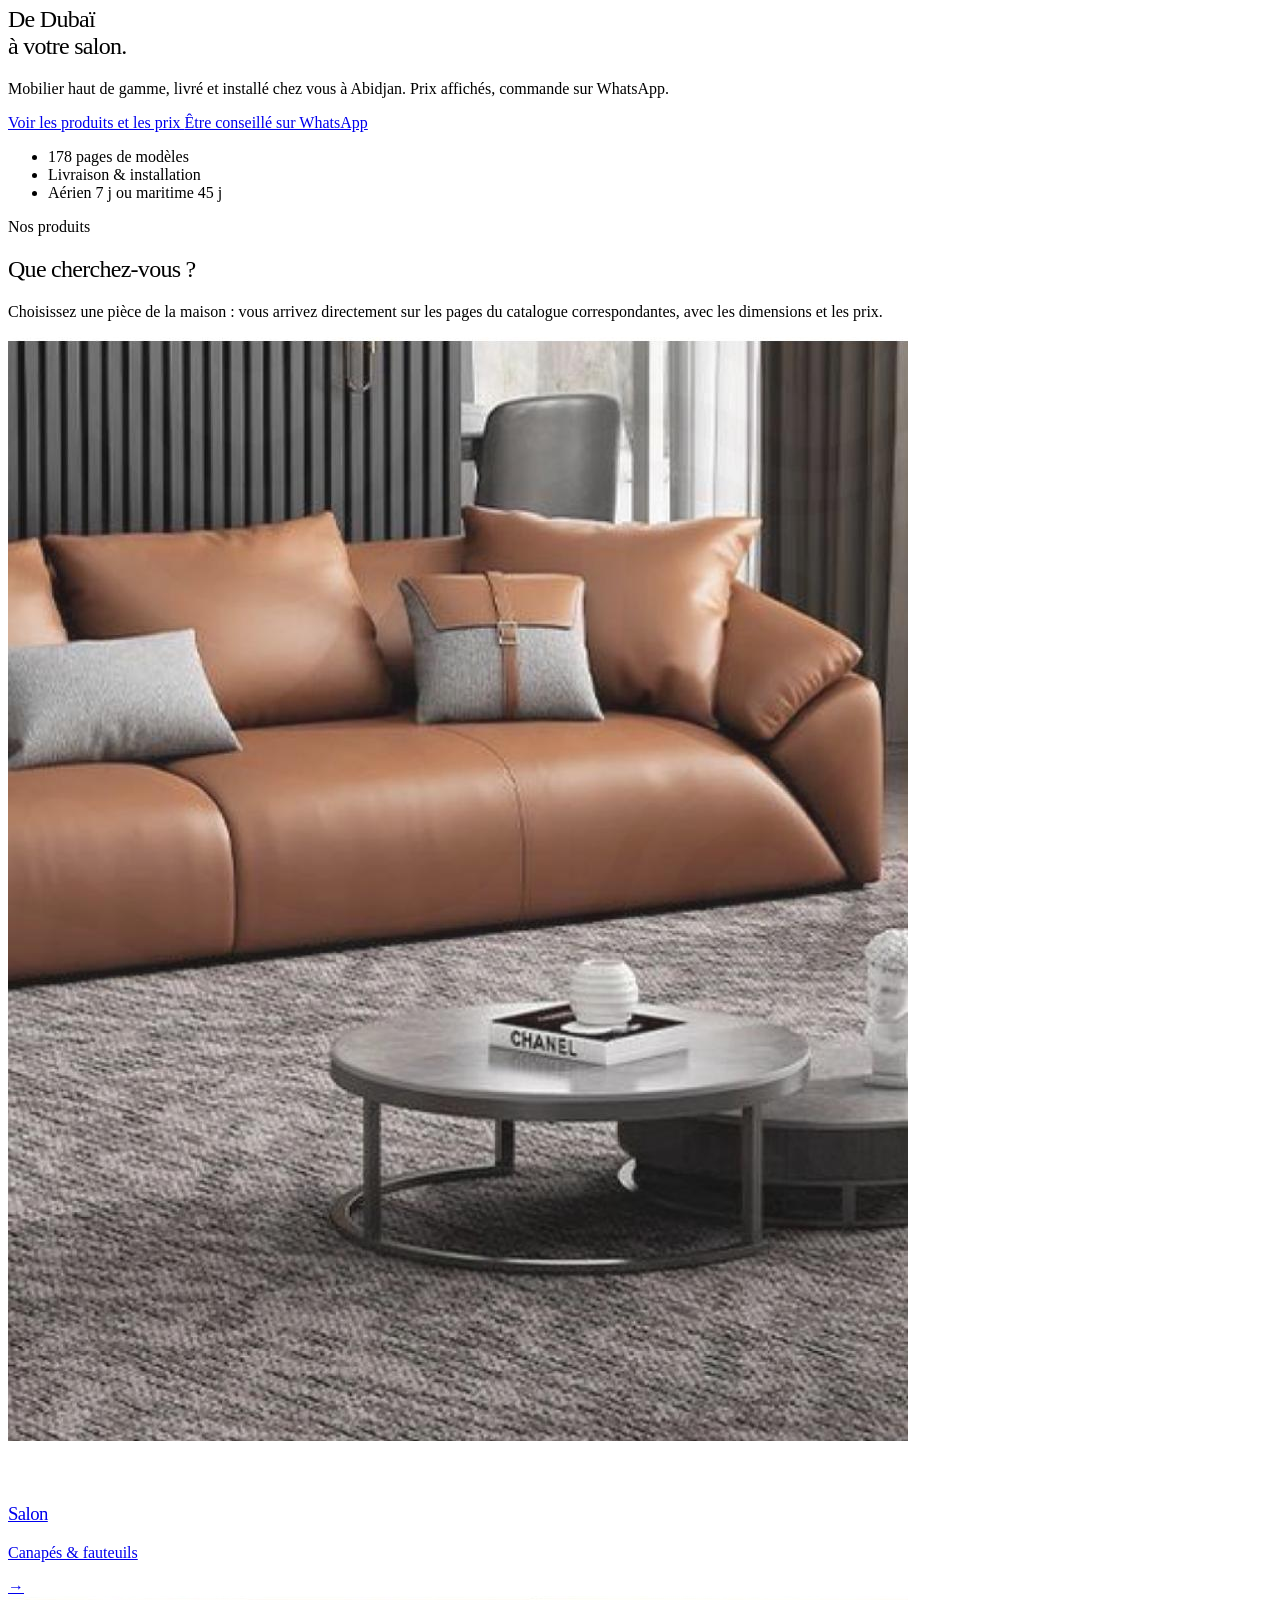
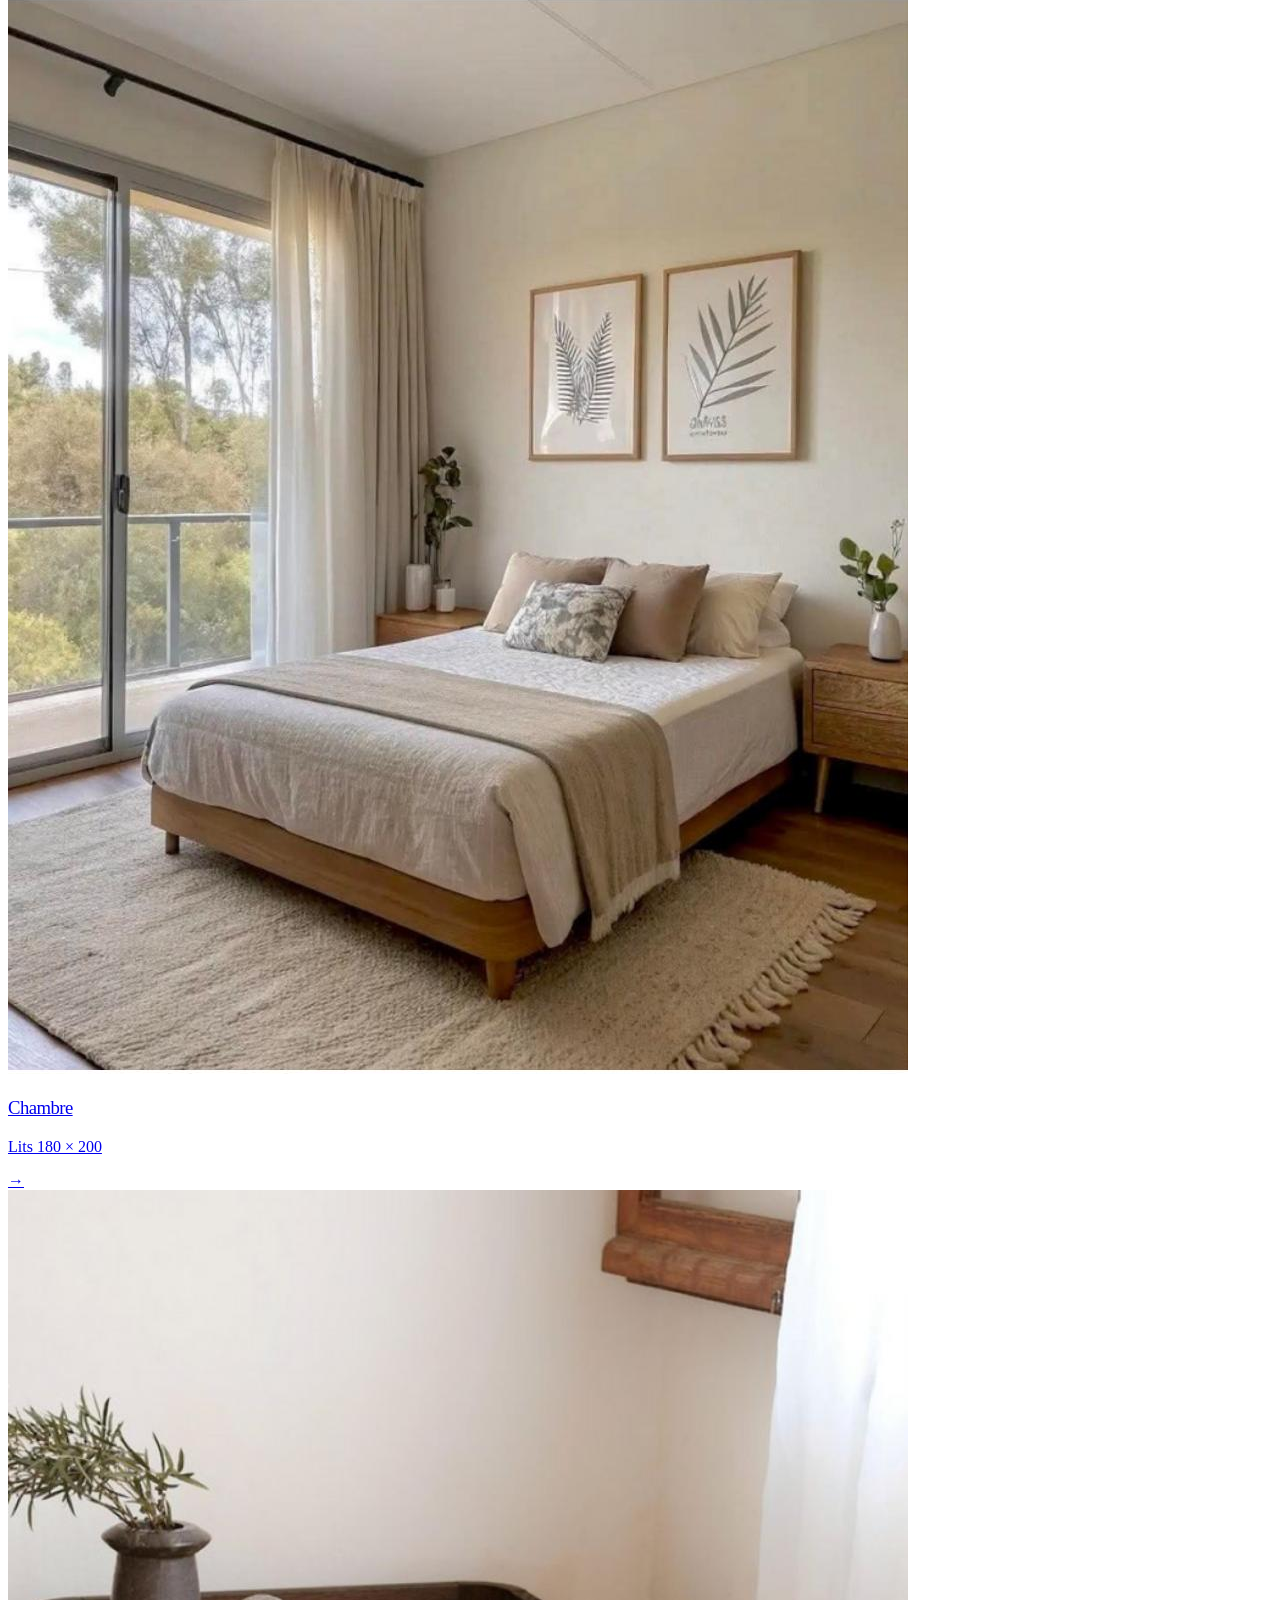
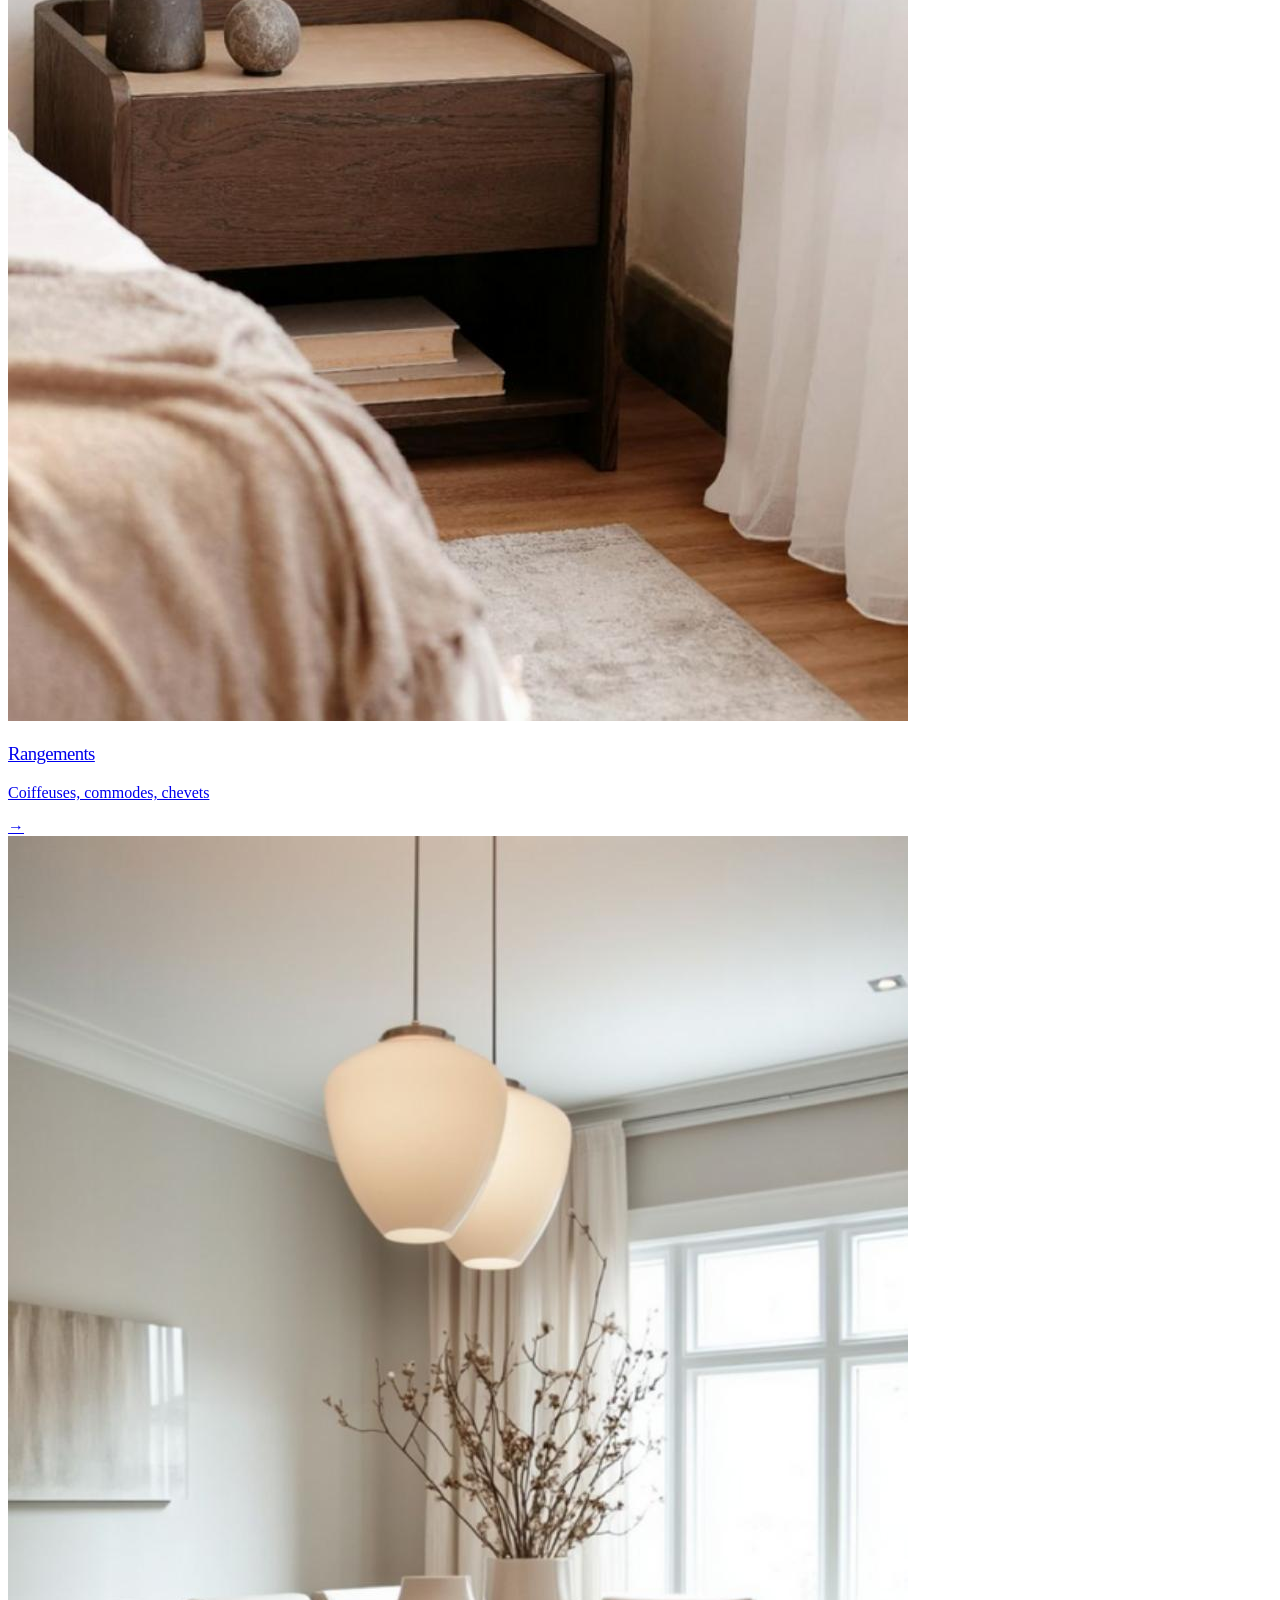
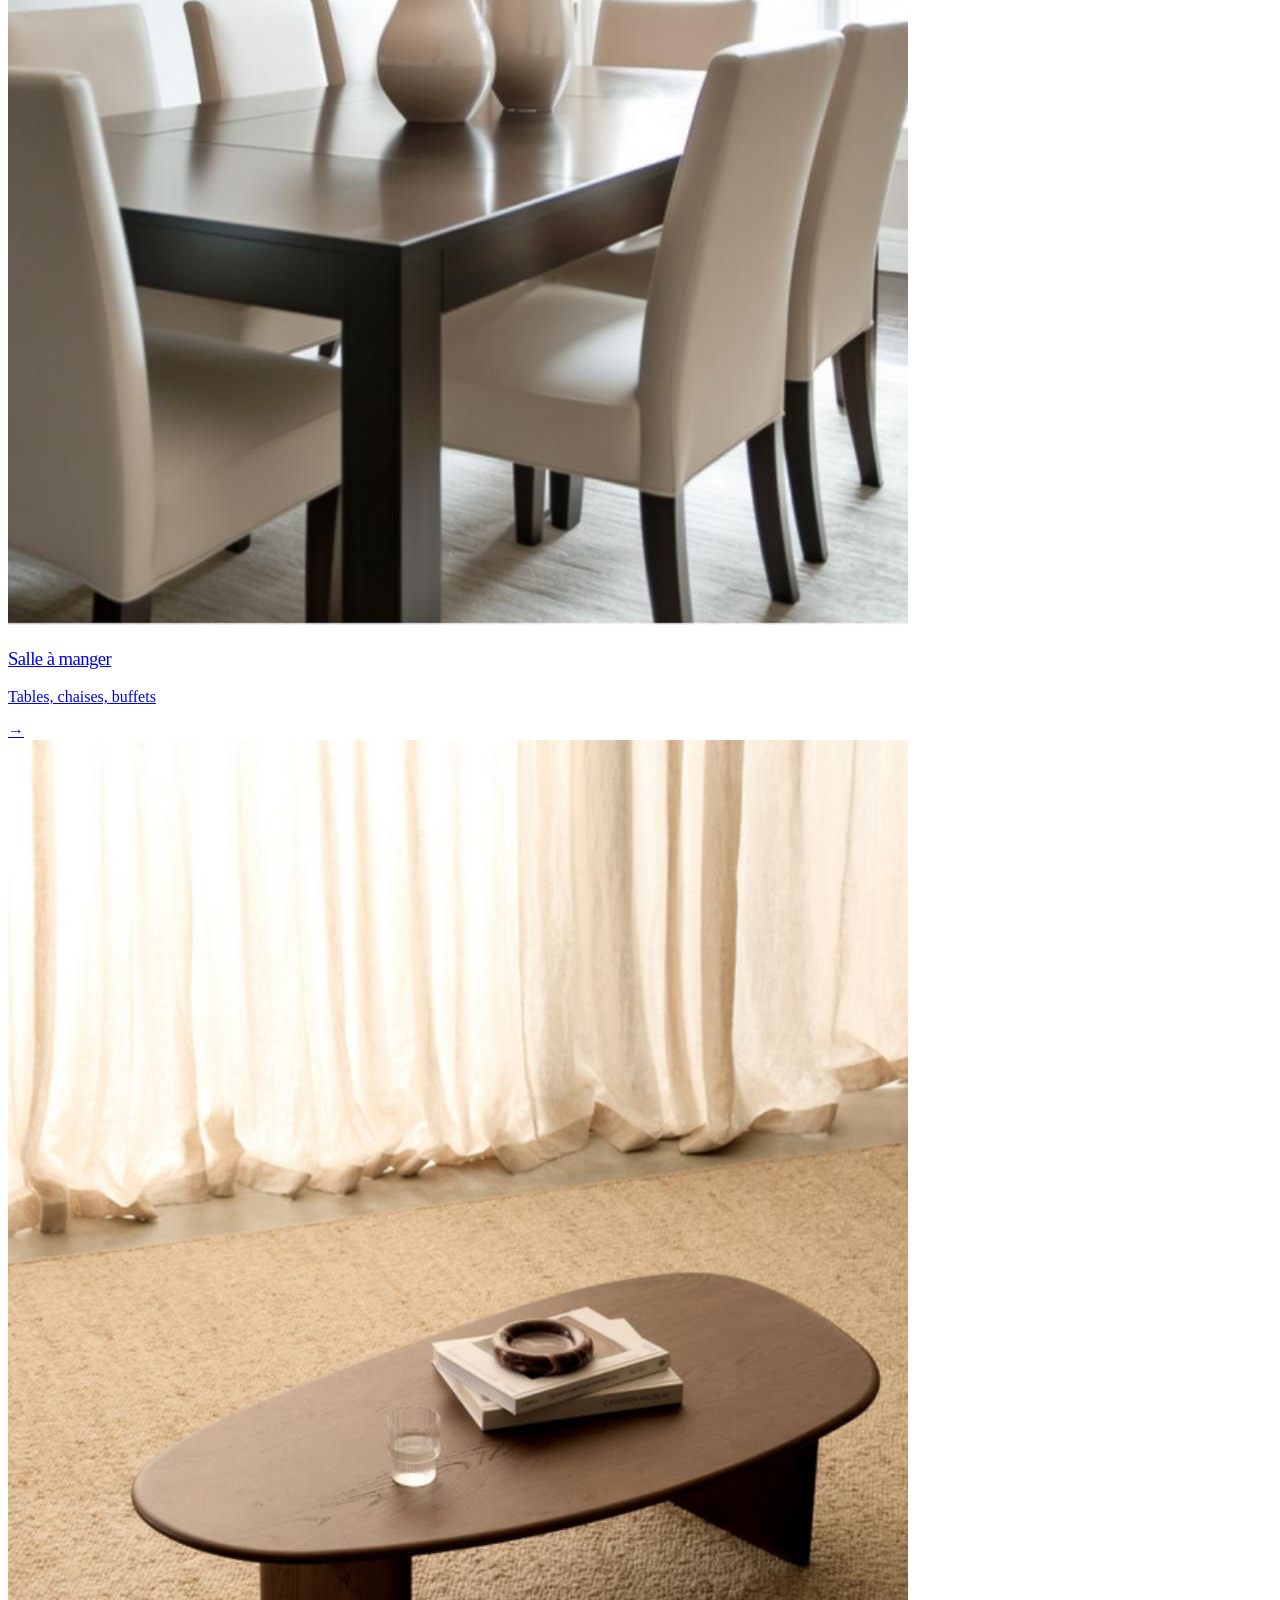
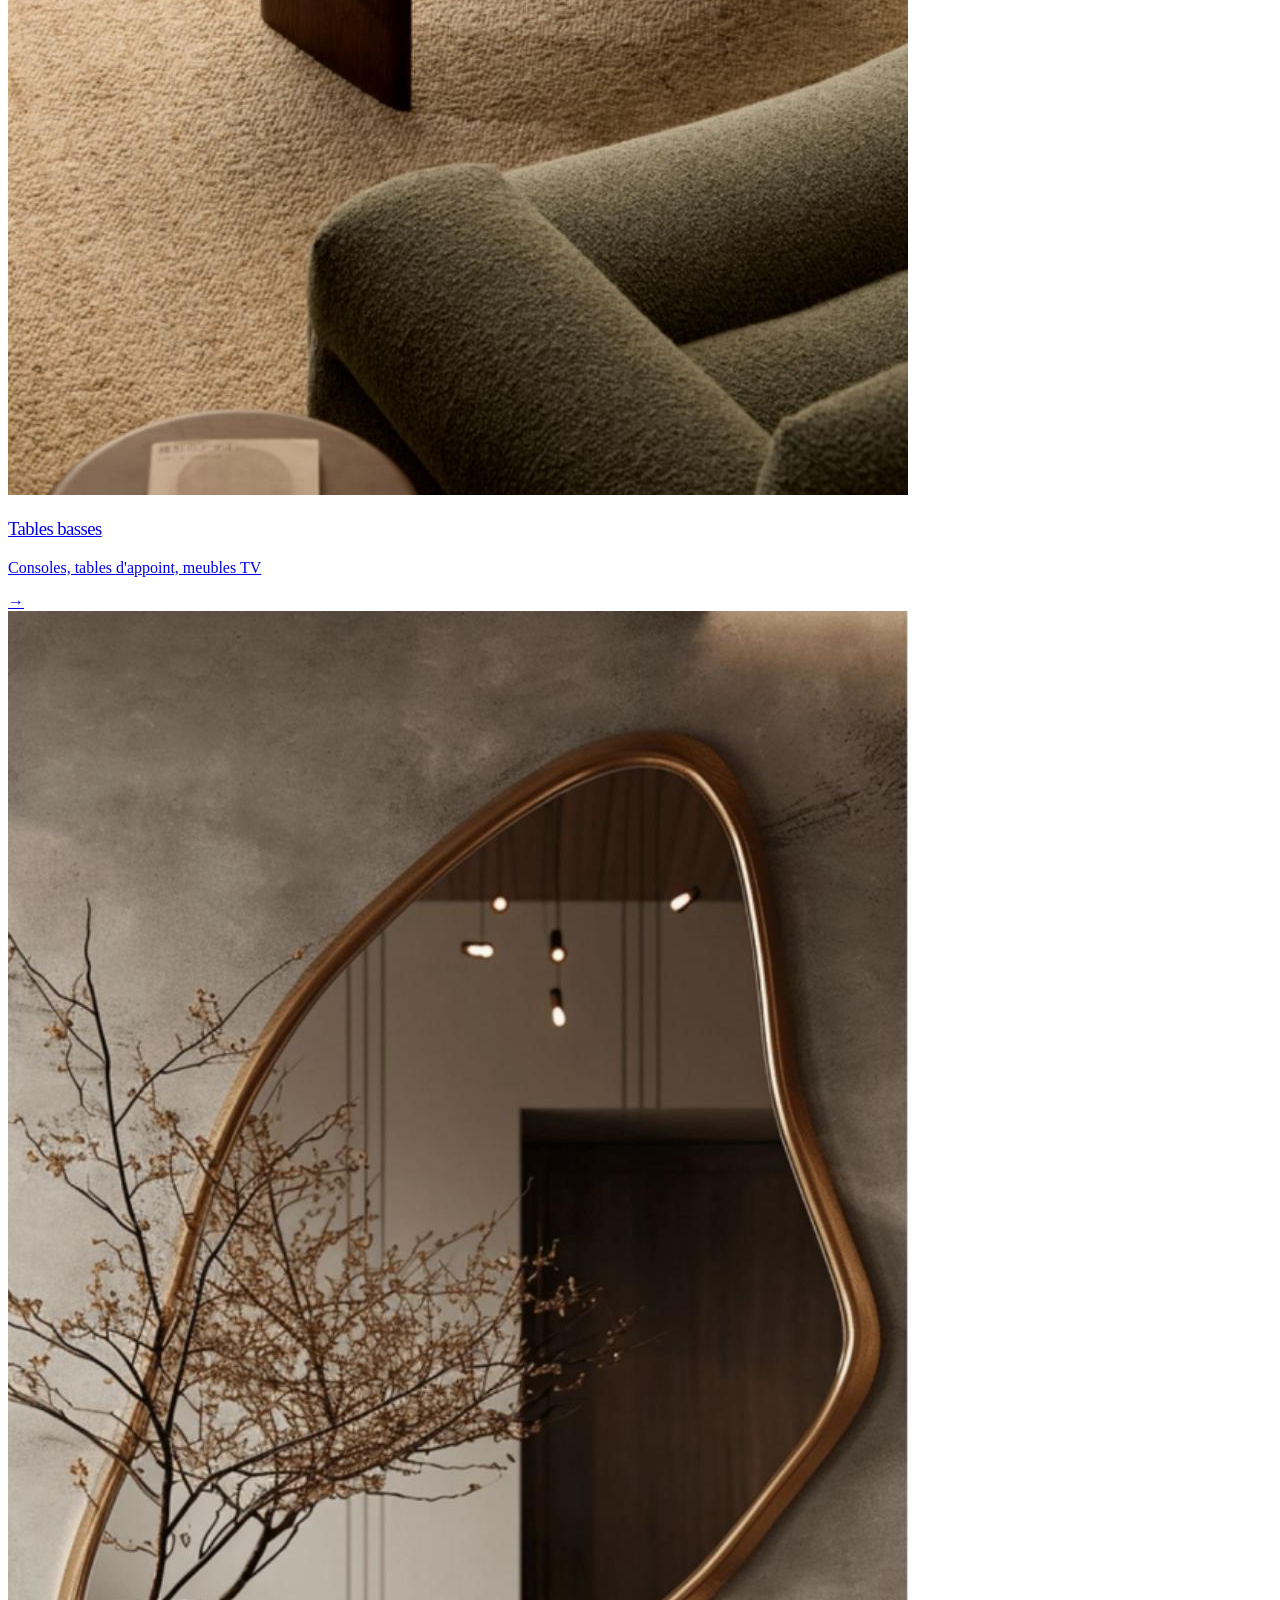
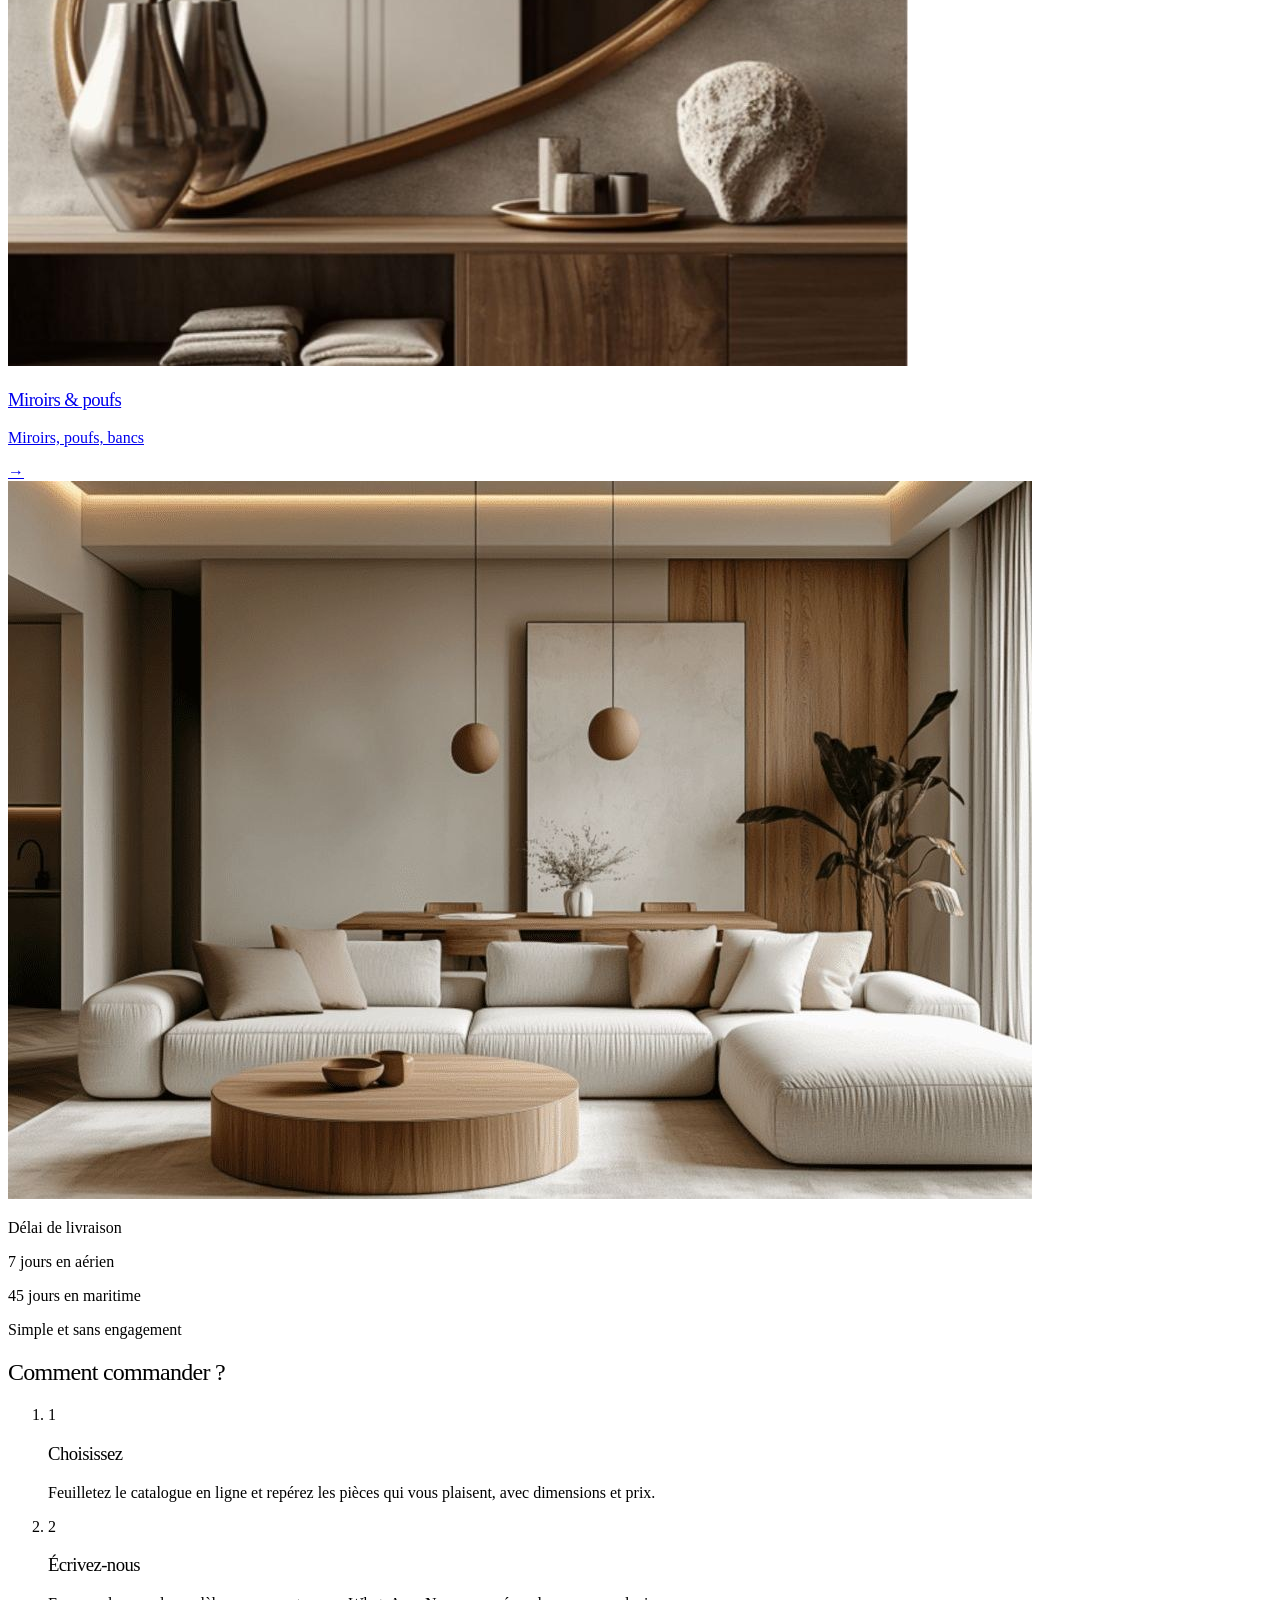
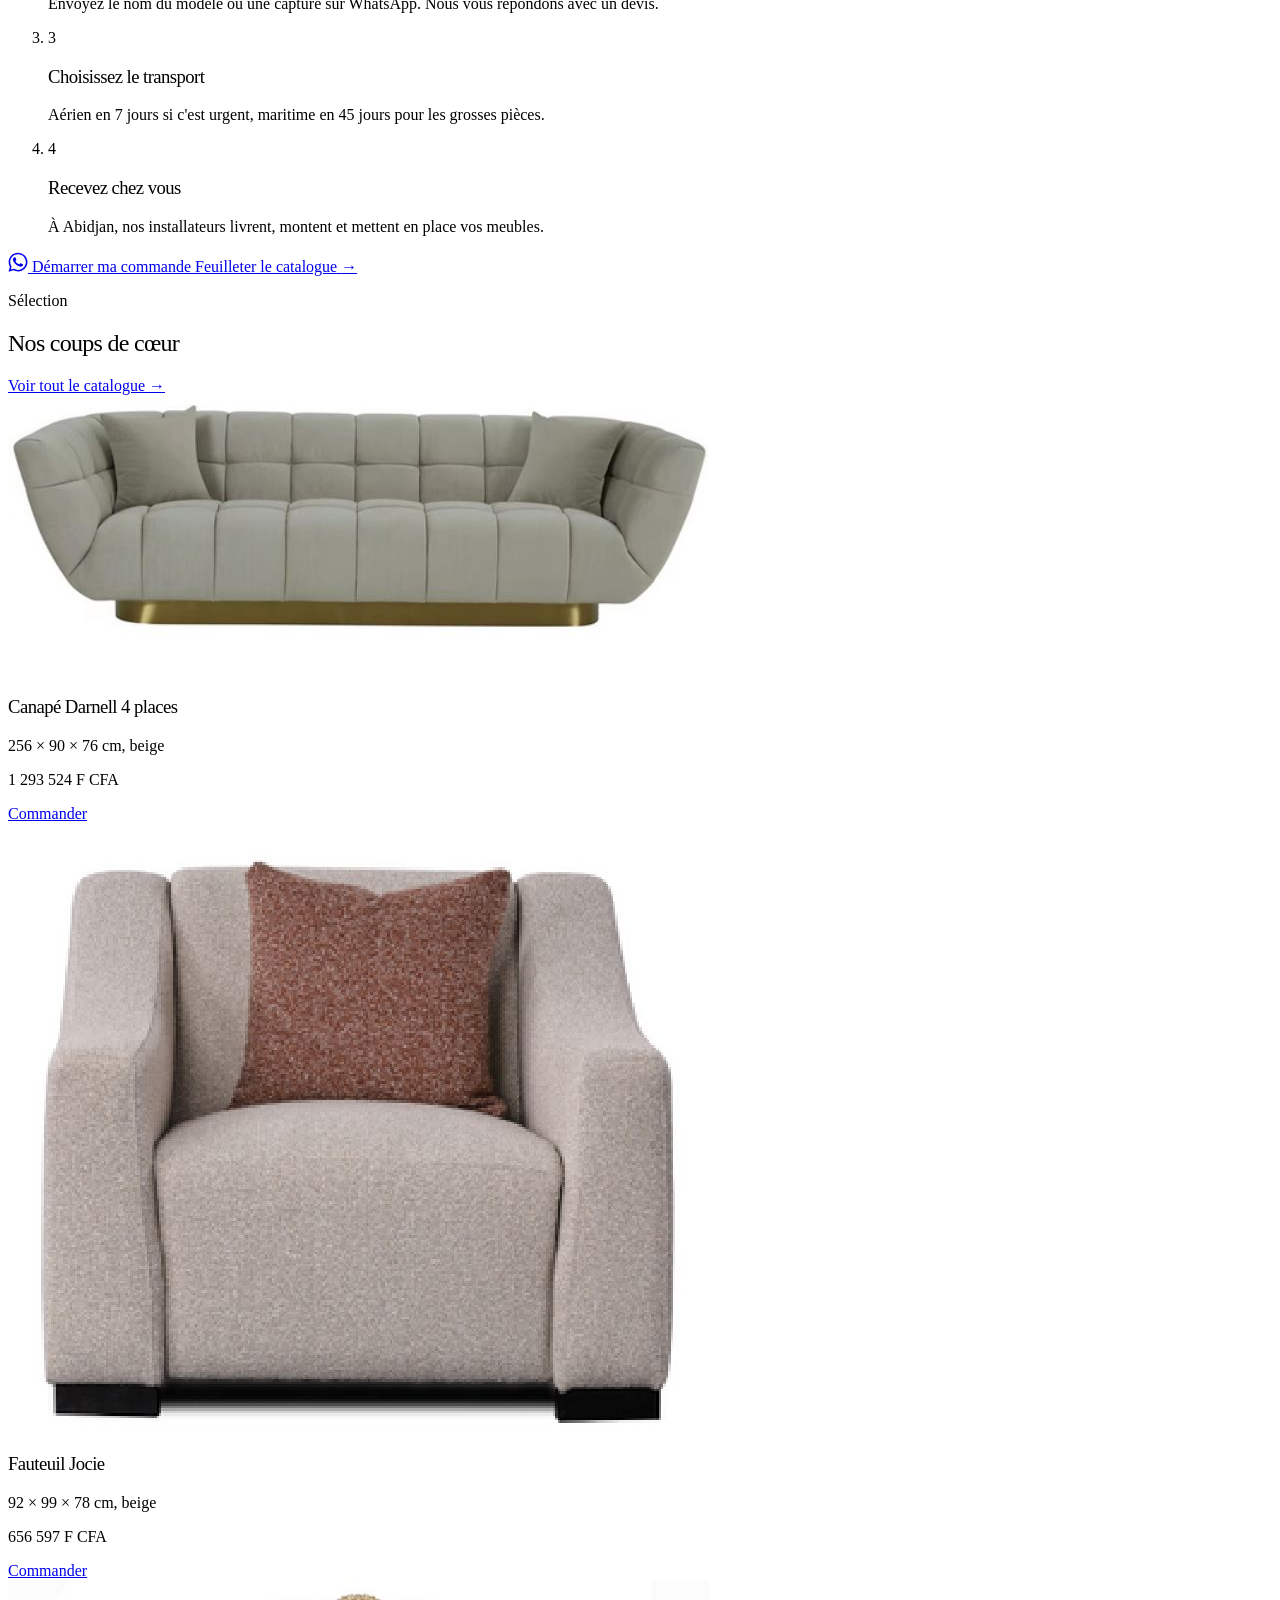
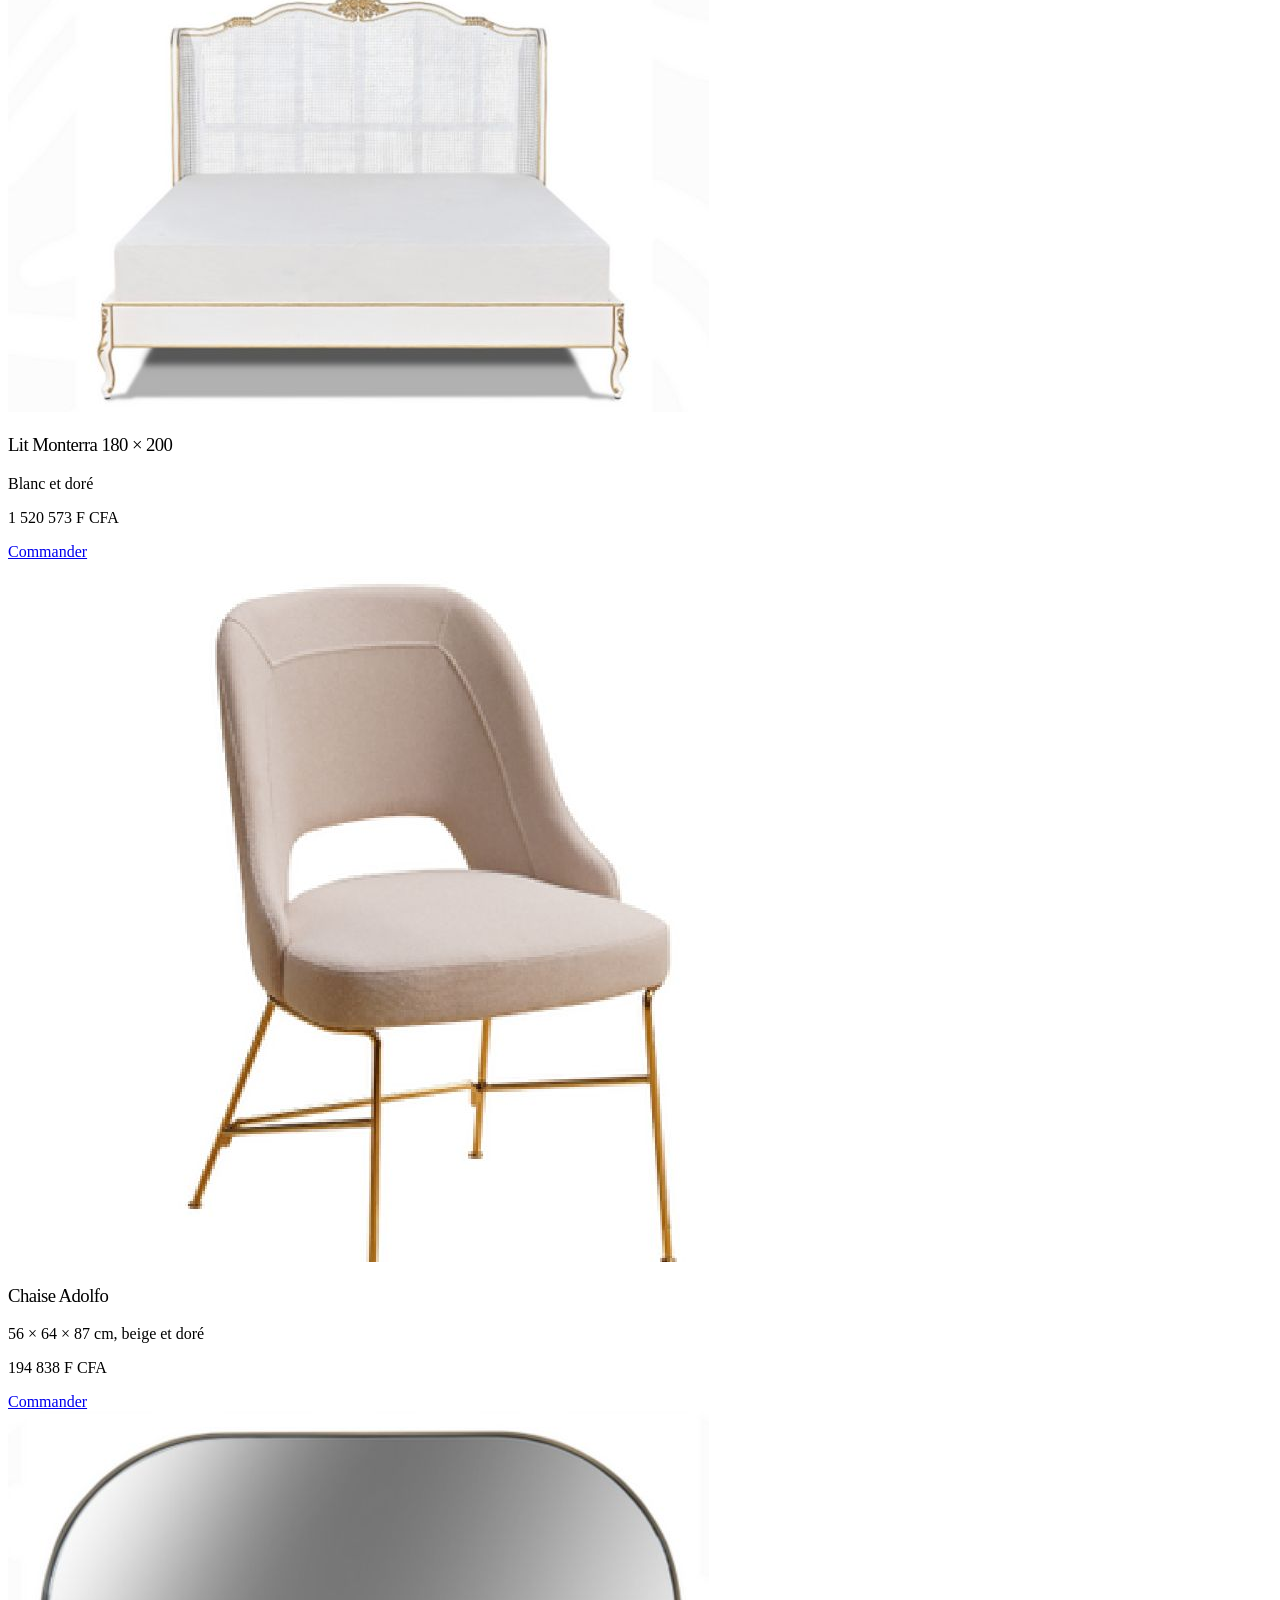
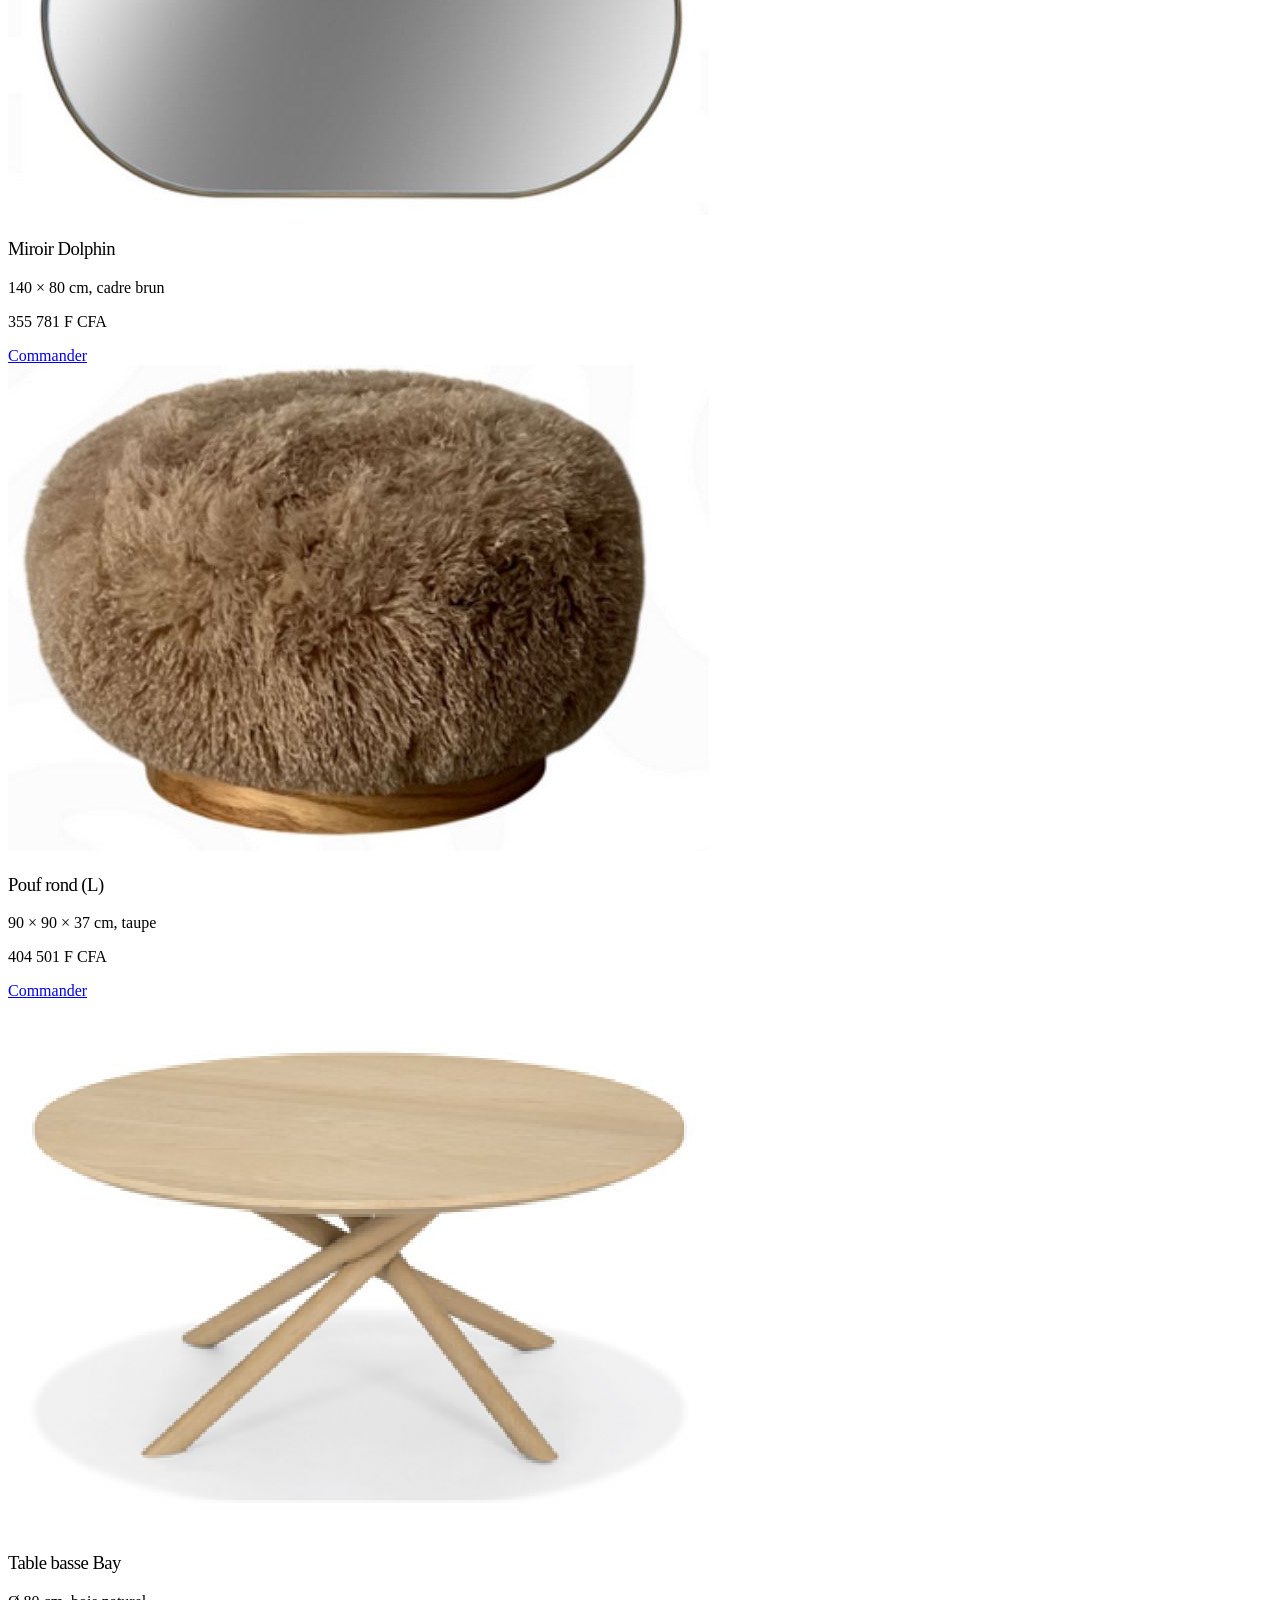
==== commit 5dd583d5: "Nouveau site Awouloh Design" ====
--- a/index.html
+++ b/index.html
@@ -4,36 +4,22 @@
 <head>
     <meta charset="UTF-8">
     <meta name="viewport" content="width=device-width, initial-scale=1.0">
-    <title>Awouloh Design - Décoration d'Exception Dubai & Abidjan</title>
-    <!-- SEO de base -->
+    <title>Awouloh Design | Mobilier & décoration haut de gamme à Abidjan</title>
     <meta name="description"
-        content="Awouloh Design - Mobilier haut de gamme importé de Dubai. Canapés, fauteuils design pour particuliers et professionnels à Abidjan, Côte d'Ivoire.">
-    <meta name="keywords"
-        content="mobilier luxe abidjan, meubles dubai, décoration intérieur côte d'ivoire, architecte intérieur, canapé haut de gamme">
-
-    <!-- Open Graph (partage Facebook/WhatsApp) -->
-    <meta property="og:title" content="Awouloh Design - Mobilier d'Exception Dubai & Abidjan">
+        content="Canapés, lits, tables, chaises et miroirs haut de gamme importés de Dubaï, livrés et installés à Abidjan. Catalogue complet avec prix en FCFA. Commande simple sur WhatsApp.">
+    <meta property="og:type" content="website">
+    <meta property="og:title" content="Awouloh Design | Mobilier haut de gamme, de Dubaï à Abidjan">
     <meta property="og:description"
-        content="Importation de mobilier haut de gamme depuis Dubai. Collections exclusives pour particuliers et architectes.">
-    <meta property="og:image" content="https://awoulohdesign.com/img/landingimage.png">
-    <meta property="og:url" content="https://awoulohdesign.com">
-
-    <!-- Twitter Card -->
-    <meta name="twitter:card" content="summary_large_image">
-    <meta name="twitter:title" content="Awouloh Design">
-    <meta name="twitter:description" content="Mobilier d'exception importé de Dubai">
-    <meta name="twitter:image" content="https://awoulohdesign.com/img/logoawoulohdesign.jpeg">
-    <link href="https://cdnjs.cloudflare.com/ajax/libs/font-awesome/6.0.0/css/all.min.css"
-        integrity="sha512-9usAa10IRO0HhonpyAIVpjrylPvoDwiPUiKdWk5t3PyolY1cOd4DSE0Ga+ri4AuTroPR5aQvXU9xC6qOPnzFeg=="
-        crossorigin="anonymous" rel="stylesheet">
-    <link rel="stylesheet" href="/site/css/input.css">
-    <link rel="stylesheet" href="/site/css/style.css">
-    <link rel="stylesheet" href="/site/css/output.css">
-    <link rel="icon" type="image/x-png" href="/site/img/favicon.png">
+        content="Catalogue complet avec prix en FCFA. Livraison aérienne (7 jours) ou maritime (45 jours) et installation à Abidjan.">
+    <meta property="og:image" content="https://awoulohdesign.com/img/apercu-partage.jpg">
+    <meta property="og:url" content="https://awoulohdesign.com/">
+    <link rel="canonical" href="https://awoulohdesign.com/">
+    <link rel="icon" href="img/logo-or.png">
+    <script src="https://cdn.tailwindcss.com"></script>
     <link rel="preconnect" href="https://fonts.googleapis.com">
     <link rel="preconnect" href="https://fonts.gstatic.com" crossorigin>
     <link
-        href="https://fonts.googleapis.com/css2?family=Cormorant+Garamond:wght@300;400;500;600;700&family=Montserrat:wght@200;300;400;500;600&display=swap"
+        href="https://fonts.googleapis.com/css2?family=Cormorant+Garamond:wght@300;400;500;600;700&family=Montserrat:wght@300;400;500;600&family=Inter:wght@200;300;400;500;600&display=swap"
         rel="stylesheet">
     <script>
         tailwind.config = {
@@ -41,6 +27,7 @@
                 extend: {
                     colors: {
                         gold: '#C9A962',
+                        goldDark: '#8C7134',
                         cream: '#F5F1E8',
                         warmBeige: '#E8DCC8',
                         taupe: '#B5A89A',
@@ -48,765 +35,577 @@
                         darkBrown: '#2D2520'
                     },
                     fontFamily: {
-                        serif: ['Cormorant Garamond', 'serif'],
-                        sans: ['Montserrat', 'sans-serif']
+                        serif: ['Inter', 'sans-serif'],
+                        sans: ['Inter', 'sans-serif'],
+                        outfit: ['Inter', 'sans-serif']
                     }
                 }
             }
         }
     </script>
     <style>
-        @keyframes slideDown {
-            from {
-                transform: translateY(-100%);
-                opacity: 0;
-            }
-
-            to {
-                transform: translateY(0);
-                opacity: 1;
-            }
+        /* Inter partout : titres fins, pas de faux italique */
+        h1, h2, h3, h4 { font-weight: 300; letter-spacing: -0.03em; }
+        .italic, em { font-style: normal !important; }
+
+        @keyframes fadeInUp {
+            from { opacity: 0; transform: translateY(30px); }
+            to { opacity: 1; transform: translateY(0); }
         }
-
-        @keyframes fadeInLeft {
-            from {
-                opacity: 0;
-                transform: translateX(-60px);
-            }
-
-            to {
-                opacity: 1;
-                transform: translateX(0);
-            }
-        }
-
-        @keyframes fadeInRight {
-            from {
-                opacity: 0;
-                transform: translateX(60px);
-            }
-
-            to {
-                opacity: 1;
-                transform: translateX(0);
-            }
-        }
-
-        @keyframes fadeInUp {
-            from {
-                opacity: 0;
-                transform: translateY(40px);
-            }
-
-            to {
-                opacity: 1;
-                transform: translateY(0);
-            }
-        }
-
-        .animate-slide-down {
-            animation: slideDown 0.8s ease-out;
-        }
-
-        .animate-fade-in-left {
-            animation: fadeInLeft 1s ease-out;
-        }
-
-        .animate-fade-in-right {
-            animation: fadeInRight 1s ease-out 0.3s backwards;
-        }
-
-        .animate-fade-in-up {
-            animation: fadeInUp 1.2s ease-out 0.6s backwards;
-        }
-
-        html {
-            scroll-behavior: smooth;
-        }
+        .animate-fade-in-up { animation: fadeInUp 1s ease-out both; }
+        .delay-1 { animation-delay: .25s; }
+        .delay-2 { animation-delay: .5s; }
+        html { scroll-behavior: smooth; }
+        section[id] { scroll-margin-top: 84px; }
     </style>
 </head>
-<!-- Bouton WhatsApp flottant -->
-<a href="https://wa.me/2250706739301?text=Bonjour%2C%20je%20vous%20contacte%20depuis%20le%20site%20Awouloh%20Design.%20Je%20suis%20int%C3%A9ress%C3%A9(e)%20par%20vos%20collections."
-    target="_blank"
-    class="fixed bottom-8 right-8 z-50 bg-[#25D366] text-white p-5 rounded-full shadow-2xl hover:scale-110 transition-transform duration-300 group">
-
-    <!-- Icône WhatsApp -->
-    <svg xmlns="http://www.w3.org/2000/svg" width="32" height="32" viewBox="0 0 24 24" fill="currentColor">
-        <path
-            d="M17.472 14.382c-.297-.149-1.758-.867-2.03-.967-.273-.099-.471-.148-.67.15-.197.297-.767.966-.94 1.164-.173.199-.347.223-.644.075-.297-.15-1.255-.463-2.39-1.475-.883-.788-1.48-1.761-1.653-2.059-.173-.297-.018-.458.13-.606.134-.133.298-.347.446-.52.149-.174.198-.298.298-.497.099-.198.05-.371-.025-.52-.075-.149-.669-1.612-.916-2.207-.242-.579-.487-.5-.669-.51-.173-.008-.371-.01-.57-.01-.198 0-.52.074-.792.372-.272.297-1.04 1.016-1.04 2.479 0 1.462 1.065 2.875 1.213 3.074.149.198 2.096 3.2 5.077 4.487.709.306 1.262.489 1.694.625.712.227 1.36.195 1.871.118.571-.085 1.758-.719 2.006-1.413.248-.694.248-1.289.173-1.413-.074-.124-.272-.198-.57-.347m-5.421 7.403h-.004a9.87 9.87 0 01-5.031-1.378l-.361-.214-3.741.982.998-3.648-.235-.374a9.86 9.86 0 01-1.51-5.26c.001-5.45 4.436-9.884 9.888-9.884 2.64 0 5.122 1.03 6.988 2.898a9.825 9.825 0 012.893 6.994c-.003 5.45-4.437 9.884-9.885 9.884m8.413-18.297A11.815 11.815 0 0012.05 0C5.495 0 .16 5.335.157 11.892c0 2.096.547 4.142 1.588 5.945L.057 24l6.305-1.654a11.882 11.882 0 005.683 1.448h.005c6.554 0 11.89-5.335 11.893-11.893a11.821 11.821 0 00-3.48-8.413z" />
+
+<body class="font-sans text-darkBrown bg-cream overflow-x-hidden">
+
+    <!-- Navigation -->
+    <nav id="nav" class="fixed top-0 inset-x-0 z-50 bg-espresso/95 backdrop-blur-md border-b border-gold/20 font-outfit">
+        <div class="max-w-[1440px] mx-auto px-5 md:px-10 h-[76px] flex items-center justify-between gap-6">
+            <a href="#accueil" class="flex items-center gap-3 shrink-0" aria-label="Awouloh Design, accueil">
+                <img src="img/logo-or.png" alt="" class="h-12 w-auto">
+            </a>
+
+            <ul class="hidden lg:flex items-center gap-10 text-[15px] text-cream">
+                <li><a href="#univers" class="py-2 border-b-2 border-transparent hover:border-gold hover:text-gold transition-colors">Produits</a></li>
+                <li><a href="catalogue.html" class="py-2 border-b-2 border-transparent hover:border-gold hover:text-gold transition-colors">Catalogue & prix</a></li>
+                <li><a href="#commander" class="py-2 border-b-2 border-transparent hover:border-gold hover:text-gold transition-colors">Comment commander</a></li>
+                <li><a href="#contact" class="py-2 border-b-2 border-transparent hover:border-gold hover:text-gold transition-colors">Contact</a></li>
+            </ul>
+
+            <div class="flex items-center gap-2">
+                <button id="menuBtn" class="lg:hidden text-cream p-2 -mr-2" aria-label="Ouvrir le menu" aria-expanded="false">
+                    <svg width="30" height="30" viewBox="0 0 24 24" fill="none" stroke="currentColor" stroke-width="1.6" stroke-linecap="round">
+                        <line x1="4" y1="7" x2="20" y2="7" /><line x1="4" y1="12" x2="20" y2="12" /><line x1="8" y1="17" x2="20" y2="17" />
+                    </svg>
+                </button>
+            </div>
+        </div>
+    </nav>
+
+    <!-- Menu mobile -->
+    <div id="mobileMenu" class="hidden fixed inset-0 top-[76px] z-40 bg-espresso flex-col px-6 pt-6 pb-10 font-outfit lg:hidden">
+        <a href="#univers" class="py-5 border-b border-cream/10 text-cream text-2xl font-light flex justify-between">Produits <span class="text-gold">→</span></a>
+        <a href="catalogue.html" class="py-5 border-b border-cream/10 text-cream text-2xl font-light flex justify-between">Catalogue & prix <span class="text-gold">→</span></a>
+        <a href="#commander" class="py-5 border-b border-cream/10 text-cream text-2xl font-light flex justify-between">Comment commander <span class="text-gold">→</span></a>
+        <a href="#contact" class="py-5 border-b border-cream/10 text-cream text-2xl font-light flex justify-between">Contact <span class="text-gold">→</span></a>
+        <a data-wa="Bonjour Awouloh Design, j'aimerais des informations sur vos meubles."
+            class="mt-auto flex items-center justify-center gap-3 py-4 bg-[#25D366] text-white text-lg font-medium rounded-full">
+            <svg width="24" height="24" viewBox="0 0 24 24" fill="currentColor" aria-hidden="true"><use href="#icon-wa" /></svg>
+            Écrire sur WhatsApp
+        </a>
+    </div>
+
+    <!-- Accueil -->
+    <section id="accueil" class="relative min-h-[100svh] overflow-hidden flex items-end">
+        <img src="img/accueil.jpg" alt="Salon meublé par Awouloh Design"
+            class="absolute inset-0 w-full h-full object-cover" fetchpriority="high">
+        <div class="absolute inset-0 bg-gradient-to-t from-espresso/90 via-espresso/45 to-espresso/30"></div>
+
+        <div class="relative z-10 w-full px-[5%] md:px-[8%] pb-16 md:pb-24 pt-32 font-outfit">
+            <p class="text-gold text-xs md:text-sm tracking-[5px] uppercase mb-6 animate-fade-in-up">Dubaï • Abidjan</p>
+            <h1 class="text-6xl md:text-8xl font-extralight text-cream leading-[0.98] tracking-[-0.03em] max-w-4xl mb-7 animate-fade-in-up">
+                De Dubaï<br>à <span class="text-gold font-light">votre salon.</span>
+            </h1>
+            <p class="text-cream/90 text-lg md:text-xl max-w-xl mb-10 font-light animate-fade-in-up delay-1">
+                Mobilier haut de gamme, livré et installé chez vous à Abidjan. Prix affichés, commande sur WhatsApp.
+            </p>
+            <div class="flex flex-col sm:flex-row gap-4 animate-fade-in-up delay-2">
+                <a href="catalogue.html"
+                    class="text-center px-10 py-4 bg-gold text-espresso text-xs tracking-[3px] uppercase font-semibold hover:bg-cream transition-colors">
+                    Voir les produits et les prix
+                </a>
+                <a data-wa="Bonjour Awouloh Design, j'ai un projet de décoration et j'aimerais être conseillé(e)."
+                    class="text-center px-10 py-4 border border-cream/60 text-cream text-xs tracking-[3px] uppercase font-medium hover:bg-cream hover:text-espresso transition-colors">
+                    Être conseillé sur WhatsApp
+                </a>
+            </div>
+
+            <ul class="mt-12 grid grid-cols-1 sm:grid-cols-3 gap-4 max-w-3xl text-cream/85 text-sm">
+                <li class="flex items-center gap-3"><span class="w-6 h-px bg-gold"></span>178 pages de modèles</li>
+                <li class="flex items-center gap-3"><span class="w-6 h-px bg-gold"></span>Livraison & installation</li>
+                <li class="flex items-center gap-3"><span class="w-6 h-px bg-gold"></span>Aérien 7 j ou maritime 45 j</li>
+            </ul>
+        </div>
+    </section>
+
+    <!-- Univers produits -->
+    <section id="univers" class="py-24 md:py-32 px-[5%] bg-cream">
+        <div class="max-w-7xl mx-auto">
+            <div class="flex flex-col md:flex-row md:items-end justify-between gap-6 mb-14">
+                <div>
+                    <p class="text-goldDark text-xs tracking-[4px] uppercase mb-4">Nos produits</p>
+                    <h2 class="font-serif text-5xl md:text-6xl leading-none">Que cherchez-vous ?</h2>
+                </div>
+                <p class="max-w-md text-darkBrown/75">Choisissez une pièce de la maison : vous arrivez directement sur
+                    les pages du catalogue correspondantes, avec les dimensions et les prix.</p>
+            </div>
+
+            <div class="grid grid-cols-2 lg:grid-cols-3 gap-3 md:gap-6">
+                <a href="catalogue.html#salon" class="group relative overflow-hidden aspect-[3/4] md:aspect-[4/5] bg-darkBrown">
+                    <img src="img/ambiances/salon.jpg" alt="Canapé en cuir dans un salon" loading="lazy"
+                        class="absolute inset-0 w-full h-full object-cover transition-transform duration-700 group-hover:scale-105">
+                    <div class="absolute inset-0 bg-gradient-to-t from-espresso/75 via-transparent to-transparent"></div>
+                    <div class="absolute inset-x-0 bottom-0 p-4 md:p-6 flex items-end justify-between gap-3 text-cream font-outfit">
+                        <div>
+                            <h3 class="text-xl md:text-3xl font-light leading-tight">Salon</h3>
+                            <p class="text-xs md:text-sm text-cream/85 mt-1">Canapés & fauteuils</p>
+                        </div>
+                        <span class="shrink-0 w-9 h-9 md:w-11 md:h-11 rounded-full bg-cream text-darkBrown flex items-center justify-center group-hover:bg-gold transition-colors" aria-hidden="true">→</span>
+                    </div>
+                </a>
+                <a href="catalogue.html#chambre" class="group relative overflow-hidden aspect-[3/4] md:aspect-[4/5] bg-darkBrown">
+                    <img src="img/ambiances/chambre.jpg" alt="Chambre lumineuse avec lit en bois" loading="lazy"
+                        class="absolute inset-0 w-full h-full object-cover transition-transform duration-700 group-hover:scale-105">
+                    <div class="absolute inset-0 bg-gradient-to-t from-espresso/75 via-transparent to-transparent"></div>
+                    <div class="absolute inset-x-0 bottom-0 p-4 md:p-6 flex items-end justify-between gap-3 text-cream font-outfit">
+                        <div>
+                            <h3 class="text-xl md:text-3xl font-light leading-tight">Chambre</h3>
+                            <p class="text-xs md:text-sm text-cream/85 mt-1">Lits 180 × 200</p>
+                        </div>
+                        <span class="shrink-0 w-9 h-9 md:w-11 md:h-11 rounded-full bg-cream text-darkBrown flex items-center justify-center group-hover:bg-gold transition-colors" aria-hidden="true">→</span>
+                    </div>
+                </a>
+                <a href="catalogue.html#rangements" class="group relative overflow-hidden aspect-[3/4] md:aspect-[4/5] bg-darkBrown">
+                    <img src="img/ambiances/rangements.jpg" alt="Table de chevet en bois" loading="lazy"
+                        class="absolute inset-0 w-full h-full object-cover transition-transform duration-700 group-hover:scale-105">
+                    <div class="absolute inset-0 bg-gradient-to-t from-espresso/75 via-transparent to-transparent"></div>
+                    <div class="absolute inset-x-0 bottom-0 p-4 md:p-6 flex items-end justify-between gap-3 text-cream font-outfit">
+                        <div>
+                            <h3 class="text-xl md:text-3xl font-light leading-tight">Rangements</h3>
+                            <p class="text-xs md:text-sm text-cream/85 mt-1">Coiffeuses, commodes, chevets</p>
+                        </div>
+                        <span class="shrink-0 w-9 h-9 md:w-11 md:h-11 rounded-full bg-cream text-darkBrown flex items-center justify-center group-hover:bg-gold transition-colors" aria-hidden="true">→</span>
+                    </div>
+                </a>
+                <a href="catalogue.html#salle-a-manger" class="group relative overflow-hidden aspect-[3/4] md:aspect-[4/5] bg-darkBrown">
+                    <img src="img/ambiances/salle-a-manger.jpg" alt="Salle à manger avec chaises beiges" loading="lazy"
+                        class="absolute inset-0 w-full h-full object-cover transition-transform duration-700 group-hover:scale-105">
+                    <div class="absolute inset-0 bg-gradient-to-t from-espresso/75 via-transparent to-transparent"></div>
+                    <div class="absolute inset-x-0 bottom-0 p-4 md:p-6 flex items-end justify-between gap-3 text-cream font-outfit">
+                        <div>
+                            <h3 class="text-xl md:text-3xl font-light leading-tight">Salle à manger</h3>
+                            <p class="text-xs md:text-sm text-cream/85 mt-1">Tables, chaises, buffets</p>
+                        </div>
+                        <span class="shrink-0 w-9 h-9 md:w-11 md:h-11 rounded-full bg-cream text-darkBrown flex items-center justify-center group-hover:bg-gold transition-colors" aria-hidden="true">→</span>
+                    </div>
+                </a>
+                <a href="catalogue.html#tables" class="group relative overflow-hidden aspect-[3/4] md:aspect-[4/5] bg-darkBrown">
+                    <img src="img/ambiances/tables.jpg" alt="Table basse en bois sur un tapis" loading="lazy"
+                        class="absolute inset-0 w-full h-full object-cover transition-transform duration-700 group-hover:scale-105">
+                    <div class="absolute inset-0 bg-gradient-to-t from-espresso/75 via-transparent to-transparent"></div>
+                    <div class="absolute inset-x-0 bottom-0 p-4 md:p-6 flex items-end justify-between gap-3 text-cream font-outfit">
+                        <div>
+                            <h3 class="text-xl md:text-3xl font-light leading-tight">Tables basses</h3>
+                            <p class="text-xs md:text-sm text-cream/85 mt-1">Consoles, tables d'appoint, meubles TV</p>
+                        </div>
+                        <span class="shrink-0 w-9 h-9 md:w-11 md:h-11 rounded-full bg-cream text-darkBrown flex items-center justify-center group-hover:bg-gold transition-colors" aria-hidden="true">→</span>
+                    </div>
+                </a>
+                <a href="catalogue.html#deco" class="group relative overflow-hidden aspect-[3/4] md:aspect-[4/5] bg-darkBrown">
+                    <img src="img/ambiances/miroirs.jpg" alt="Grand miroir organique cadre bois" loading="lazy"
+                        class="absolute inset-0 w-full h-full object-cover transition-transform duration-700 group-hover:scale-105">
+                    <div class="absolute inset-0 bg-gradient-to-t from-espresso/75 via-transparent to-transparent"></div>
+                    <div class="absolute inset-x-0 bottom-0 p-4 md:p-6 flex items-end justify-between gap-3 text-cream font-outfit">
+                        <div>
+                            <h3 class="text-xl md:text-3xl font-light leading-tight">Miroirs & poufs</h3>
+                            <p class="text-xs md:text-sm text-cream/85 mt-1">Miroirs, poufs, bancs</p>
+                        </div>
+                        <span class="shrink-0 w-9 h-9 md:w-11 md:h-11 rounded-full bg-cream text-darkBrown flex items-center justify-center group-hover:bg-gold transition-colors" aria-hidden="true">→</span>
+                    </div>
+                </a>
+            </div>
+        </div>
+    </section>
+
+    <!-- Comment commander -->
+    <section id="commander" class="bg-espresso text-cream">
+        <div class="grid lg:grid-cols-2">
+            <div class="relative h-[320px] lg:h-auto">
+                <img src="img/salon-suspensions.jpg" alt="Salon lumineux meublé" loading="lazy" class="absolute inset-0 w-full h-full object-cover">
+                <div class="absolute inset-0 bg-gradient-to-t from-espresso/80 to-transparent lg:bg-gradient-to-r lg:from-transparent lg:to-espresso/30"></div>
+                <div class="absolute left-6 bottom-6 lg:left-10 lg:bottom-10 bg-cream text-darkBrown p-5 max-w-xs shadow-2xl">
+                    <p class="text-sm text-darkBrown/60 mb-1">Délai de livraison</p>
+                    <p class="text-2xl">7 jours <span class="text-darkBrown/40">en aérien</span></p>
+                    <p class="text-2xl">45 jours <span class="text-darkBrown/40">en maritime</span></p>
+                </div>
+            </div>
+            <div class="px-6 md:px-14 xl:px-20 py-20 md:py-28">
+                <p class="text-gold text-sm tracking-[3px] uppercase mb-4">Simple et sans engagement</p>
+                <h2 class="text-4xl md:text-6xl mb-12">Comment <span class="text-gold">commander</span> ?</h2>
+                <ol>
+                    <li class="relative pl-20 pb-10 last:pb-0">
+                        <span class="absolute left-[27px] top-14 bottom-0 w-px bg-gold/40" aria-hidden="true"></span>
+                        <span class="absolute left-0 top-0 w-14 h-14 rounded-full border border-gold text-gold flex items-center justify-center text-lg">1</span>
+                        <h3 class="text-xl md:text-2xl text-cream mb-2 pt-3">Choisissez</h3>
+                        <p class="text-cream/70 leading-relaxed max-w-md">Feuilletez le catalogue en ligne et repérez les pièces qui vous plaisent, avec dimensions et prix.</p>
+                    </li>
+                    <li class="relative pl-20 pb-10 last:pb-0">
+                        <span class="absolute left-[27px] top-14 bottom-0 w-px bg-gold/40" aria-hidden="true"></span>
+                        <span class="absolute left-0 top-0 w-14 h-14 rounded-full border border-gold text-gold flex items-center justify-center text-lg">2</span>
+                        <h3 class="text-xl md:text-2xl text-cream mb-2 pt-3">Écrivez-nous</h3>
+                        <p class="text-cream/70 leading-relaxed max-w-md">Envoyez le nom du modèle ou une capture sur WhatsApp. Nous vous répondons avec un devis.</p>
+                    </li>
+                    <li class="relative pl-20 pb-10 last:pb-0">
+                        <span class="absolute left-[27px] top-14 bottom-0 w-px bg-gold/40" aria-hidden="true"></span>
+                        <span class="absolute left-0 top-0 w-14 h-14 rounded-full border border-gold text-gold flex items-center justify-center text-lg">3</span>
+                        <h3 class="text-xl md:text-2xl text-cream mb-2 pt-3">Choisissez le transport</h3>
+                        <p class="text-cream/70 leading-relaxed max-w-md">Aérien en 7 jours si c'est urgent, maritime en 45 jours pour les grosses pièces.</p>
+                    </li>
+                    <li class="relative pl-20 pb-10 last:pb-0">
+                        
+                        <span class="absolute left-0 top-0 w-14 h-14 rounded-full border border-gold text-gold flex items-center justify-center text-lg">4</span>
+                        <h3 class="text-xl md:text-2xl text-cream mb-2 pt-3">Recevez chez vous</h3>
+                        <p class="text-cream/70 leading-relaxed max-w-md">À Abidjan, nos installateurs livrent, montent et mettent en place vos meubles.</p>
+                    </li>
+                </ol>
+                <div class="mt-12">
+                    <div class="flex flex-col sm:flex-row gap-3">
+                <a data-wa="Bonjour Awouloh Design, je souhaite commander. Voici les articles qui m'intéressent :"
+                    class="inline-flex items-center justify-center gap-3 px-8 py-[18px] bg-[#25D366] text-white text-base font-medium hover:brightness-110 transition">
+                    <svg width="20" height="20" viewBox="0 0 24 24" fill="currentColor" aria-hidden="true"><use href="#icon-wa" /></svg>
+                    Démarrer ma commande
+                </a>
+                <a href="catalogue.html"
+                    class="inline-flex items-center justify-center gap-3 px-8 py-[18px] border-2 border-cream/70 text-cream hover:bg-cream hover:text-espresso text-base font-medium transition-colors">
+                    Feuilleter le catalogue <span aria-hidden="true">→</span>
+                </a>
+            </div>
+                </div>
+            </div>
+        </div>
+    </section>
+
+    <!-- Coups de cœur avec prix -->
+    <section id="selection" class="py-24 md:py-32 px-[5%] bg-warmBeige">
+        <div class="max-w-7xl mx-auto">
+            <div class="flex flex-col md:flex-row md:items-end justify-between gap-6 mb-14">
+                <div>
+                    <p class="text-goldDark text-xs tracking-[4px] uppercase mb-4">Sélection</p>
+                    <h2 class="font-serif text-5xl md:text-6xl leading-none">Nos <span class="italic text-goldDark">coups de cœur</span></h2>
+                </div>
+                <a href="catalogue.html" class="text-xs tracking-[3px] uppercase border-b border-darkBrown pb-1 self-start md:self-auto hover:text-goldDark hover:border-goldDark">
+                    Voir tout le catalogue →
+                </a>
+            </div>
+
+            <div id="produits" class="grid grid-cols-2 lg:grid-cols-4 gap-3 md:gap-6"></div>
+
+            <p class="mt-10 text-sm text-darkBrown/70 max-w-2xl">
+                Prix indiqués dans le catalogue, hors transport. Nous vous confirmons la disponibilité, le prix final
+                et le délai de livraison avant toute commande.
+            </p>
+        </div>
+    </section>
+
+    <!-- L'itinéraire -->
+    <section id="logistique" class="py-24 md:py-32 px-[5%] bg-espresso overflow-hidden">
+        <div class="max-w-7xl mx-auto">
+            <div class="text-center mb-12">
+                <p class="text-gold text-sm tracking-[3px] uppercase mb-4">De Dubaï à votre salon</p>
+                <h2 class="text-4xl md:text-6xl text-cream">L'Itinéraire</h2>
+            </div>
+
+            <div class="relative max-w-4xl mx-auto mb-20">
+                <svg viewBox="0 0 800 170" class="w-full h-auto" fill="none" aria-hidden="true">
+                    <path id="trajet" d="M60 140 C 250 -20, 550 -20, 740 140" stroke="#C9A962" stroke-width="2" stroke-dasharray="6 9" opacity=".7"/>
+                    <circle cx="60" cy="140" r="9" fill="#C9A962"/><circle cx="60" cy="140" r="20" stroke="#C9A962" opacity=".35"/>
+                    <circle cx="740" cy="140" r="9" fill="#C9A962"/><circle cx="740" cy="140" r="20" stroke="#C9A962" opacity=".35"/>
+                    <g>
+                        <path d="M-12 0 L12 0 M4 -8 L12 0 L4 8" stroke="#F5F1E8" stroke-width="2.5" stroke-linecap="round" stroke-linejoin="round"/>
+                        <animateMotion dur="7s" repeatCount="indefinite" rotate="auto"><mpath href="#trajet"/></animateMotion>
+                    </g>
+                </svg>
+                <div class="flex justify-between -mt-2 text-cream">
+                    <div><p class="text-2xl md:text-3xl">Dubaï</p><p class="text-cream/60 text-sm">Émirats arabes unis</p></div>
+                    <div class="hidden sm:block text-center self-start -mt-24 md:-mt-32">
+                        <p class="text-gold text-3xl md:text-4xl">7 j <span class="text-cream/40 text-xl">ou</span> 45 j</p>
+                        <p class="text-cream/60 text-sm">aérien · maritime</p>
+                    </div>
+                    <div class="text-right"><p class="text-2xl md:text-3xl">Abidjan</p><p class="text-cream/60 text-sm">Côte d'Ivoire</p></div>
+                </div>
+            </div>
+
+            <div class="grid md:grid-cols-3 gap-10 md:gap-8">
+                <article class="group">
+                    <div class="relative overflow-hidden aspect-[4/3] mb-6">
+                        <img src="https://images.unsplash.com/photo-1512453979798-5ea266f8880c?w=1200&q=75&auto=format&fit=crop" alt="Le sourcing" loading="lazy" class="w-full h-full object-cover transition-transform duration-700 group-hover:scale-105">
+                        <span class="absolute top-4 left-4 bg-cream text-darkBrown text-sm px-3 py-1">Dubaï</span>
+                    </div>
+                    <p class="text-gold text-sm mb-2">Étape 01</p>
+                    <h3 class="text-2xl text-cream mb-3">Le sourcing</h3>
+                    <p class="text-cream/70 leading-relaxed">Nous sélectionnons chaque pièce dans les showrooms de Dubaï et vérifions finitions, matières et solidité avant l'expédition.</p>
+                </article>
+                <article class="group">
+                    <div class="relative overflow-hidden aspect-[4/3] mb-6">
+                        <img src="https://images.unsplash.com/photo-1436491865332-7a61a109cc05?w=1200&q=75&auto=format&fit=crop" alt="Le transport" loading="lazy" class="w-full h-full object-cover transition-transform duration-700 group-hover:scale-105">
+                        <span class="absolute top-4 left-4 bg-cream text-darkBrown text-sm px-3 py-1">En route</span>
+                    </div>
+                    <p class="text-gold text-sm mb-2">Étape 02</p>
+                    <h3 class="text-2xl text-cream mb-3">Le transport</h3>
+                    <p class="text-cream/70 leading-relaxed">Aérien en 7 jours si c'est urgent, maritime en 45 jours pour les grosses pièces. Nous gérons tout le transit.</p>
+                </article>
+                <article class="group">
+                    <div class="relative overflow-hidden aspect-[4/3] mb-6">
+                        <img src="img/installation.jpg" alt="L'installation" loading="lazy" class="w-full h-full object-cover transition-transform duration-700 group-hover:scale-105">
+                        <span class="absolute top-4 left-4 bg-cream text-darkBrown text-sm px-3 py-1">Abidjan</span>
+                    </div>
+                    <p class="text-gold text-sm mb-2">Étape 03</p>
+                    <h3 class="text-2xl text-cream mb-3">L'installation</h3>
+                    <p class="text-cream/70 leading-relaxed">Nos installateurs livrent, montent et mettent en place vos meubles. Nous ne partons que quand tout est parfait.</p>
+                </article>
+            </div>
+        </div>
+    </section>
+
+    <!-- Qui sommes-nous -->
+    <section id="apropos" class="py-24 md:py-32 px-[5%] bg-warmBeige">
+        <div class="max-w-6xl mx-auto grid lg:grid-cols-[1fr_1.1fr] items-stretch shadow-2xl">
+            <div class="relative min-h-[320px]">
+                <img src="img/lumiere.jpg" alt="Lampe et objets de décoration" loading="lazy" class="absolute inset-0 w-full h-full object-cover">
+            </div>
+            <div class="bg-cream p-8 md:p-14 lg:p-16">
+                <p class="text-goldDark text-sm tracking-[3px] uppercase mb-6">Qui sommes-nous</p>
+                <h2 class="text-3xl md:text-5xl text-darkBrown leading-tight mb-8">Bienvenue chez <span class="text-goldDark">Awouloh Design</span></h2>
+                <div class="space-y-5 text-lg leading-relaxed text-darkBrown/80">
+                    <p>Nous avons créé Awouloh Design avec une idée simple : vous faire profiter, à Abidjan, du meilleur du mobilier de Dubaï.</p>
+                    <p>Nous sélectionnons du mobilier et des objets de décoration auprès des meilleurs fournisseurs de Dubaï, et les faisons venir jusqu'à votre intérieur à Abidjan.</p>
+                    <p>Vous profitez du choix et des tendances de Dubaï, avec un interlocuteur sur place pour le suivi, la livraison et l'installation.</p>
+                </div>
+                <div class="mt-10 pt-8 border-t border-darkBrown/15 flex items-center gap-5">
+                    <img src="img/logo-or.png" alt="" class="h-16">
+                    <div>
+                        <p class="text-darkBrown text-lg">L'équipe Awouloh Design</p>
+                        <p class="text-darkBrown/60 text-sm">Dubaï · Abidjan</p>
+                    </div>
+                </div>
+            </div>
+        </div>
+    </section>
+
+    <!-- Professionnels -->
+    <section id="professionnels" class="py-24 md:py-32 px-[5%] bg-espresso overflow-hidden">
+        <div class="max-w-7xl mx-auto grid lg:grid-cols-[1fr_1.1fr] gap-12 lg:gap-20 items-center">
+            <div class="relative text-center lg:text-left">
+                <p class="text-[150px] sm:text-[220px] lg:text-[280px] leading-none font-extralight text-gold tracking-[-0.06em]">10<span class="text-[0.5em] align-top">%</span></p>
+                <p class="text-cream/70 text-xl -mt-2 lg:-mt-6">de commission sur chaque vente</p>
+            </div>
+            <div>
+                <p class="text-gold text-sm tracking-[3px] uppercase mb-4">Espace professionnels</p>
+                <h2 class="text-4xl md:text-6xl text-cream leading-tight mb-6">Vous êtes <span class="text-gold">architecte</span> ou <span class="text-gold">décorateur</span> ?</h2>
+                <p class="text-cream/75 text-lg leading-relaxed mb-10 max-w-xl">Rejoignez notre réseau de prescripteurs : proposez nos pièces à vos clients et bénéficiez d'avantages exclusifs.</p>
+                <ul class="mb-10">
+                    <li class="flex gap-4 py-5 border-t border-cream/15">
+                        <span class="text-gold text-lg">01</span>
+                        <div><h3 class="text-xl text-cream">10 % de commission</h3><p class="text-cream/65">Sur chaque vente générée par vos projets.</p></div>
+                    </li>
+                    <li class="flex gap-4 py-5 border-t border-cream/15">
+                        <span class="text-gold text-lg">02</span>
+                        <div><h3 class="text-xl text-cream">Tarifs préférentiels</h3><p class="text-cream/65">Accès au catalogue professionnel.</p></div>
+                    </li>
+                    <li class="flex gap-4 py-5 border-t border-cream/15">
+                        <span class="text-gold text-lg">03</span>
+                        <div><h3 class="text-xl text-cream">Un conseiller attitré</h3><p class="text-cream/65">Un interlocuteur unique pour vos chantiers.</p></div>
+                    </li>
+                </ul>
+                <a data-wa="Bonjour Awouloh Design, je suis architecte / décorateur et je souhaite devenir partenaire."
+                    class="inline-flex items-center justify-center gap-3 px-8 py-[18px] bg-gold text-espresso text-base font-semibold hover:bg-cream transition-colors">
+                    <svg width="20" height="20" viewBox="0 0 24 24" fill="currentColor" aria-hidden="true"><use href="#icon-wa" /></svg>
+                    Devenir partenaire
+                </a>
+            </div>
+        </div>
+    </section>
+
+    <!-- Catalogue -->
+    <section id="catalogue" class="py-24 md:py-32 px-[5%] bg-cream overflow-hidden">
+        <div class="max-w-7xl mx-auto grid lg:grid-cols-2 gap-16 items-center">
+            <a href="catalogue.html" class="group relative h-[300px] sm:h-[420px] block" aria-label="Feuilleter le catalogue">
+                <img src="img/catalogue/mini/p161.jpg" alt="" loading="lazy" class="absolute left-[12%] top-[14%] w-[70%] shadow-xl -rotate-[10deg] transition-transform duration-500 group-hover:-rotate-[14deg] group-hover:-translate-x-4">
+                <img src="img/catalogue/mini/p041.jpg" alt="" loading="lazy" class="absolute left-[16%] top-[9%] w-[70%] shadow-xl -rotate-[4deg] transition-transform duration-500 group-hover:-rotate-[6deg]">
+                <img src="img/catalogue/mini/p048.jpg" alt="" loading="lazy" class="absolute left-[20%] top-[4%] w-[70%] shadow-xl rotate-[3deg] transition-transform duration-500 group-hover:rotate-[6deg] group-hover:translate-x-4">
+                <img src="img/catalogue/mini/p001.jpg" alt="Couverture du catalogue Awouloh Design" loading="lazy" class="absolute left-[14%] top-[22%] w-[72%] shadow-2xl border border-gold/30 transition-transform duration-500 group-hover:-translate-y-2">
+            </a>
+            <div>
+                <p class="text-goldDark text-sm tracking-[3px] uppercase mb-4">Catalogue 2026</p>
+                <h2 class="text-4xl md:text-6xl text-darkBrown leading-tight mb-6">Tout notre catalogue, <span class="text-goldDark">avec les prix</span></h2>
+                <p class="text-lg text-darkBrown/75 mb-10 max-w-md">178 pages de canapés, lits, tables, chaises et miroirs. Consultez-le directement sur votre téléphone, sans rien télécharger.</p>
+                <div class="flex flex-col sm:flex-row gap-3 ">
+                    <a href="catalogue.html"
+                        class="inline-flex items-center justify-center gap-3 px-8 py-[18px] bg-darkBrown text-cream text-base font-medium hover:bg-goldDark transition-colors">
+                        Feuilleter en ligne <span aria-hidden="true">→</span>
+                    </a>
+                    <a href="catalogue-awouloh-design.pdf" download
+                        class="inline-flex items-center justify-center gap-3 px-8 py-[18px] border-2 border-darkBrown text-darkBrown text-base font-medium hover:bg-darkBrown hover:text-cream transition-colors">
+                        <svg width="20" height="20" viewBox="0 0 24 24" fill="none" stroke="currentColor" stroke-width="1.6" stroke-linecap="round" stroke-linejoin="round" aria-hidden="true"><path d="M12 3v12M7 10l5 5 5-5M4 19h16"/></svg>
+                        Télécharger le PDF (12 Mo)
+                    </a>
+                </div>
+            </div>
+        </div>
+    </section>
+
+    <!-- Contact -->
+    <section id="contact" class="relative py-20 md:py-32 px-[5%] overflow-hidden">
+        <img src="img/salon-suspensions.jpg" alt="" loading="lazy" class="absolute inset-0 w-full h-full object-cover">
+        <div class="absolute inset-0 bg-espresso/75"></div>
+        <div class="relative max-w-7xl mx-auto grid lg:grid-cols-2 gap-12 lg:gap-20 items-center">
+            <div class="text-cream">
+                <p class="text-gold text-sm tracking-[3px] uppercase mb-4">Contact</p>
+                <h2 class="text-4xl md:text-6xl leading-tight mb-5">Parlons de <span class="text-gold">votre projet</span></h2>
+                <p class="text-cream/80 text-lg mb-10 max-w-md">Une question, un devis, un conseil ? Écrivez-nous sur WhatsApp ou laissez-nous votre demande.</p>
+                <div class="space-y-3 max-w-md">
+                    <a data-wa="Bonjour Awouloh Design, j'aimerais des informations sur vos meubles." class="flex items-center gap-4 p-5 bg-[#25D366] text-white hover:brightness-110 transition">
+                    <span class="w-12 h-12 rounded-full bg-white/20 flex items-center justify-center shrink-0"><svg width="26" height="26" viewBox="0 0 24 24" fill="currentColor" aria-hidden="true"><use href="#icon-wa" /></svg></span>
+                    <span><span class="block text-sm text-white/85">Écrire sur WhatsApp</span><span class="text-xl font-medium" data-wa-num></span></span>
+                </a>
+                    <a id="telLink" class="flex items-center gap-4 p-5 border border-cream/25 text-cream hover:border-gold transition">
+                    <span class="w-12 h-12 rounded-full border border-current/30 flex items-center justify-center shrink-0 opacity-90">
+                        <svg width="22" height="22" viewBox="0 0 24 24" fill="none" stroke="currentColor" stroke-width="1.5" aria-hidden="true"><path d="M22 16.9v3a2 2 0 0 1-2.2 2 19.8 19.8 0 0 1-8.6-3.1 19.5 19.5 0 0 1-6-6A19.8 19.8 0 0 1 2.1 4.2 2 2 0 0 1 4.1 2h3a2 2 0 0 1 2 1.7c.1.9.4 1.8.7 2.7a2 2 0 0 1-.5 2.1L8 9.8a16 16 0 0 0 6 6l1.3-1.3a2 2 0 0 1 2.1-.4c.9.3 1.8.6 2.7.7a2 2 0 0 1 1.7 2z" /></svg>
+                    </span>
+                    <span><span class="block text-sm text-cream/60">Appeler</span><span class="text-xl" data-wa-num></span></span>
+                </a>
+                </div>
+            </div>
+            <div class="bg-cream p-6 md:p-10 shadow-2xl">
+                <h3 class="text-2xl text-darkBrown mb-6">Votre demande</h3>
+                <form id="projetForm" class="space-y-5">
+                    <div class="grid grid-cols-1 sm:grid-cols-2 gap-5">
+                        <div>
+                            <label for="f-nom" class="block mb-2 text-sm text-darkBrown/70">Votre nom *</label>
+                            <input id="f-nom" type="text" name="nom" required autocomplete="name" class="w-full px-4 py-3.5 bg-white border border-darkBrown/15 text-darkBrown text-base focus:outline-none focus:border-goldDark focus:ring-2 focus:ring-gold/30 transition">
+                        </div>
+                        <div>
+                            <label for="f-quartier" class="block mb-2 text-sm text-darkBrown/70">Commune / quartier</label>
+                            <input id="f-quartier" type="text" name="quartier" placeholder="Cocody, Marcory…" class="w-full px-4 py-3.5 bg-white border border-darkBrown/15 text-darkBrown text-base focus:outline-none focus:border-goldDark focus:ring-2 focus:ring-gold/30 transition">
+                        </div>
+                    </div>
+                    <div>
+                            <label for="f-piece" class="block mb-2 text-sm text-darkBrown/70">Pour quelle pièce ?</label>
+                            <select id="f-piece" name="piece" class="w-full px-4 py-3.5 bg-white border border-darkBrown/15 text-darkBrown text-base focus:outline-none focus:border-goldDark focus:ring-2 focus:ring-gold/30 transition">
+                                <option>Salon</option><option>Chambre</option><option>Salle à manger</option><option>Toute la maison</option><option>Bureau / local professionnel</option>
+                            </select>
+                        </div>
+                    <div>
+                            <label for="f-message" class="block mb-2 text-sm text-darkBrown/70">Votre projet</label>
+                            <textarea id="f-message" name="message" rows="4" placeholder="Ex : un canapé 4 places beige et une table basse, livraison avant décembre" class="w-full px-4 py-3.5 bg-white border border-darkBrown/15 text-darkBrown text-base focus:outline-none focus:border-goldDark focus:ring-2 focus:ring-gold/30 transition resize-none"></textarea>
+                        </div>
+                    <button type="submit"
+                        class="w-full inline-flex items-center justify-center gap-3 px-8 py-[18px] bg-[#25D366] text-white text-base font-semibold hover:brightness-110 transition">
+                        <svg width="22" height="22" viewBox="0 0 24 24" fill="currentColor" aria-hidden="true"><use href="#icon-wa" /></svg>
+                        Envoyer ma demande sur WhatsApp
+                    </button>
+                    <p class="text-sm text-darkBrown/60 text-center">Votre message s'ouvre dans WhatsApp, déjà rédigé : il ne reste qu'à appuyer sur «&nbsp;Envoyer&nbsp;».</p>
+                </form>
+            </div>
+        </div>
+    </section>
+
+    <!-- Pied de page -->
+    <footer class="py-16 px-[5%] bg-espresso text-cream border-t border-gold/20">
+        <div class="max-w-7xl mx-auto grid grid-cols-1 md:grid-cols-3 gap-12 items-start text-center md:text-left">
+            <div class="space-y-4">
+                <a href="#accueil" class="inline-block" aria-label="Awouloh Design, retour en haut"><img src="img/logo-or.png" alt="Awouloh Design" class="h-16 w-auto mx-auto md:mx-0"></a>
+                <p class="text-cream/60 text-[15px] leading-relaxed">L'élégance sans frontières.<br>De Dubaï à Abidjan.</p>
+            </div>
+            <div class="flex flex-col items-center space-y-3">
+                <a href="#univers" class="text-[15px] text-cream/85 hover:text-gold transition-colors">Produits</a>
+                <a href="catalogue.html" class="text-[15px] text-cream/85 hover:text-gold transition-colors">Catalogue & prix</a>
+                <a href="#commander" class="text-[15px] text-cream/85 hover:text-gold transition-colors">Commander</a>
+                <a href="#contact" class="text-[15px] text-cream/85 hover:text-gold transition-colors">Contact</a>
+            </div>
+            <div class="md:text-right space-y-4">
+                <div id="reseaux" class="flex justify-center md:justify-end gap-6"></div>
+                <p class="text-sm text-cream/50">© 2026 Awouloh Design</p>
+            </div>
+        </div>
+    </footer>
+
+    <!-- Bouton WhatsApp flottant -->
+    <a data-wa="Bonjour Awouloh Design, j'aimerais des informations sur vos meubles." aria-label="Nous écrire sur WhatsApp"
+        class="fixed bottom-5 right-5 md:bottom-8 md:right-8 z-50 bg-[#25D366] text-white p-4 rounded-full shadow-2xl hover:scale-110 transition-transform">
+        <svg width="30" height="30" viewBox="0 0 24 24" fill="currentColor" aria-hidden="true"><use href="#icon-wa" /></svg>
+    </a>
+
+    <svg width="0" height="0" class="absolute" aria-hidden="true">
+        <symbol id="icon-wa" viewBox="0 0 24 24">
+            <path d="M17.47 14.38c-.3-.15-1.76-.87-2.03-.97-.27-.1-.47-.15-.67.15-.2.3-.77.97-.94 1.17-.17.2-.35.22-.65.07-.3-.15-1.26-.46-2.4-1.48-.89-.79-1.49-1.77-1.66-2.07-.17-.3-.02-.46.13-.61.13-.13.3-.35.45-.52.15-.17.2-.3.3-.5.1-.2.05-.37-.02-.52-.08-.15-.67-1.62-.92-2.22-.24-.58-.49-.5-.67-.51h-.57c-.2 0-.52.07-.8.37-.27.3-1.04 1.02-1.04 2.48 0 1.46 1.07 2.88 1.21 3.08.15.2 2.1 3.2 5.08 4.49.71.31 1.26.49 1.7.63.71.22 1.36.19 1.87.12.57-.09 1.76-.72 2.01-1.42.25-.7.25-1.29.17-1.42-.07-.12-.27-.2-.57-.35zM12.05 21.5h-.01a9.4 9.4 0 0 1-4.79-1.31l-.34-.2-3.56.93.95-3.47-.22-.36a9.38 9.38 0 0 1-1.44-5c0-5.18 4.22-9.4 9.41-9.4 2.51 0 4.87.98 6.65 2.76a9.34 9.34 0 0 1 2.75 6.65c0 5.19-4.22 9.4-9.4 9.4zm8-17.4A11.25 11.25 0 0 0 12.05.8C5.82.8.75 5.86.75 12.1c0 1.99.52 3.94 1.51 5.65L.65 23.6l5.99-1.57a11.3 11.3 0 0 0 5.4 1.38h.01c6.23 0 11.3-5.07 11.3-11.3 0-3.02-1.17-5.86-3.3-7.99z" />
+        </symbol>
     </svg>
 
-    <!-- Badge "Contactez-nous" (apparaît au hover) -->
-    <span
-        class="absolute right-full mr-4 top-1/2 -translate-y-1/2 bg-darkBrown text-cream px-4 py-2 rounded-lg text-xs whitespace-nowrap opacity-0 group-hover:opacity-100 transition-opacity duration-300 tracking-wider">
-        Contactez-nous
-    </span>
-</a>
-
-<body class="font-sans text-darkBrown bg-cream overflow-x-hidden">
-
-    <!-- Navbar minimaliste -->
-    <nav
-        class="fixed top-0 w-full px-[5%] py-4 flex justify-between items-center z-50 bg-transparent backdrop-blur-sm transition-all duration-300 animate-slide-down">
-        <!-- Logo -->
-        <div class="h-16">
-            <img src="/site/img/logoawoulohdesign-removebg-preview.png" alt="Awouloh Design"
-                class="h-full w-auto object-contain">
-        </div>
-
-        <!-- Menu Desktop -->
-        <ul class="hidden md:flex gap-8 items-center">
-            <li><a href="/site/collections.html"
-                    class="text-cream/80 text-xs font-light tracking-[2px] uppercase hover:text-gold transition-colors duration-300">Collections</a>
-            </li>
-            <li><a href="/site/packages.html"
-                    class="text-cream/80 text-xs font-light tracking-[2px] uppercase hover:text-gold transition-colors duration-300">Packages</a>
-            </li>
-            <li><a href="/site/professionnels.html"
-                    class="text-cream/80 text-xs font-light tracking-[2px] uppercase hover:text-gold transition-colors duration-300">Professionnels</a>
-            </li>
-            <li><a href="/site/contact.html"
-                    class="text-cream/80 text-xs font-light tracking-[2px] uppercase hover:text-gold transition-colors duration-300">Contact</a>
-            </li>
-            <li>
-                <a href="#contact"
-                    class="px-6 py-2 border border-gold/40 text-gold text-xs tracking-[2px] uppercase hover:bg-gold hover:text-espresso transition-all duration-300">
-                    Rendez-vous
-                </a>
-            </li>
-        </ul>
-
-        <!-- Burger Button (Mobile only) -->
-        <button id="burger-btn" class="md:hidden text-cream focus:outline-none relative z-[60]">
-            <svg id="burger-icon" class="w-8 h-8" fill="none" stroke="currentColor" viewBox="0 0 24 24">
-                <path stroke-linecap="round" stroke-linejoin="round" stroke-width="2" d="M4 6h16M4 12h16M4 18h16">
-                </path>
-            </svg>
-            <svg id="close-icon" class="w-8 h-8 hidden" fill="none" stroke="currentColor" viewBox="0 0 24 24">
-                <path stroke-linecap="round" stroke-linejoin="round" stroke-width="2" d="M6 18L18 6M6 6l12 12"></path>
-            </svg>
-        </button>
-    </nav>
-
-    <!-- Mobile Menu Overlay -->
-    <div id="mobile-menu"
-        class="fixed inset-0 bg-espresso/98 backdrop-blur-lg z-[55] translate-x-full transition-transform duration-500 md:hidden">
-        <div class="flex flex-col items-center justify-center h-full gap-8 px-8">
-            <a href="/site/collections.html"
-                class="text-cream text-2xl font-light tracking-[3px] uppercase hover:text-gold transition-colors duration-300 mobile-link">
-                Collections
-            </a>
-            <a href="/site/professionnels.html"
-                class="text-cream text-2xl font-light tracking-[3px] uppercase hover:text-gold transition-colors duration-300 mobile-link">
-                Professionnels
-            </a>
-            <a href="/site/contact.html"
-                class="text-cream text-2xl font-light tracking-[3px] uppercase hover:text-gold transition-colors duration-300 mobile-link">
-                Contact
-            </a>
-            <a href="#contact"
-                class="px-10 py-4 border-2 border-gold text-gold text-lg tracking-[3px] uppercase hover:bg-gold hover:text-espresso transition-all duration-300 mobile-link">
-                Rendez-vous
-            </a>
-
-            <!-- Réseaux sociaux -->
-            <div class="flex gap-6 mt-8">
-                <a href="#" class="text-gold text-3xl hover:text-cream transition-colors">
-                    <i class="fab fa-instagram"></i>
-                </a>
-                <a href="#" class="text-gold text-3xl hover:text-cream transition-colors">
-                    <i class="fab fa-facebook"></i>
-                </a>
-                <a href="https://wa.me/2250706739301" class="text-gold text-3xl hover:text-cream transition-colors">
-                    <i class="fab fa-whatsapp"></i>
-                </a>
-            </div>
-        </div>
-    </div>
-
-    <!-- Hero Section -->
-    <section id="home" class="relative h-screen overflow-hidden">
-
-        <!-- Image de fond -->
-        <div class="absolute inset-0 w-full h-full">
-            <img src="/site/img/landingimage.png" alt="Awouloh Design Interior" class="w-full h-full object-cover" />
-            <!-- Overlay pour améliorer lisibilité -->
-            <div class="absolute inset-0 bg-gradient-to-r from-espresso/50 via-transparent to-espresso/40"></div>
-        </div>
-
-        <!-- Contenu texte -->
-        <div class="relative h-full flex flex-col justify-between p-[5%] md:p-[8%] z-10">
-
-            <!-- Texte en haut à gauche -->
-            <div class="max-w-xl mt-20 animate-fade-in-left">
-                <div class="text-gold text-xs md:text-sm font-light tracking-[4px] uppercase mb-4">
-                    Dubai • Abidjan
-                </div>
-                <h1
-                    class="font-serif text-6xl md:text-7xl lg:text-8xl font-light text-cream mb-6 leading-[0.95] tracking-tight">
-                    Awouloh<br />Design
-                </h1>
-                <div class="w-20 h-[1px] bg-gold/60"></div>
-            </div>
-
-            <!-- Texte en bas à droite -->
-            <div class="self-end max-w-2xl text-right animate-fade-in-right">
-                <p class="font-serif text-2xl md:text-3xl italic text-cream/90 mb-8 leading-relaxed">
-                    L'art de sublimer<br />votre intérieur
-                </p>
-                <div class="animate-fade-in-up">
-                    <a href="#collections"
-                        class="inline-block px-10 py-4 bg-gold/90 backdrop-blur-sm text-espresso text-xs tracking-[3px] uppercase transition-all duration-400 hover:bg-cream hover:text-darkBrown font-medium">
-                        Découvrir
+    <script src="config.js"></script>
+    <script>
+        // Produits mis en avant (extraits du catalogue)
+        const produits = [
+            { nom: 'Canapé Darnell 4 places', detail: '256 × 90 × 76 cm, beige', prix: 1293524, img: 'darnell-canape', page: 121 },
+            { nom: 'Fauteuil Jocie', detail: '92 × 99 × 78 cm, beige', prix: 656597, img: 'jocie-fauteuil', page: 81 },
+            { nom: 'Lit Monterra 180 × 200', detail: 'Blanc et doré', prix: 1520573, img: 'monterra-lit', page: 41 },
+            { nom: 'Chaise Adolfo', detail: '56 × 64 × 87 cm, beige et doré', prix: 194838, img: 'adolfo-chaise', page: 18 },
+            { nom: 'Miroir Dolphin', detail: '140 × 80 cm, cadre brun', prix: 355781, img: 'dolphin-miroir', page: 11 },
+            { nom: 'Pouf rond (L)', detail: '90 × 90 × 37 cm, taupe', prix: 404501, img: 'pouf-rond', page: 14 },
+            { nom: 'Table basse Bay', detail: 'Ø 80 cm, bois naturel', prix: 113136, img: 'bay-table-basse', page: 161 },
+            { nom: "Table d'appoint Lamont", detail: 'Ø 36 cm, laiton antique', prix: 64170, img: 'lamont-table-appoint', page: 178 },
+        ];
+        const fcfa = n => n.toLocaleString('fr-FR').replace(/ | /g, ' ') + ' F CFA';
+
+        document.getElementById('produits').innerHTML = produits.map(p => `
+            <article class="bg-cream flex flex-col">
+                <a href="catalogue.html#page-${p.page}" class="block aspect-square bg-white p-4">
+                    <img src="img/produits/${p.img}.jpg" alt="${p.nom}" loading="lazy" class="w-full h-full object-contain">
+                </a>
+                <div class="p-4 md:p-6 flex flex-col flex-1">
+                    <h3 class="font-serif text-xl md:text-2xl leading-tight">${p.nom}</h3>
+                    <p class="text-xs md:text-sm text-darkBrown/65 mt-1">${p.detail}</p>
+                    <p class="mt-3 font-semibold text-base md:text-lg">${fcfa(p.prix)}</p>
+                    <a data-wa="Bonjour Awouloh Design, je suis intéressé(e) par : ${p.nom} (${fcfa(p.prix)}, page ${p.page} du catalogue). Est-il disponible ?"
+                        class="mt-4 md:mt-auto md:pt-5 block text-center py-3 border border-darkBrown text-[10px] md:text-xs tracking-[2px] uppercase hover:bg-darkBrown hover:text-cream transition-colors">
+                        Commander
                     </a>
                 </div>
-            </div>
-
-        </div>
-
-        <!-- Badge scroll -->
-        <div class="absolute bottom-8 left-[5%] md:left-[8%] z-10 animate-fade-in-up">
-            <div class="flex items-center gap-3 text-cream/60">
-                <div class="w-12 h-[1px] bg-gold/40"></div>
-                <span class="text-[10px] tracking-[3px] uppercase font-light">Scroll</span>
-            </div>
-        </div>
-
-    </section>
-
-    <!-- SECTION DOUBLE CTA : Particuliers VS Pros -->
-    <section class="py-20 px-[5%] bg-darkBrown">
-        <div class="max-w-7xl mx-auto">
-            <div class="grid md:grid-cols-2 gap-8">
-
-                <!-- Card Particuliers -->
-                <a href="https://drive.google.com/file/d/1E6uWUegr62REuP0hp46kMb-hQwTQg6sh/view?usp=drive_link"
-                    class="group relative overflow-hidden bg-cream p-12 hover:scale-[1.02] transition-all duration-500">
-                    <span class="text-gold text-[9px] tracking-[4px] uppercase block mb-3">Pour vous</span>
-                    <h3 class="font-serif text-4xl text-darkBrown mb-4">Particuliers</h3>
-                    <p class="text-taupe mb-6">
-                        Découvrez nos collections exclusives importées de Dubai pour sublimer votre intérieur.
-                    </p>
-                    <div class="flex items-center gap-3 text-gold group-hover:gap-5 transition-all">
-                        <span class="text-xs uppercase tracking-[3px]">Voir le catalogue</span>
-                        <span>→</span>
-                    </div>
-                </a>
-
-                <!-- Card Professionnels -->
-                <a href="#professionnels"
-                    class="group relative overflow-hidden bg-gold p-12 hover:scale-[1.02] transition-all duration-500">
-                    <span class="text-espresso text-[9px] tracking-[4px] uppercase block mb-3">Partenariat</span>
-                    <h3 class="font-serif text-4xl text-espresso mb-4">Professionnels</h3>
-                    <p class="text-darkBrown mb-6">
-                        Architectes, décorateurs : rejoignez notre réseau et bénéficiez de commissions exclusives.
-                    </p>
-                    <div class="flex items-center gap-3 text-espresso group-hover:gap-5 transition-all">
-                        <span class="text-xs uppercase tracking-[3px] font-bold">Devenir partenaire</span>
-                        <span>→</span>
-                    </div>
-                </a>
-
-            </div>
-        </div>
-    </section>
-
-
-    <!-- Section Qui sommes-nous -->
-    <section id="about" class="py-32 px-[5%] bg-cream">
-        <h2
-            class="font-serif text-6xl text-center mb-12 text-darkBrown relative inline-block w-full after:content-[''] after:absolute after:bottom-[-10px] after:left-1/2 after:-translate-x-1/2 after:w-20 after:h-[2px] after:bg-gold">
-            Qui sommes-nous
-        </h2>
-        <div class="max-w-4xl mx-auto text-center text-xl leading-relaxed text-taupe">
-            <p class="mb-8">
-                Basés entre <span class="text-gold font-medium">Dubai</span> et <span
-                    class="text-gold font-medium">Abidjan</span>, nous importons des pièces d'exception directement
-                depuis les plus grands fournisseurs du Moyen-Orient et d'Europe.
-            </p>
-            <p class="font-serif text-3xl italic text-gold my-8">
-                "Qualité premium, design exclusif, service personnalisé"
-            </p>
-            <p class="mb-8">
-                Chaque meuble, chaque accessoire est soigneusement sélectionné pour sa qualité irréprochable et son
-                design unique. Nous ne proposons que ce qu'il y a de mieux pour transformer votre intérieur en un espace
-                d'exception.
-            </p>
-            <p class="text-darkBrown font-medium">
-                Dubai Design District → Abidjan → Votre intérieur
-            </p>
-        </div>
-    </section>
-
-
-
-    <!-- sections a propos -->
-    <section id="about" class="py-32 px-[5%] bg-warmBeige flex flex-col md:flex-row items-center gap-16">
-        <div class="md:w-1/2">
-            <h2
-                class="font-serif text-5xl text-left mb-12 text-darkBrown relative inline-block after:content-[''] after:absolute after:bottom-[-10px] after:left-0 after:w-20 after:h-[2px] after:bg-gold">
-                Notre Philosophie
-            </h2>
-            <div class="text-left text-lg leading-relaxed text-brown">
-                <p class="mb-8">Awouloh Design incarne l'excellence dans l'univers de la décoration d'intérieur haut de
-                    gamme. Établie entre Dubai et Abidjan, notre maison propose une sélection rigoureuse d'articles.</p>
-                <p class="font-serif text-2xl italic text-gold my-8">"Chaque pièce raconte une histoire, chaque espace
-                    devient une signature"</p>
-                <p>Nous croyons que le luxe réside dans l'authenticité et la qualité exceptionnelle.</p>
-            </div>
-        </div>
-
-        <div class="md:w-1/2">
-            <img src="/site/img/2fad0e79065a245bac6d383a810f2309.jpg" alt="Design d'intérieur"
-                class="w-full h-[500px] object-cover ">
-        </div>
-
-
-    </section>
-
-
-
-    <section id="collections" class="py-32 bg-darkBrown">
-        <div class="max-w-[1600px] mx-auto px-[5%]">
-
-            <div class="flex flex-col md:flex-row justify-between items-start mb-32 border-b border-gold/10 pb-16">
-                <h2 class="font-serif text-5xl md:text-7xl text-cream leading-none">
-                    L'Édition <br> <span class="text-gold italic ml-20">Privée</span>
-                </h2>
-                <div class="max-w-xs mt-8 md:mt-0">
-                    <p class="text-taupe text-xs tracking-widest uppercase leading-loose">
-                        Une curation radicale. <br>
-                        Des pièces qui ne demandent pas l'attention, <br>
-                        elles l'exigent.
-                    </p>
-                </div>
-            </div>
-
-            <div class="space-y-64">
-
-                <div class="relative grid grid-cols-1 md:grid-cols-12 gap-0 items-center">
-                    <div class="md:col-span-7 overflow-hidden">
-                        <img src="/site/img/mobilier.jpg"
-                            class="w-full h-[80vh] object-cover scale-110 hover:scale-100 transition-transform duration-[2s] ease-out">
-                    </div>
-                    <div
-                        class="md:col-span-5 bg-cream p-12 md:p-24 md:-ml-20 z-10 shadow-[-20px_20px_60px_rgba(0,0,0,0.5)]">
-                        <span
-                            class="text-gold font-mono text-sm mb-4 block underline decoration-1 underline-offset-8">01
-                            / MOBILIER</span>
-                        <h3 class="font-serif text-4xl text-darkBrown mb-8 mt-4 uppercase tracking-tighter">Lignes
-                            <br>Architecturales
-                        </h3>
-                        <p class="text-darkBrown/70 font-light text-sm leading-relaxed mb-10">
-                            La rencontre entre le marbre brut et le velours de soie. Une pièce maîtresse importée
-                            directement pour vos espaces de réception.
-                        </p>
-                        <button
-                            class="border border-darkBrown px-10 py-4 text-[10px] uppercase tracking-[3px] hover:bg-darkBrown hover:text-cream transition-all duration-500">
-                            Demander le prix
-                        </button>
-                    </div>
-                </div>
-
-                <div class="relative flex flex-col md:flex-row-reverse justify-between items-end gap-12">
-                    <div class="w-full md:w-5/12">
-                        <div class="group relative">
-                            <img src="/site/img/lampe.jpg"
-                                class="w-full h-[600px] object-cover grayscale hover:grayscale-0 transition-all duration-700">
-                            <div
-                                class="absolute inset-0 border-[20px] border-darkBrown/10 group-hover:border-gold/20 transition-all duration-500">
-                            </div>
-                        </div>
-                    </div>
-                    <div class="w-full md:w-6/12 flex flex-col gap-12">
-                        <div class="max-w-md">
-                            <h3 class="font-serif text-5xl text-gold mb-6 italic">L'Aura</h3>
-                            <p class="text-taupe text-sm font-light">
-                                Nos luminaires ne sont pas des objets, ce sont des sculpteurs d'ambiance. Une lumière
-                                dorée, pensée pour les nuits d'Abidjan.
-                            </p>
-                        </div>
-                        <img src="/site/img/salon.jpg" class="w-full h-[400px] object-cover shadow-2xl">
-                    </div>
-                </div>
-
-            </div>
-
-            <div class="mt-40 text-center">
-                <a href="#" class="inline-block group">
-                    <span class="text-gold text-[10px] tracking-[6px] uppercase">Voir tout le catalogue</span>
-                    <div class="h-[1px] bg-gold w-0 group-hover:w-full transition-all duration-500 mt-2"></div>
-                </a>
-            </div>
-        </div>
-    </section>
-
-
-    <!-- Section Logistique avec Images -->
-    <section id="logistique" class="py-32 bg-cream overflow-hidden">
-        <div class="max-w-7xl mx-auto px-[5%]">
-
-            <div class="relative mb-32">
-                <span class="text-gold font-mono text-xs tracking-[10px] uppercase">Logistique Haute Couture</span>
-                <h2 class="font-serif text-6xl md:text-8xl text-darkBrown mt-6 leading-none">L'Itinéraire</h2>
-                <div class="absolute right-0 top-1/2 hidden lg:block w-1/3 h-[1px] bg-gold/30"></div>
-            </div>
-
-            <div class="space-y-40">
-
-                <div class="flex flex-col lg:flex-row items-center gap-16">
-                    <div class="w-full lg:w-1/2 relative">
-                        <div class="relative z-10 overflow-hidden group">
-                            <img src="https://images.unsplash.com/photo-1582407947304-fd86f028f716?w=800"
-                                class="w-full h-[500px] object-cover transition-transform duration-1000 group-hover:scale-110">
-                        </div>
-                        <div class="absolute -bottom-6 -right-6 w-full h-full border border-gold -z-0"></div>
-                    </div>
-
-                    <div class="w-full lg:w-1/2 lg:pl-12">
-                        <div class="flex items-center gap-4 mb-6">
-                            <span class="font-serif text-5xl text-gold italic">01</span>
-                            <div class="h-[1px] w-12 bg-gold"></div>
-                            <span class="uppercase tracking-[4px] text-xs font-bold text-darkBrown">Le Sourcing</span>
-                        </div>
-                        <h3 class="font-serif text-4xl text-darkBrown mb-6 italic">L'Exigence à la Source</h3>
-                        <p class="text-taupe leading-relaxed font-light mb-8">
-                            Tout commence dans les showrooms les plus exclusifs de Dubaï. Nos experts valident la
-                            conformité de chaque matériau, du grain du cuir à la pureté du cristal.
-                        </p>
-                        <div class="flex gap-8 border-t border-gold/20 pt-8">
-                            <div>
-                                <p class="text-[10px] uppercase tracking-widest text-gold mb-1">Localisation</p>
-                                <p class="text-darkBrown font-serif italic text-lg font-bold">Dubai Design District</p>
-                            </div>
-                        </div>
-                    </div>
-                </div>
-
-                <div class="relative py-20">
-                    <div class="text-center max-w-2xl mx-auto mb-20">
-                        <span class="text-gold text-5xl font-serif">02</span>
-                        <h3 class="font-serif text-5xl text-darkBrown mt-4 mb-6">Le Flux International</h3>
-                        <p class="text-taupe font-light">Deux voies, un seul standard de sécurité. Nous orchestrons le
-                            voyage de vos pièces selon vos impératifs temporels.</p>
-                    </div>
-
-                    <div class="grid grid-cols-1 md:grid-cols-2 gap-4">
-                        <div class="group relative overflow-hidden h-[400px]">
-                            <img src="https://images.unsplash.com/photo-1436491865332-7a61a109cc05?w=800"
-                                class="w-full h-full object-cover grayscale group-hover:grayscale-0 transition-all duration-700">
-                            <div class="absolute inset-0 bg-darkBrown/40 group-hover:bg-darkBrown/10 transition-all">
-                            </div>
-                            <div class="absolute bottom-8 left-8 text-cream">
-                                <p class="text-[10px] tracking-[4px] uppercase mb-2">Service Express</p>
-                                <h4 class="font-serif text-3xl italic">Aérien • 7 Jours</h4>
-                            </div>
-                        </div>
-                        <div class="group relative overflow-hidden h-[400px]">
-                            <img src="/site/img/transportmaritique.jpg"
-                                class="w-full h-full object-cover grayscale group-hover:grayscale-0 transition-all duration-700">
-                            <div class="absolute inset-0 bg-darkBrown/40 group-hover:bg-darkBrown/10 transition-all">
-                            </div>
-                            <div class="absolute bottom-8 left-8 text-cream">
-                                <p class="text-[10px] tracking-[4px] uppercase mb-2">Service Standard</p>
-                                <h4 class="font-serif text-3xl italic">Maritime • 45 Jours</h4>
-                            </div>
-                        </div>
-                    </div>
-                </div>
-
-                <div class="flex flex-col lg:flex-row-reverse items-center gap-16">
-                    <div class="w-full lg:w-1/2 relative">
-                        <div class="overflow-hidden shadow-2xl">
-                            <img src="/site/img/ChatGPT Image 8 févr. 2026, 01_04_06.png"
-                                class="w-full h-[500px] object-cover hover:scale-105 transition-all duration-[2s]">
-                        </div>
-                    </div>
-
-                    <div class="w-full lg:w-1/2 lg:pr-12">
-                        <div class="flex items-center gap-4 mb-6">
-                            <span class="font-serif text-5xl text-gold italic">03</span>
-                            <div class="h-[1px] w-12 bg-gold"></div>
-                            <span class="uppercase tracking-[4px] text-xs font-bold text-darkBrown">Le Dernier
-                                Mètre</span>
-                        </div>
-                        <h3 class="font-serif text-4xl text-darkBrown mb-6 italic">L'Installation Signature</h3>
-                        <p class="text-taupe leading-relaxed font-light mb-8">
-                            Arrivées à Abidjan, vos pièces sont prises en charge par nos installateurs. Montage, mise en
-                            place et réglage des éclairages : nous ne partons que lorsque la vision est parfaite.
-                        </p>
-                        <button
-                            class="group flex items-center gap-4 text-gold font-bold text-[10px] tracking-[4px] uppercase">
-                            Découvrir le service gants blancs <span
-                                class="h-[1px] w-8 bg-gold group-hover:w-16 transition-all"></span>
-                        </button>
-                    </div>
-                </div>
-
-            </div>
-        </div>
-    </section>
-
-    <!-- Section Pourquoi nous choisir -->
-    <section class="py-24 px-[5%] bg-espresso text-cream">
-        <div class="max-w-7xl mx-auto">
-            <div class="flex flex-col md:flex-row justify-between items-end mb-16 gap-4">
-                <h2 class="font-serif text-5xl md:text-6xl tracking-tighter">Pourquoi <br><span
-                        class="text-gold italic">Awouloh Design ?</span></h2>
-                <p class="max-w-md text-cream/60 font-light text-lg">L'alliance entre l'audace architecturale de Dubaï
-                    et le raffinement authentique d'Abidjan.</p>
-            </div>
-
-            <div class="grid md:grid-cols-3 gap-12">
-                <div class="group border-t border-cream/10 pt-8 hover:border-gold transition-colors duration-500">
-                    <span class="text-gold font-light mb-4 block">01 / Dualité Culturelle</span>
-                    <h3 class="text-xl mb-4 uppercase tracking-widest">Expertise Transcontinentale</h3>
-                    <p class="text-cream/70 font-light leading-relaxed">Une présence physique à Dubaï et Abidjan pour
-                        vous offrir le meilleur des deux mondes : les tendances mondiales et le suivi local.</p>
-                </div>
-
-                <div class="group border-t border-cream/10 pt-8 hover:border-gold transition-colors duration-500">
-                    <span class="text-gold font-light mb-4 block">02 / Sourcing Exclusif</span>
-                    <h3 class="text-xl mb-4 uppercase tracking-widest">Matériaux Nobles</h3>
-                    <p class="text-cream/70 font-light leading-relaxed">Nous ne sélectionnons que des pièces rares.
-                        Marbre, bois précieux et textiles organiques choisis avec une rigueur absolue.</p>
-                </div>
-
-                <div class="group border-t border-cream/10 pt-8 hover:border-gold transition-colors duration-500">
-                    <span class="text-gold font-light mb-4 block">03 / Sérénité Totale</span>
-                    <h3 class="text-xl mb-4 uppercase tracking-widest">Logistique Maîtrisée</h3>
-                    <p class="text-cream/70 font-light leading-relaxed">De l'avion express au cargo sécurisé, nous
-                        gérons l'intégralité du transit. Vous ne recevez que la perfection, sans les contraintes.</p>
-                </div>
-            </div>
-        </div>
-    </section>
-
-    <section id="" class="py-32 px-[5%] bg-warmBeige">
-        <div class="max-w-6xl mx-auto">
-            <div class="grid lg:grid-cols-2 gap-16 items-center">
-
-                <div>
-                    <h2 class="font-serif text-5xl md:text-6xl text-darkBrown mb-8 leading-tight">
-                        Recevez notre <br><span class="text-gold italic">Catalogue Exclusif</span>
-                    </h2>
-                    <p class="text-lg text-taupe font-light mb-8 max-w-md">
-                        Explorez nos dernières collections de Dubaï et laissez-vous inspirer par nos pièces d'exception.
-                        Laissez-nous vos coordonnées pour un accès immédiat.
-                    </p>
-
-                    <div class="space-y-6">
-                        <div class="flex items-center gap-4 text-darkBrown">
-                            <span class="w-12 h-[1px] bg-gold"></span>
-                            <p class="text-sm uppercase tracking-widest">Conseils personnalisés</p>
-                        </div>
-                        <div class="flex items-center gap-4 text-darkBrown">
-                            <span class="w-12 h-[1px] bg-gold"></span>
-                            <p class="text-sm uppercase tracking-widest">Sourcing sur-mesure</p>
-                        </div>
-                    </div>
-                </div>
-
-                <div class="bg-cream p-10 md:p-16 border border-gold/30 shadow-2xl relative">
-                    <div
-                        class="absolute -top-4 -right-4 bg-gold text-espresso px-6 py-2 text-xs uppercase tracking-tighter font-bold shadow-lg">
-                        Version 2026 PDF
-                    </div>
-
-                    <form id="contactForm" class="space-y-6">
-                        <div>
-                            <label for="name" class="block mb-2 text-[10px] tracking-[3px] uppercase text-taupe">Nom
-                                Complet</label>
-                            <input type="text" id="name" name="name" required placeholder="Ex: Jean Dupont"
-                                class="w-full p-4 border-b border-taupe/30 bg-transparent text-darkBrown font-sans focus:outline-none focus:border-gold transition-colors italic">
-                        </div>
-
-                        <div>
-                            <label for="email" class="block mb-2 text-[10px] tracking-[3px] uppercase text-taupe">Email
-                                Professionnel</label>
-                            <input type="email" id="email" name="email" required placeholder="email@exemple.com"
-                                class="w-full p-4 border-b border-taupe/30 bg-transparent text-darkBrown font-sans focus:outline-none focus:border-gold transition-colors italic">
-                        </div>
-
-                        <div class="pt-4">
-                            <button type="submit"
-                                class="w-full p-6 bg-darkBrown text-cream text-sm tracking-[3px] uppercase cursor-pointer transition-all duration-500 hover:bg-gold hover:text-darkBrown flex justify-center items-center gap-4 group">
-                                <a href="https://drive.google.com/file/d/1E6uWUegr62REuP0hp46kMb-hQwTQg6sh/view?usp=drive_link"
-                                    target="_blank">
-                                    Télécharger le Catalogue
-                                    <svg xmlns="http://www.w3.org/2000/svg" width="20" height="20" viewBox="0 0 24 24"
-                                        fill="none" stroke="currentColor" stroke-width="1" stroke-linecap="round"
-                                        stroke-linejoin="round" class="group-hover:translate-y-1 transition-transform">
-                                        <path d="M21 15v4a2 2 0 0 1-2 2H5a2 2 0 0 1-2-2v-4"></path>
-                                        <polyline points="7 10 12 15 17 10"></polyline>
-                                        <line x1="12" y1="15" x2="12" y2="3"></line>
-                                    </svg>
-                            </button>
-                        </div>
-                    </form>
-                </div>
-            </div>
-        </div>
-    </section>
-
-    <!-- SECTION ARCHITECTES/DÉCORATEURS -->
-    <section id="professionnels" class="py-32 px-[5%] bg-espresso">
-        <div class="max-w-5xl mx-auto text-center">
-
-            <h2 class="font-serif text-5xl md:text-6xl text-cream mb-8">
-                Vous êtes <span class="text-gold italic">Architecte</span> ou <span
-                    class="text-gold italic">Décorateur</span> ?
-            </h2>
-
-            <p class="text-taupe text-lg mb-16 max-w-2xl mx-auto">
-                Rejoignez notre réseau de prescripteurs et accédez à des avantages exclusifs
-            </p>
-
-            <!-- CTA -->
-            <a href="#contact"
-                class="inline-block px-12 py-5 bg-gold text-espresso text-sm tracking-[3px] uppercase hover:bg-cream transition-all duration-500 font-medium">
-                Devenir Partenaire Prescripteur
-            </a>
-
-            <p class="text-taupe/60 text-xs mt-6 tracking-wider">
-                Déjà 15+ architectes nous font confiance à Abidjan
-            </p>
-
-        </div>
-    </section>
-
-    <!-- Footer -->
-    <footer class="py-24 px-[5%] bg-espresso text-cream border-t border-gold/20">
-        <div class="max-w-7xl mx-auto grid grid-cols-1 md:grid-cols-3 gap-16 md:gap-8 items-start">
-
-            <div class="space-y-6 text-center md:text-left">
-                <div class="font-serif text-4xl text-gold tracking-[2px]">Awouloh Design</div>
-                <p class="text-taupe text-xs leading-[2] tracking-widest uppercase">
-                    L'élégance sans frontières.<br>
-                    De Dubaï à Abidjan.
-                </p>
-            </div>
-
-            <div class="flex flex-col items-center space-y-4">
-                <a href="#collections"
-                    class="text-[10px] tracking-[4px] uppercase hover:text-gold transition-colors">Collections</a>
-                <a href="#services"
-                    class="text-[10px] tracking-[4px] uppercase hover:text-gold transition-colors">Services</a>
-                <a href="#contact"
-                    class="text-[10px] tracking-[4px] uppercase hover:text-gold transition-colors">Contact</a>
-            </div>
-
-            <div class="text-center md:text-right space-y-6">
-                <div class="flex justify-center md:justify-end gap-6">
-                    <a target="_blank" href="https://www.instagram.com/awoulohdesign/"
-                        class="text-gold hover:text-cream transition-transform hover:-translate-y-1">
-                        <svg xmlns="http://www.w3.org/2000/svg" width="20" height="20" viewBox="0 0 24 24" fill="none"
-                            stroke="currentColor" stroke-width="1.5" stroke-linecap="round" stroke-linejoin="round">
-                            <rect x="2" y="2" width="20" height="20" rx="5" ry="5"></rect>
-                            <path d="M16 11.37A4 4 0 1 1 12.63 8 4 4 0 0 1 16 11.37z"></path>
-                            <line x1="17.5" y1="6.5" x2="17.51" y2="6.5"></line>
-                        </svg>
-                    </a>
-                    <a href="#" class="text-gold hover:text-cream transition-transform hover:-translate-y-1">
-                        <svg xmlns="http://www.w3.org/2000/svg" width="20" height="20" viewBox="0 0 24 24" fill="none"
-                            stroke="currentColor" stroke-width="1.5" stroke-linecap="round" stroke-linejoin="round">
-                            <path
-                                d="M21 11.5a8.38 8.38 0 0 1-.9 3.8 8.5 8.5 0 1 1-7.6-10.6 8.38 8.38 0 0 1 3.8.9L21 3z">
-                            </path>
-                        </svg>
-                    </a>
-                </div>
-                <p class="text-[10px] text-taupe/60 tracking-widest uppercase">
-                    © 2026 Awouloh Design. <br> Crafted for Excellence par <a href=""></a>.
-                </p>
-            </div>
-
-        </div>
-
-        <div class="mt-20 w-full h-[1px] bg-gradient-to-r from-transparent via-gold/30 to-transparent"></div>
-    </footer>
-
-    <script>
-        // Smooth scroll
-        document.querySelectorAll('a[href^="#"]').forEach(anchor => {
-            anchor.addEventListener('click', function (e) {
-                e.preventDefault();
-                const target = document.querySelector(this.getAttribute('href'));
-                if (target) {
-                    target.scrollIntoView({ behavior: 'smooth', block: 'start' });
-                }
-            });
+            </article>`).join('');
+
+        AWOULOH.activerLiens();
+
+        // Numéro affiché, appel, réseaux sociaux
+        document.querySelectorAll('[data-wa-num]').forEach(el => el.textContent = AWOULOH.numeroAffiche());
+        document.getElementById('telLink').href = 'tel:+' + AWOULOH.whatsapp;
+        const reseaux = { Instagram: AWOULOH.instagram, Facebook: AWOULOH.facebook, TikTok: AWOULOH.tiktok };
+        document.getElementById('reseaux').innerHTML = Object.entries(reseaux).filter(([, url]) => url)
+            .map(([nom, url]) => `<a href="${url}" target="_blank" rel="noopener" class="text-gold text-xs tracking-[3px] uppercase hover:text-cream">${nom}</a>`).join('');
+
+        // Formulaire projet -> WhatsApp
+        document.getElementById('projetForm').addEventListener('submit', e => {
+            e.preventDefault();
+            const f = e.target;
+            const lignes = [
+                'Bonjour Awouloh Design,',
+                `Je m'appelle ${f.nom.value.trim()}.`,
+                f.quartier.value.trim() && `Commune / quartier : ${f.quartier.value.trim()}`,
+                `Pièce : ${f.piece.value}`,
+                f.message.value.trim() && `Mon projet : ${f.message.value.trim()}`,
+            ].filter(Boolean);
+            window.open(AWOULOH.lienWhatsapp(lignes.join('\n')), '_blank');
         });
 
-        // Navbar background on scroll
-        const nav = document.querySelector('nav');
-        window.addEventListener('scroll', function () {
-            if (window.scrollY > 100) {
-                nav.classList.add('bg-espresso/80');
-                nav.classList.remove('bg-transparent');
-            } else {
-                nav.classList.remove('bg-espresso/80');
-                nav.classList.add('bg-transparent');
-            }
-        });
-
-        // Form submission
-        document.getElementById('contactForm').addEventListener('submit', function (e) {
-            e.preventDefault();
-            alert('Merci ! Nous vous contacterons sous 24h.');
-            this.reset();
-        });
+        // Navigation : fond au défilement + menu mobile
+        const nav = document.getElementById('nav');
+        const majNav = () => nav.classList.toggle('shadow-2xl', window.scrollY > 20);
+        window.addEventListener('scroll', majNav, { passive: true });
+        majNav();
+
+        const menu = document.getElementById('mobileMenu');
+        const menuBtn = document.getElementById('menuBtn');
+        const basculerMenu = ouvert => {
+            menu.classList.toggle('hidden', !ouvert);
+            menu.classList.toggle('flex', ouvert);
+            menuBtn.setAttribute('aria-expanded', ouvert);
+        };
+        menuBtn.addEventListener('click', () => basculerMenu(menu.classList.contains('hidden')));
+        menu.querySelectorAll('a').forEach(a => a.addEventListener('click', () => basculerMenu(false)));
     </script>
-
-    <script>
-        document.getElementById('contactForm').addEventListener('submit', function (e) {
-            e.preventDefault();
-
-            // 1. Ici tu peux ajouter l'envoi des données vers ton mail (Formspree, EmailJS, etc.)
-
-            // 2. Déclenchement du téléchargement
-            const link = document.createElement('a');
-            link.href = '/site/Catalogue Awoulohdesign (7).pdf';
-            link.download = 'Catalogue-Awouloh-Design.pdf';
-            document.body.appendChild(link);
-            link.click();
-            document.body.removeChild(link);
-
-            alert('Merci ! Votre téléchargement va commencer.');
-        });
-    </script>
-
-    <script>
-        // Menu burger toggle
-        const burgerBtn = document.getElementById('burger-btn');
-        const mobileMenu = document.getElementById('mobile-menu');
-        const burgerIcon = document.getElementById('burger-icon');
-        const closeIcon = document.getElementById('close-icon');
-        const mobileLinks = document.querySelectorAll('.mobile-link');
-
-        if (burgerBtn && mobileMenu) {
-            // Toggle menu
-            burgerBtn.addEventListener('click', function (e) {
-                e.preventDefault();
-
-                mobileMenu.classList.toggle('translate-x-full');
-                burgerIcon.classList.toggle('hidden');
-                closeIcon.classList.toggle('hidden');
-                document.body.classList.toggle('overflow-hidden');
-            });
-
-            // Close menu when clicking on a link
-            mobileLinks.forEach(function (link) {
-                link.addEventListener('click', function () {
-                    mobileMenu.classList.add('translate-x-full');
-                    burgerIcon.classList.remove('hidden');
-                    closeIcon.classList.add('hidden');
-                    document.body.classList.remove('overflow-hidden');
-                });
-            });
-        }
-    </script>
-
 </body>
 
-</html>+</html>
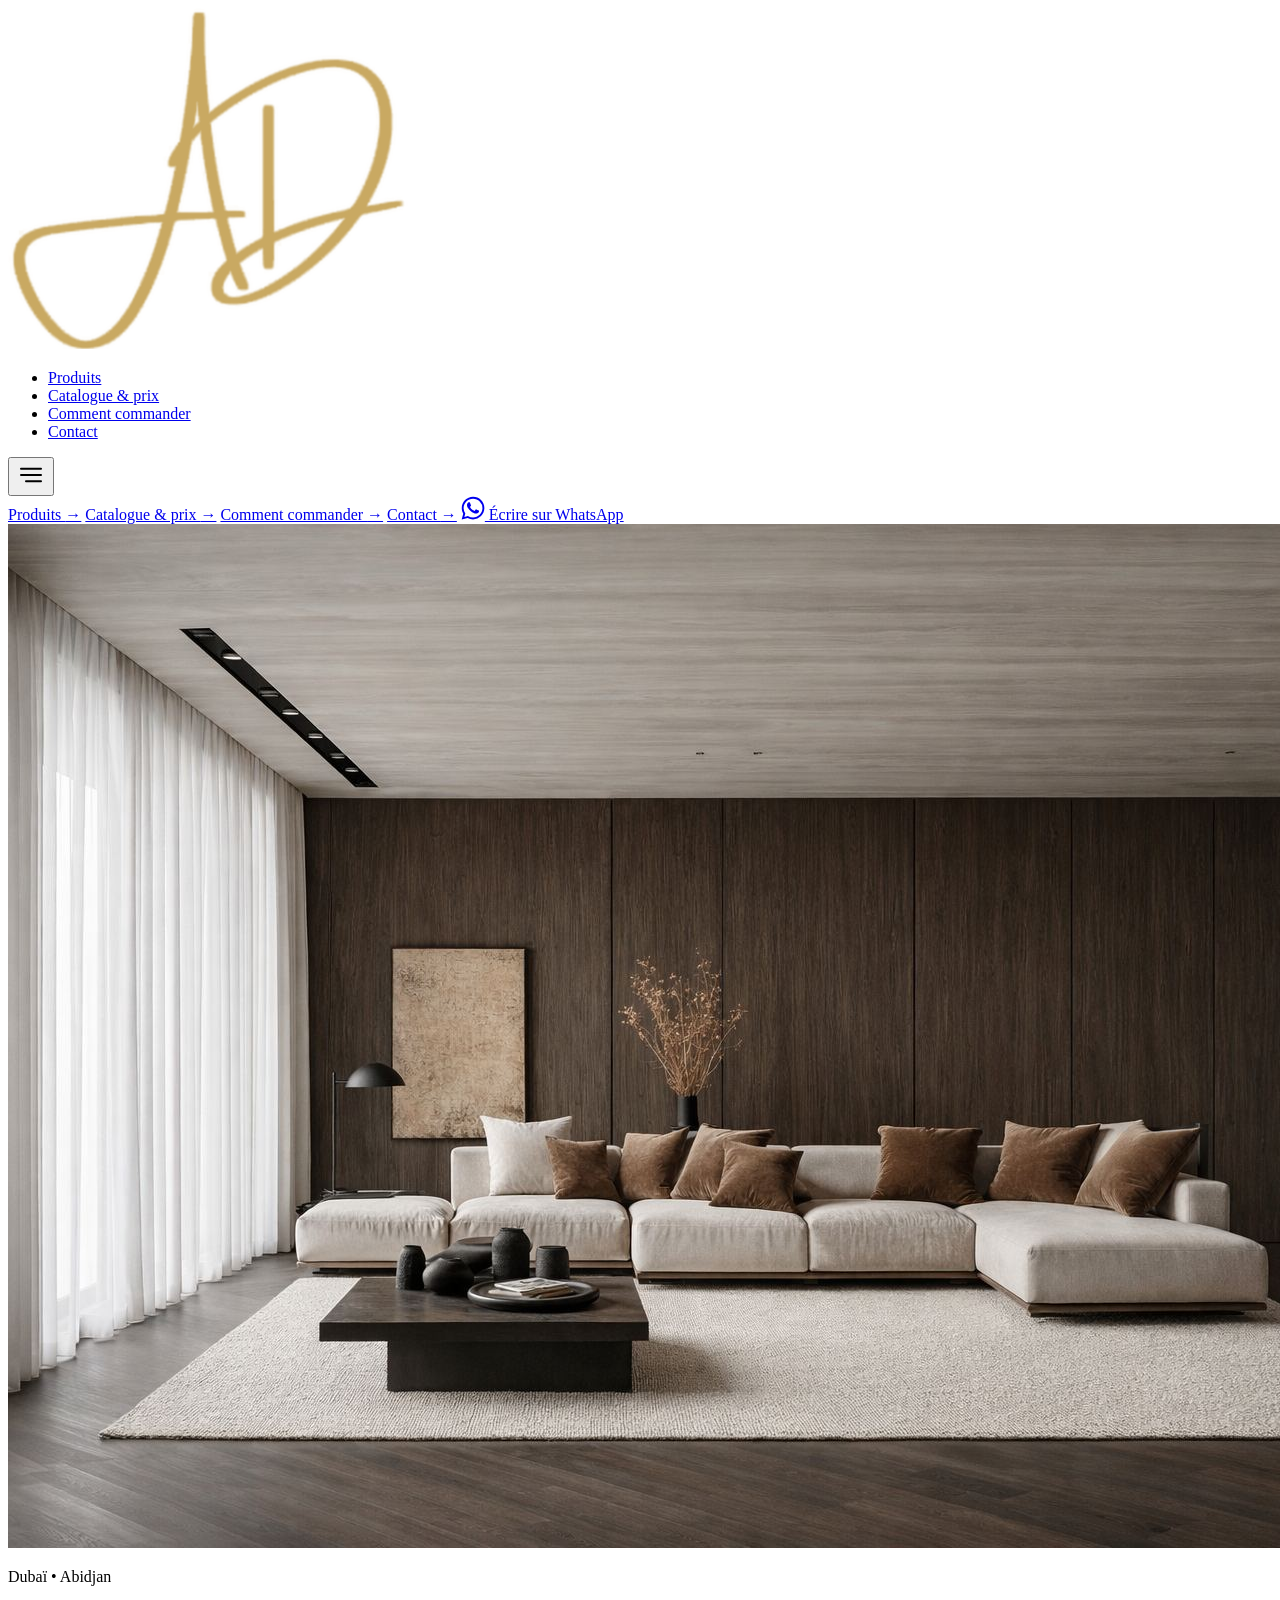
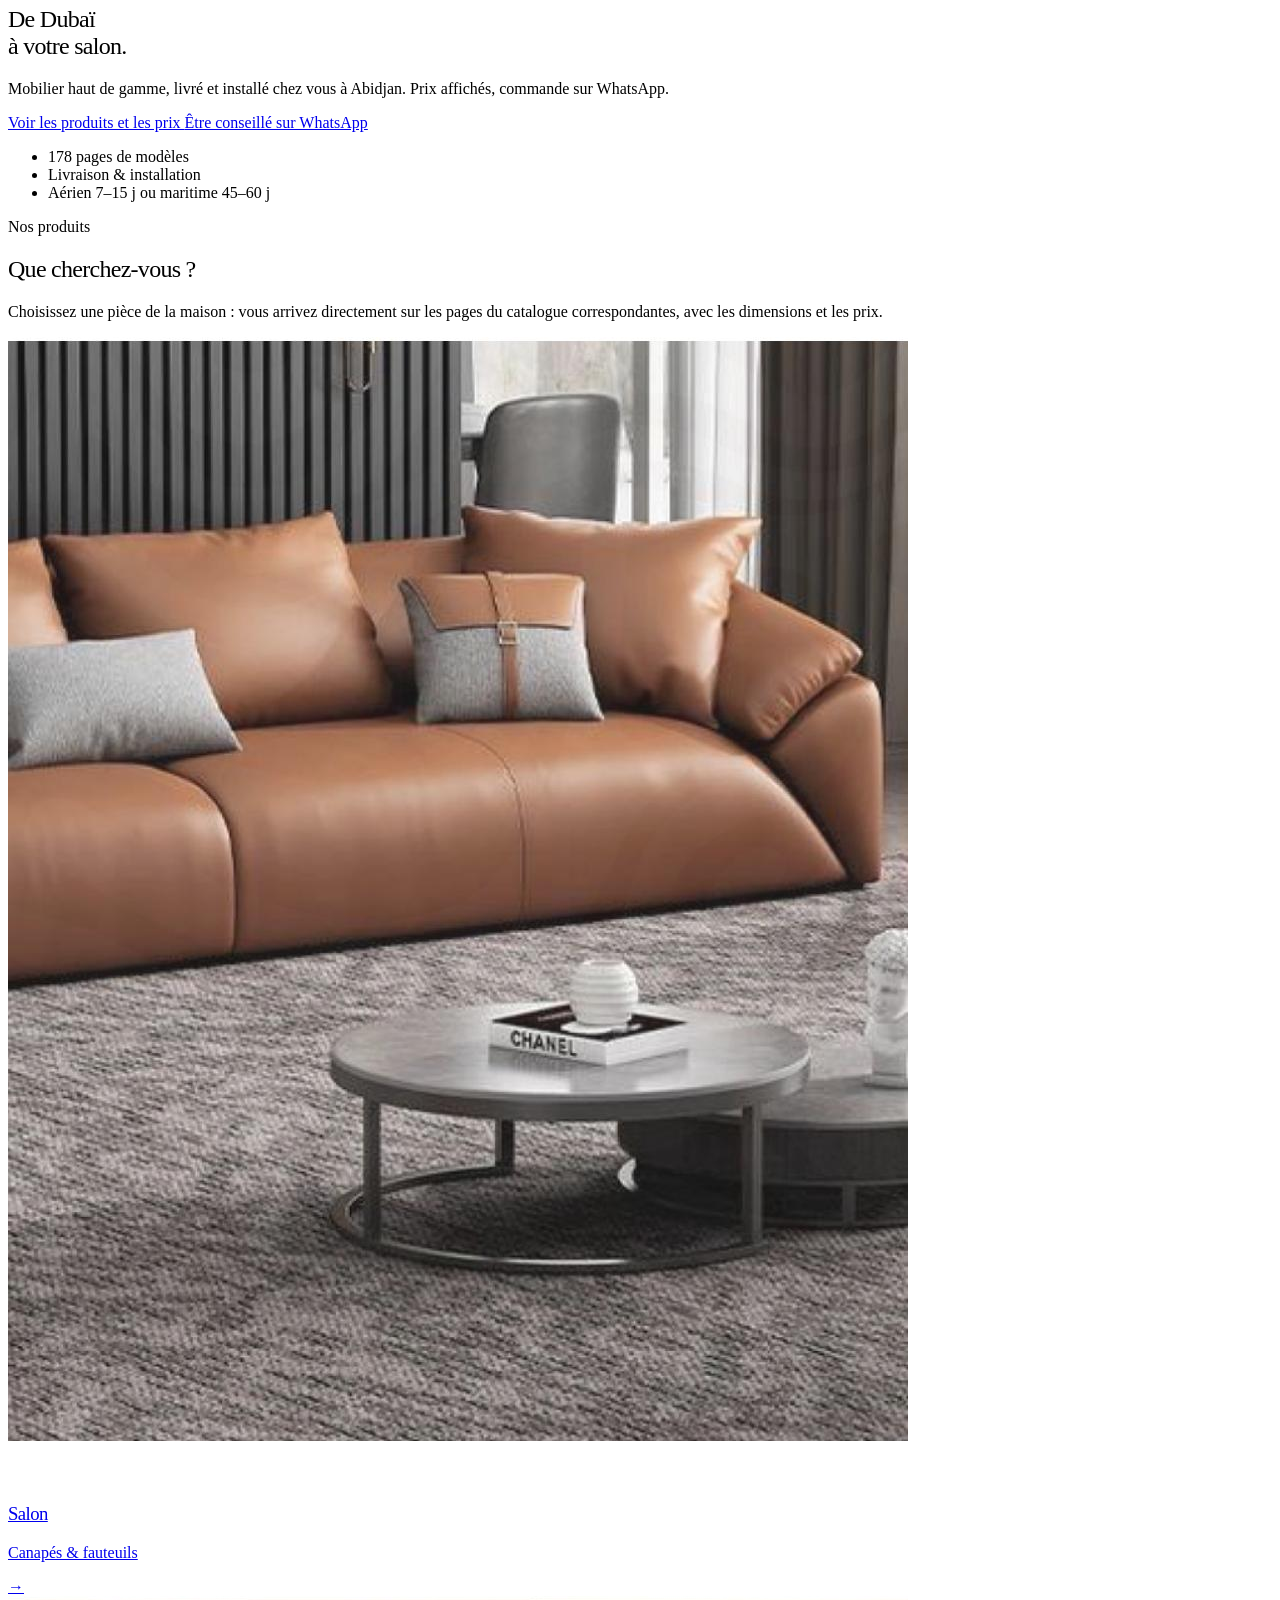
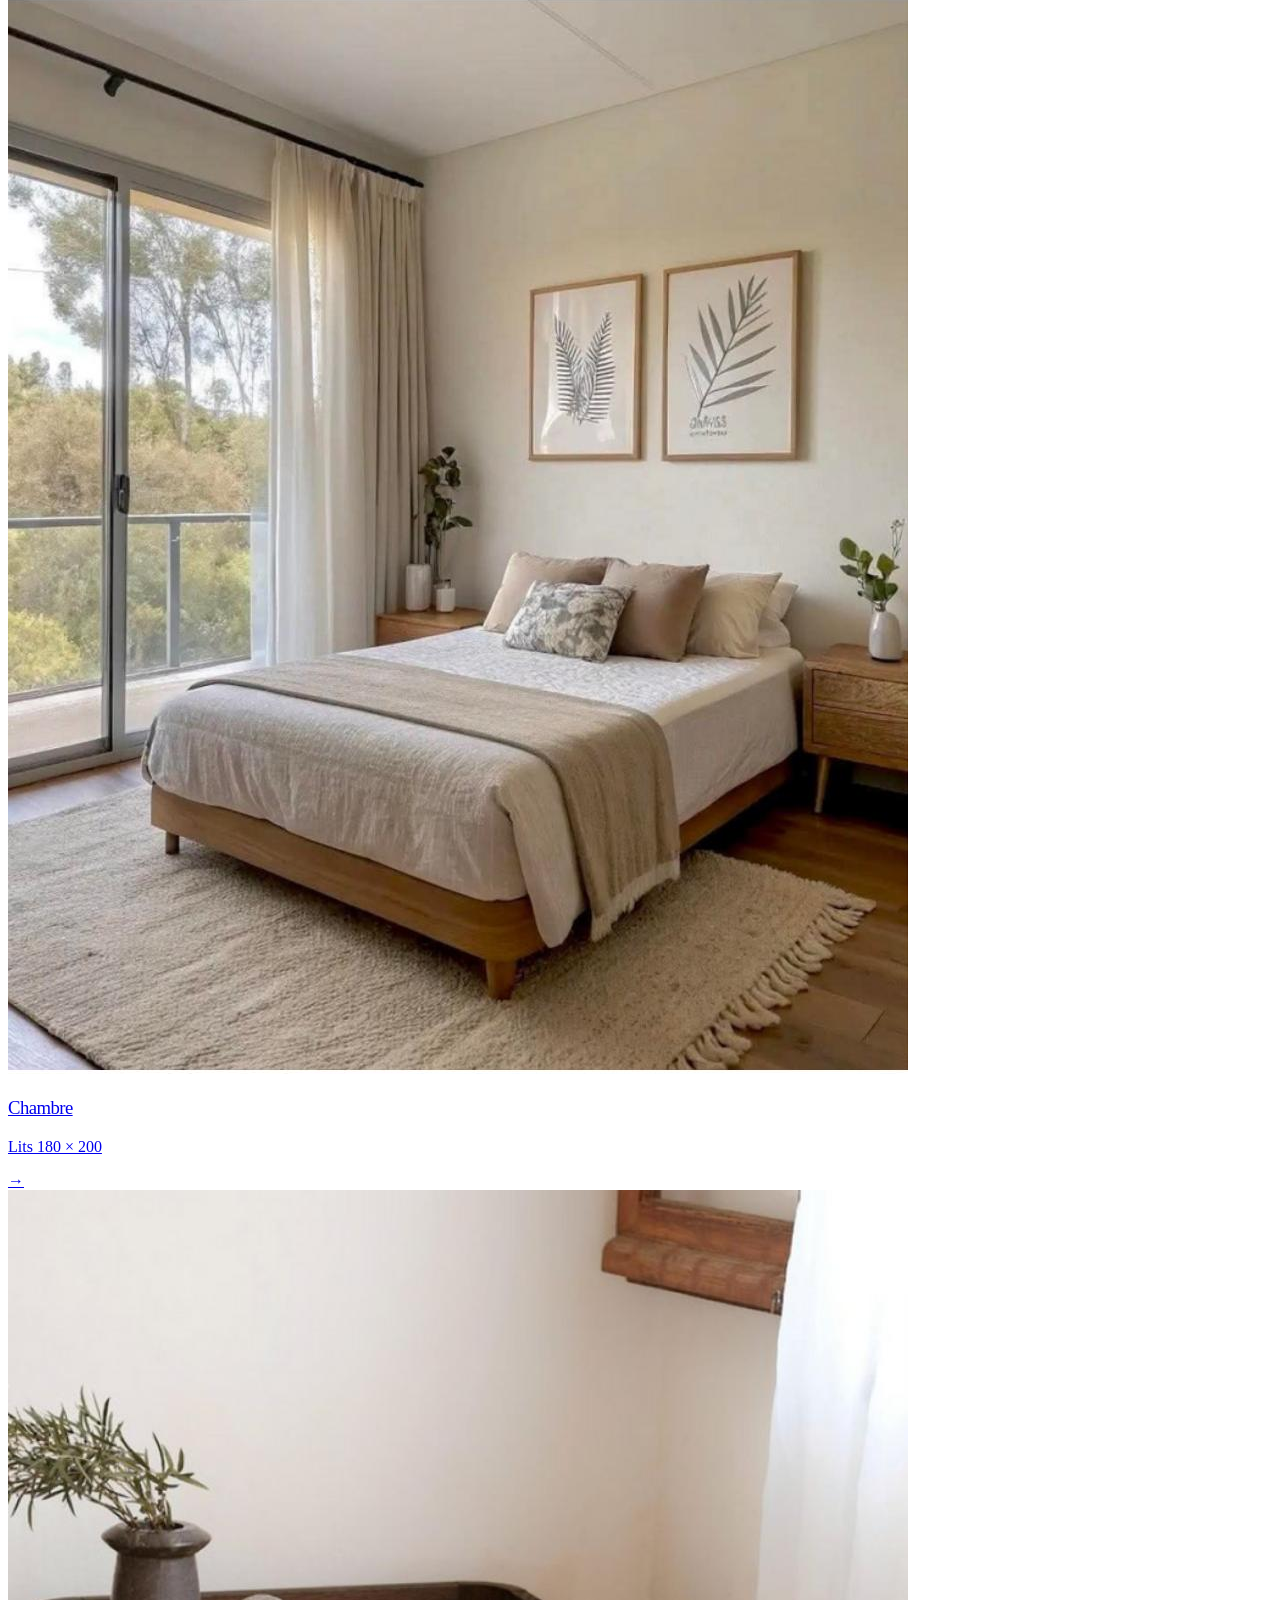
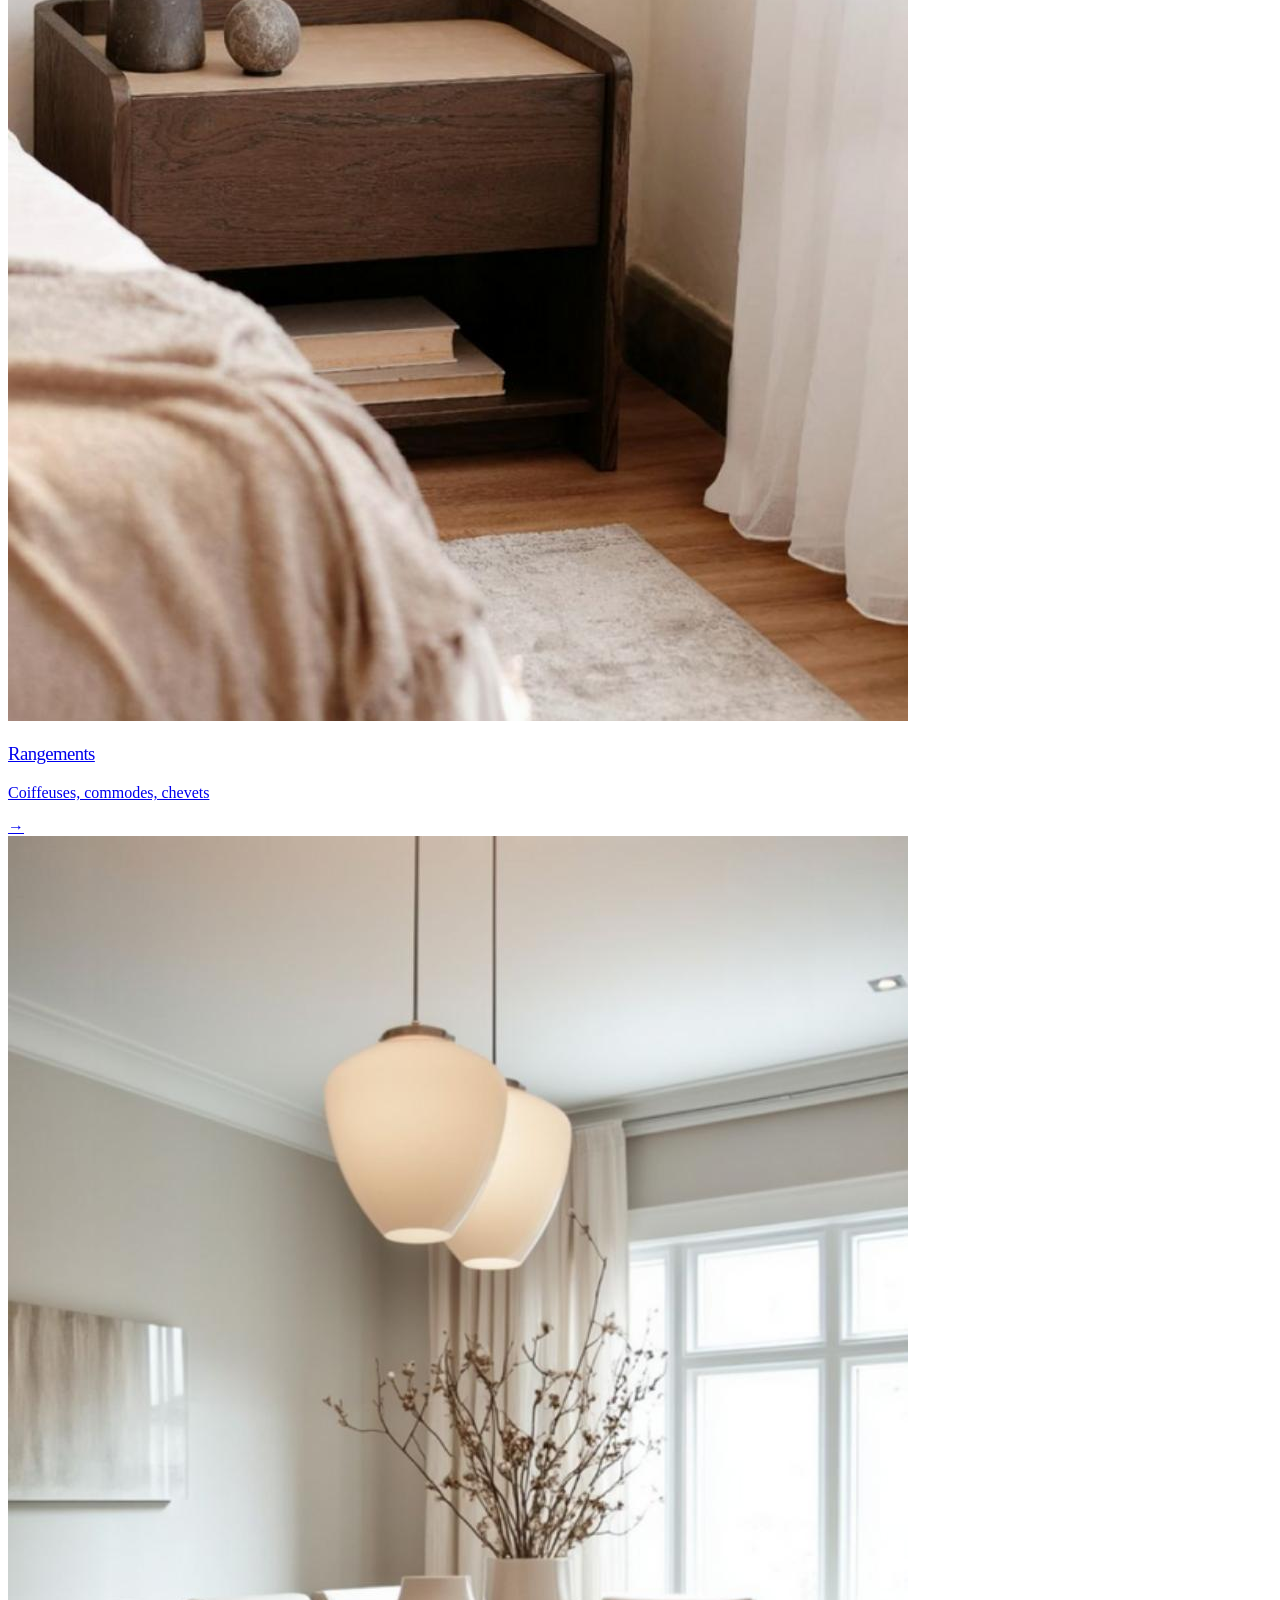
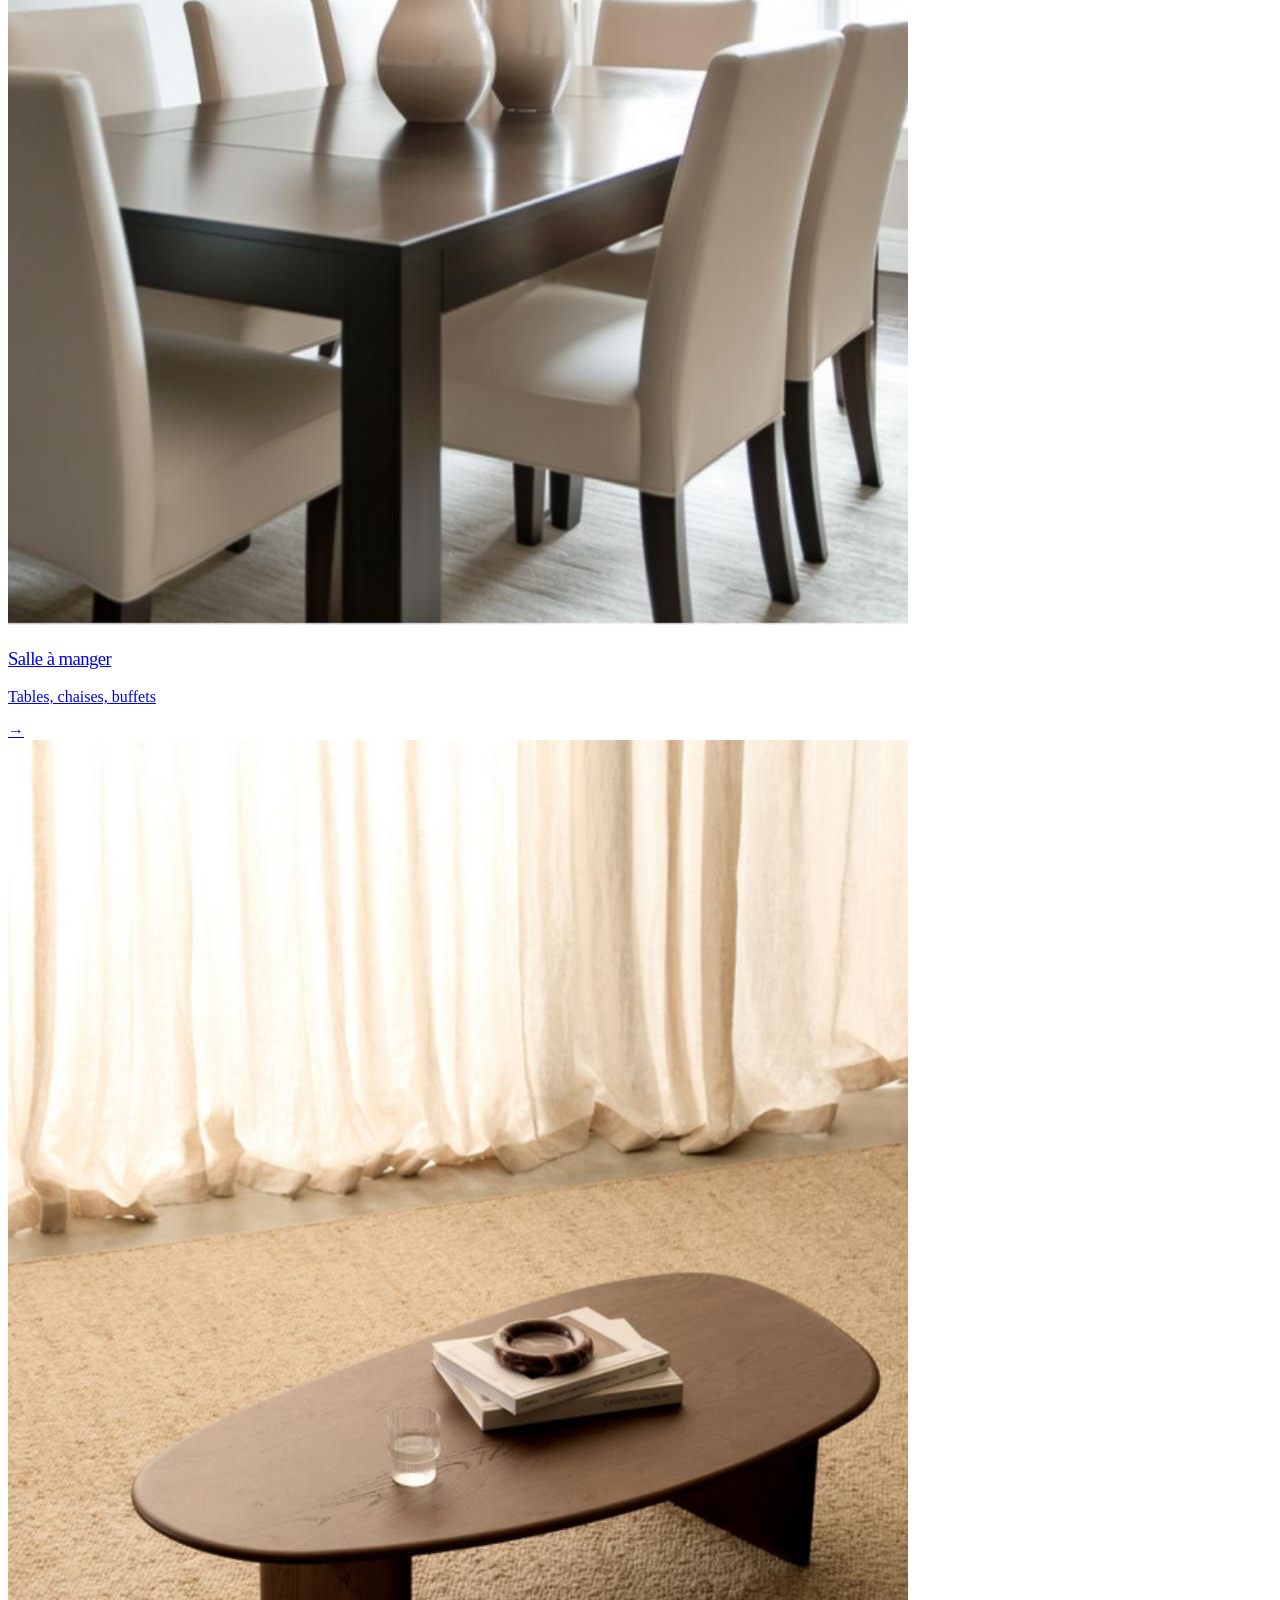
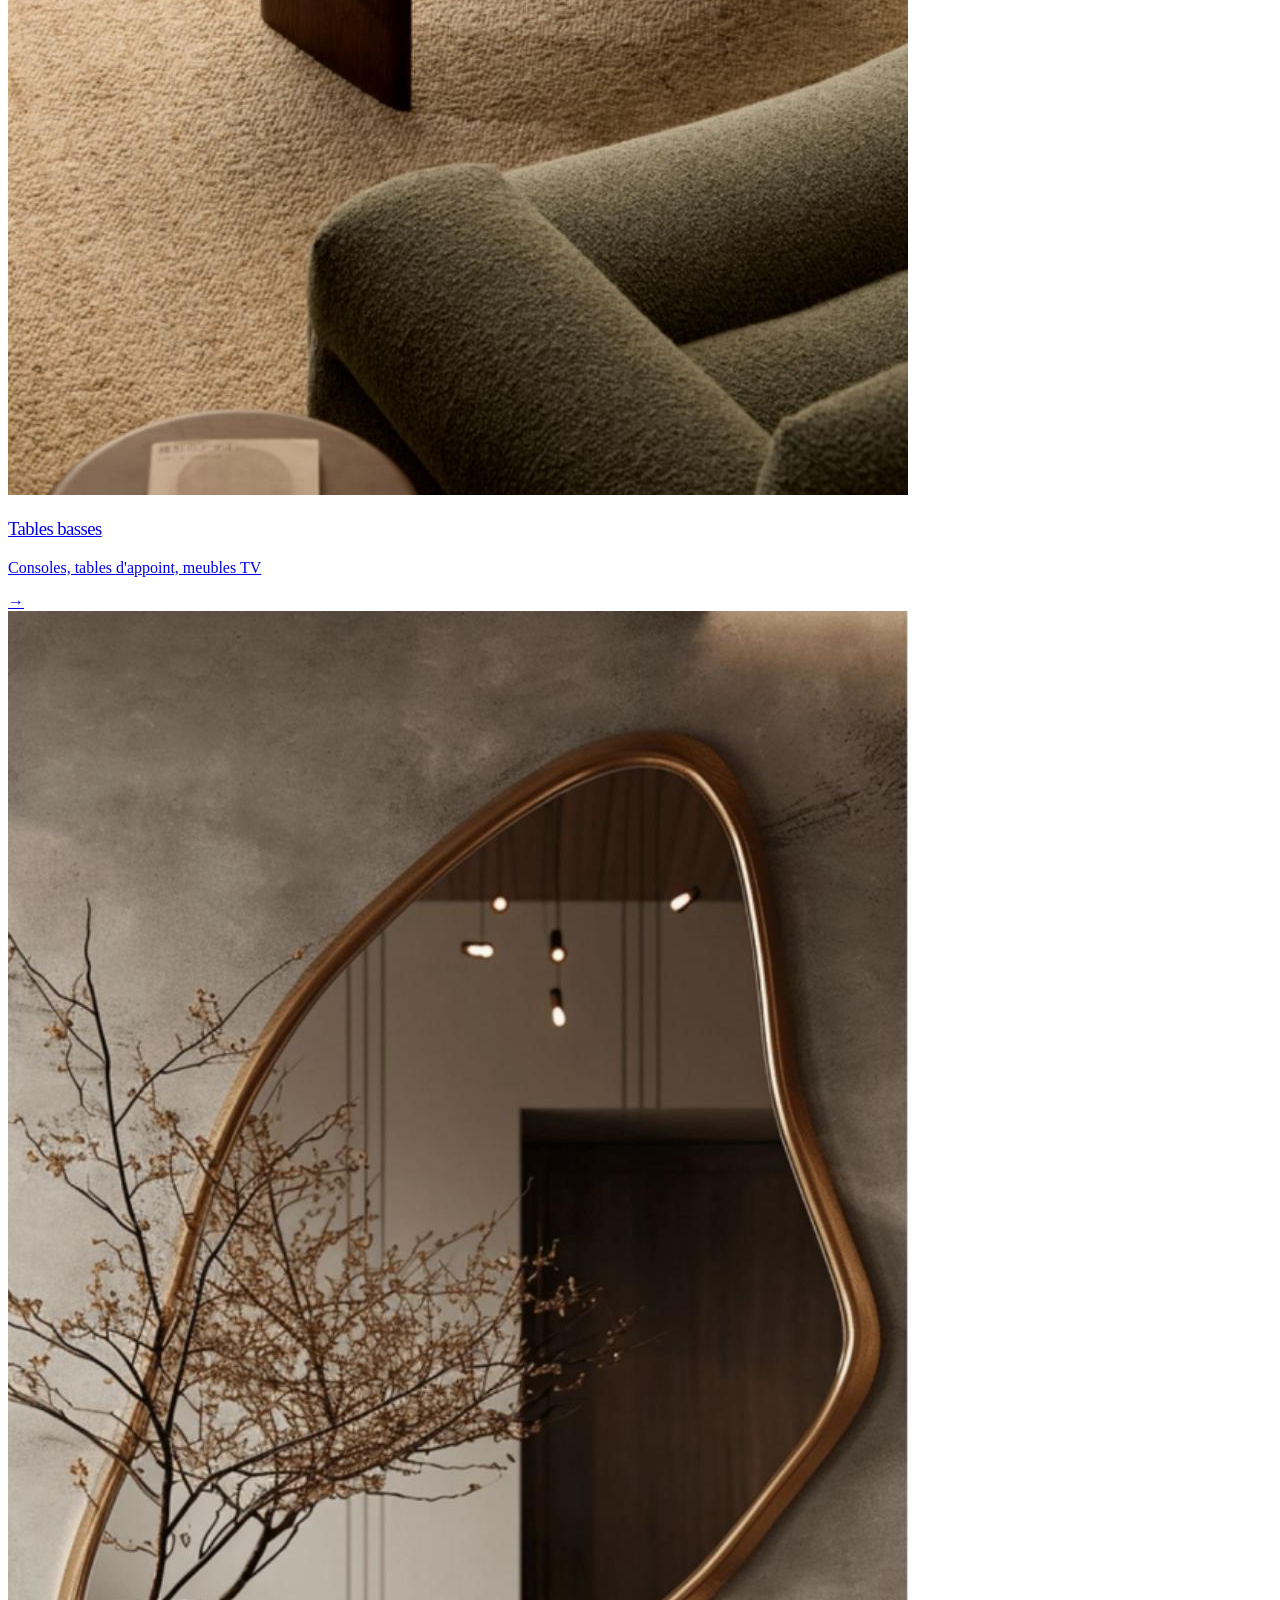
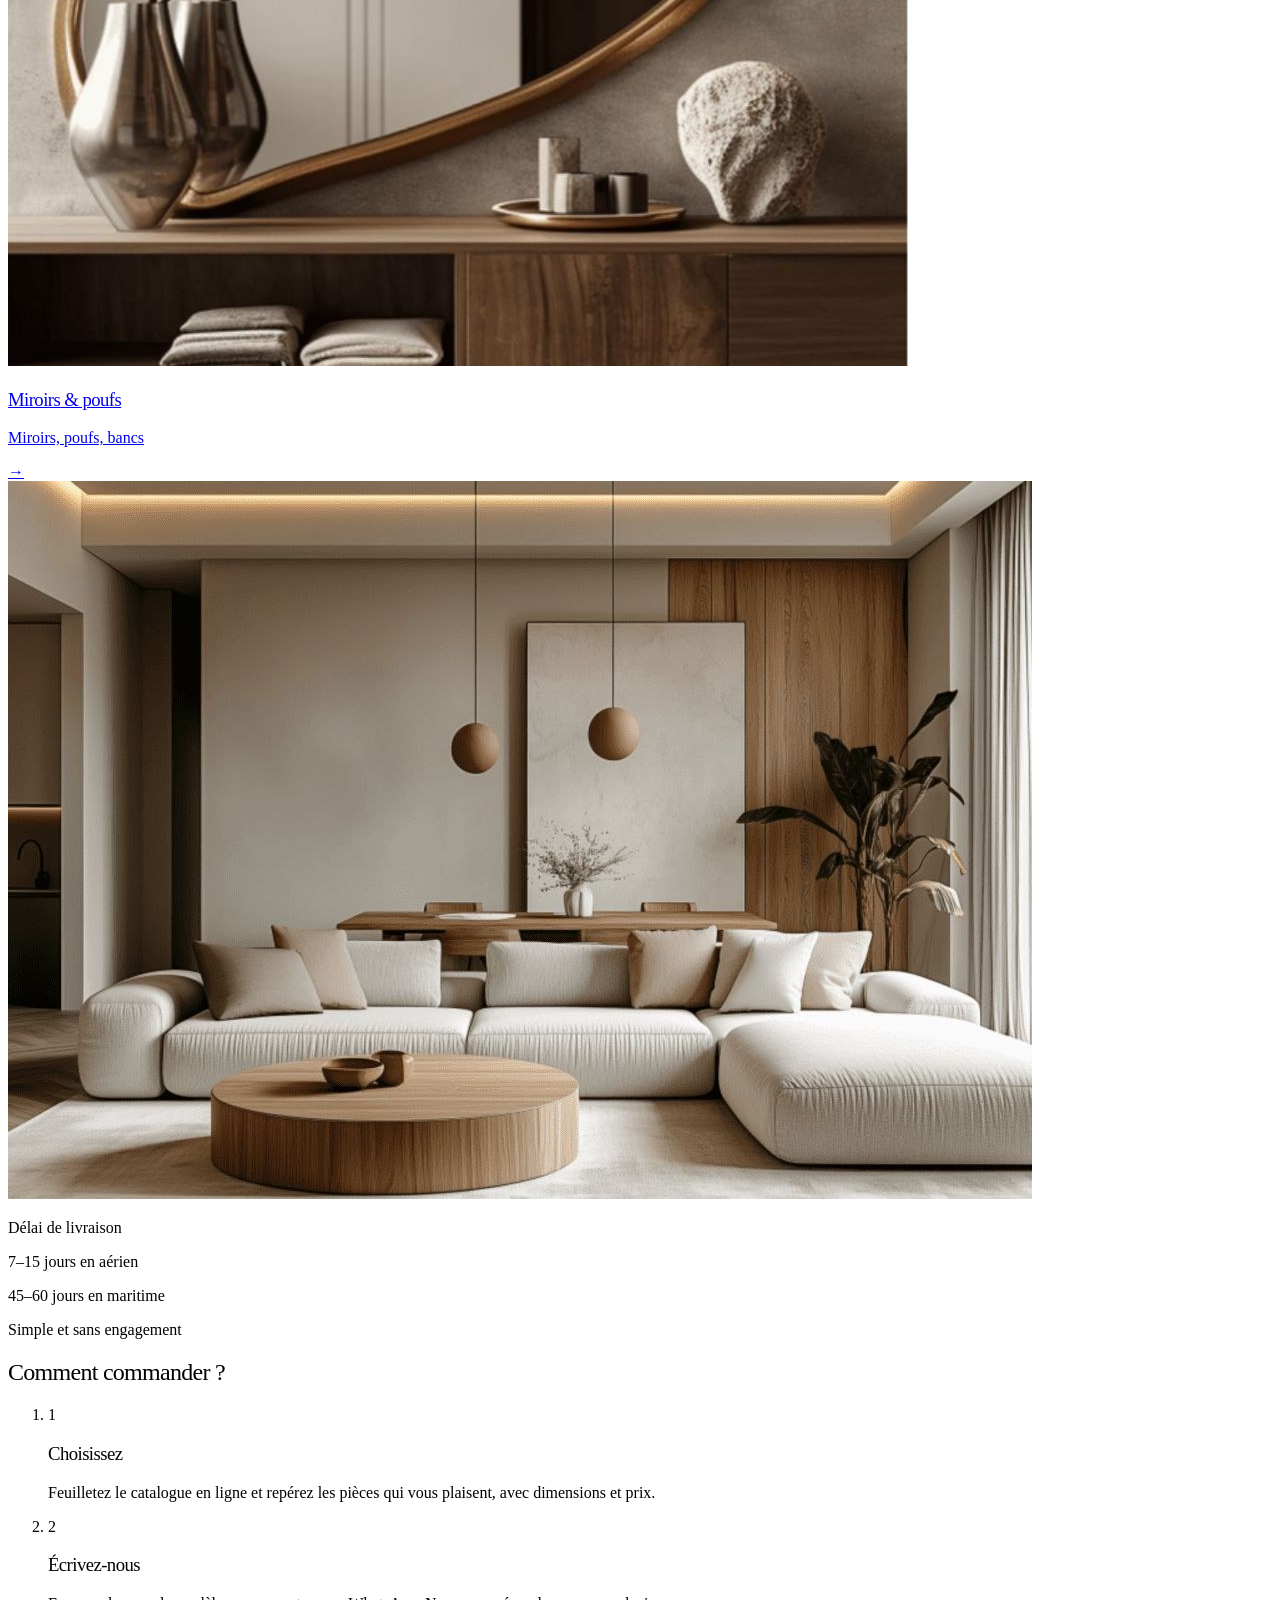
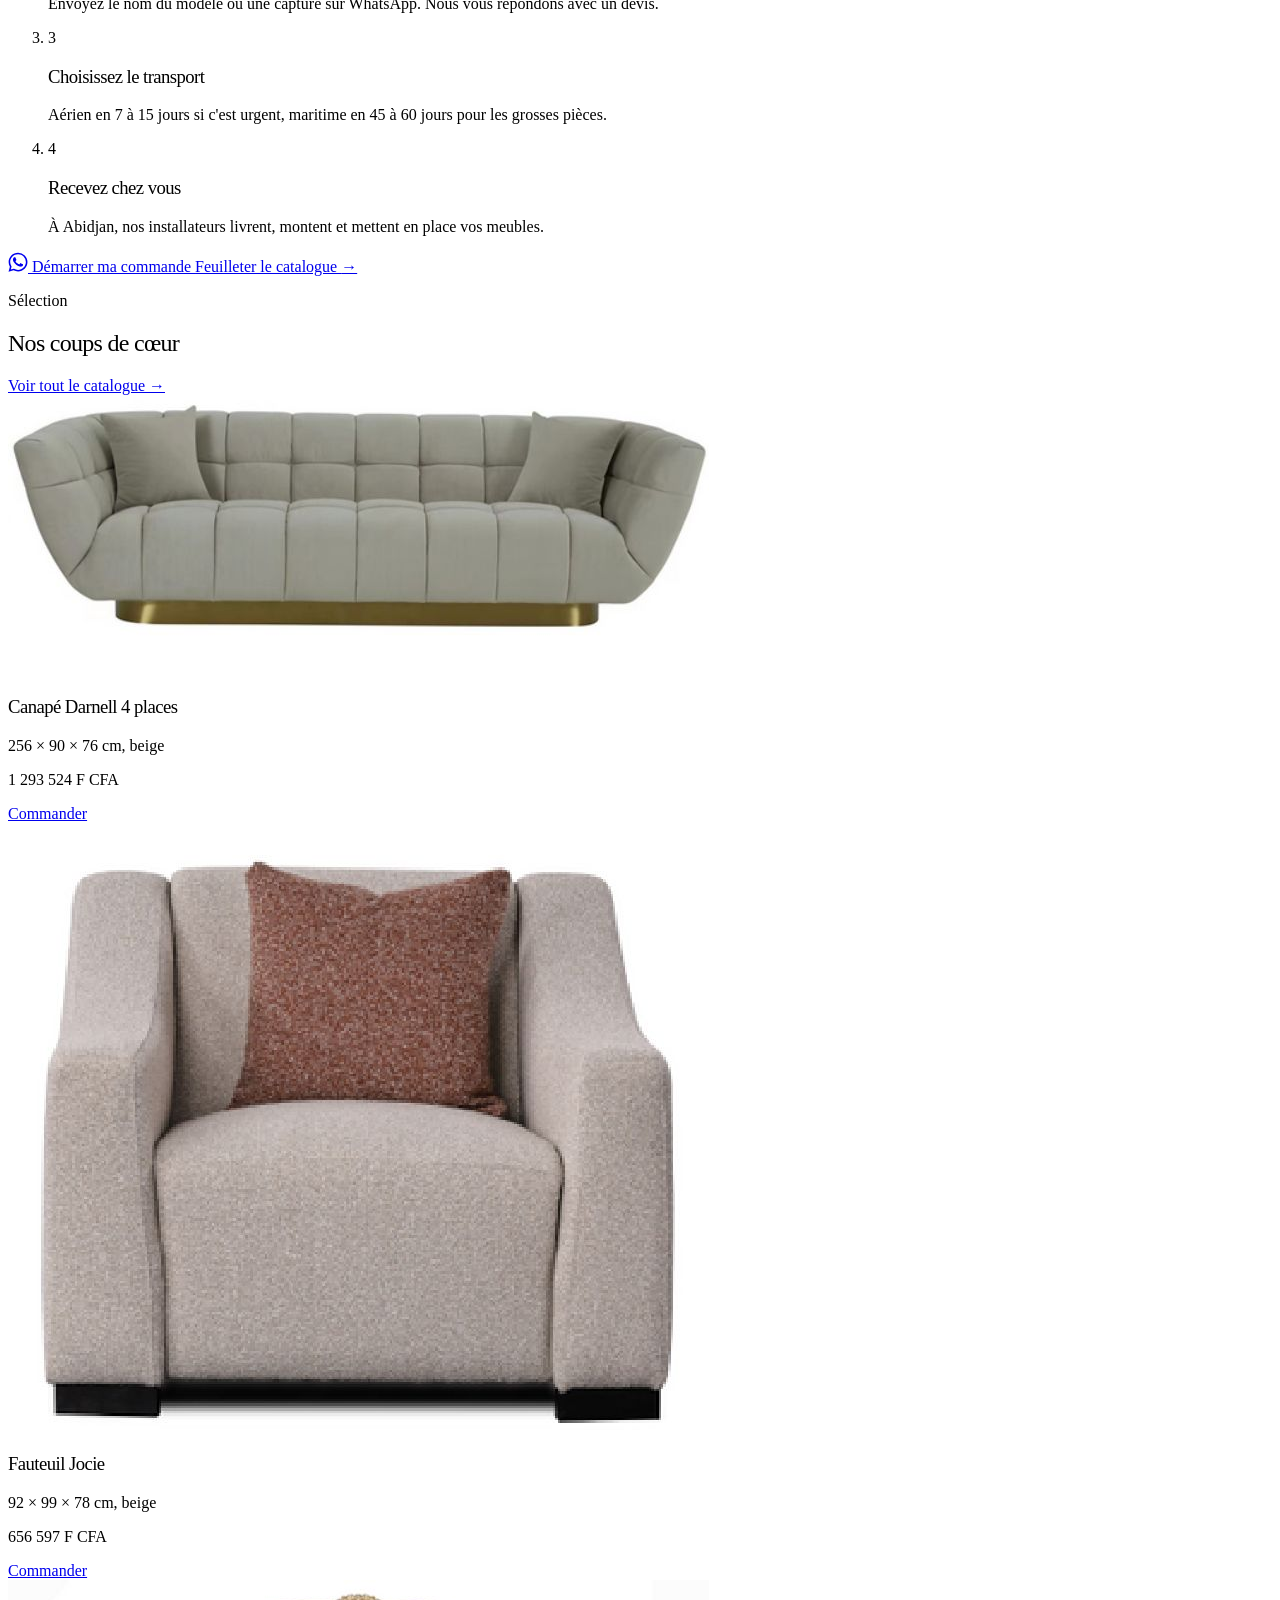
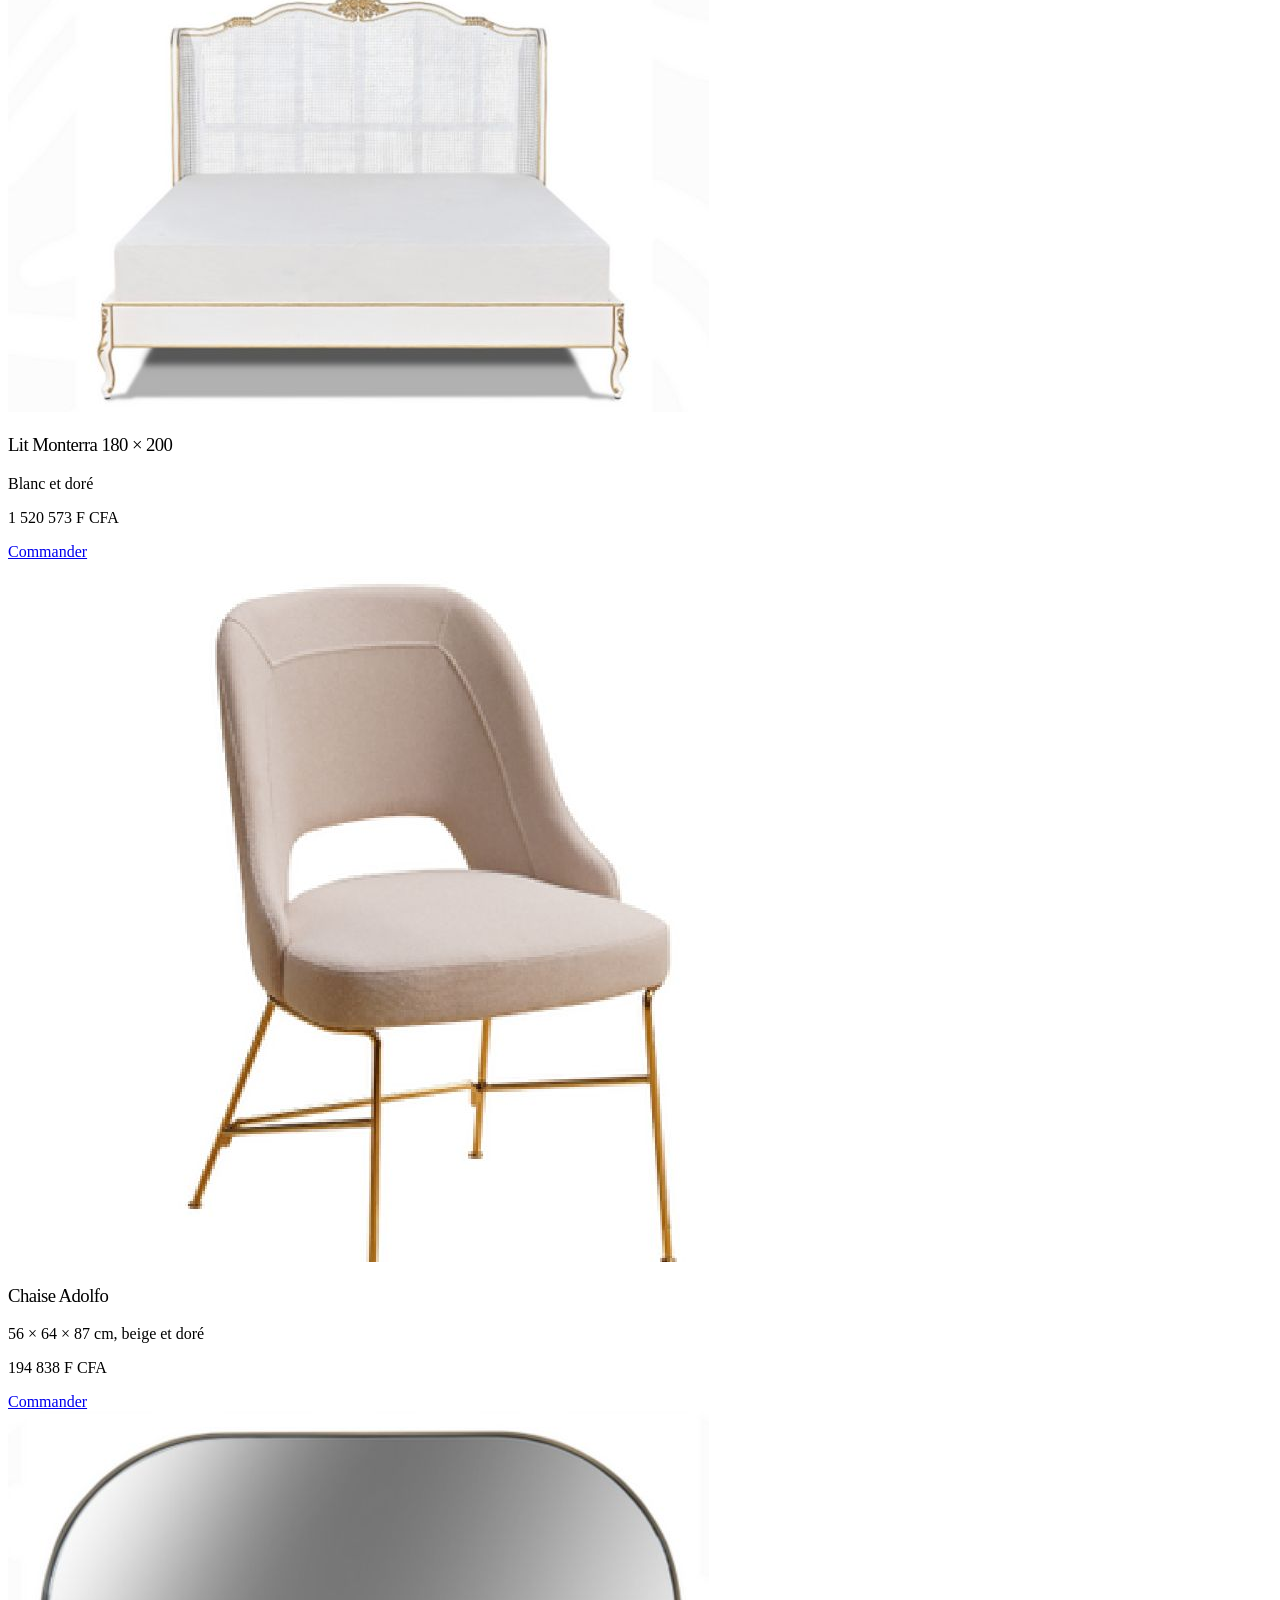
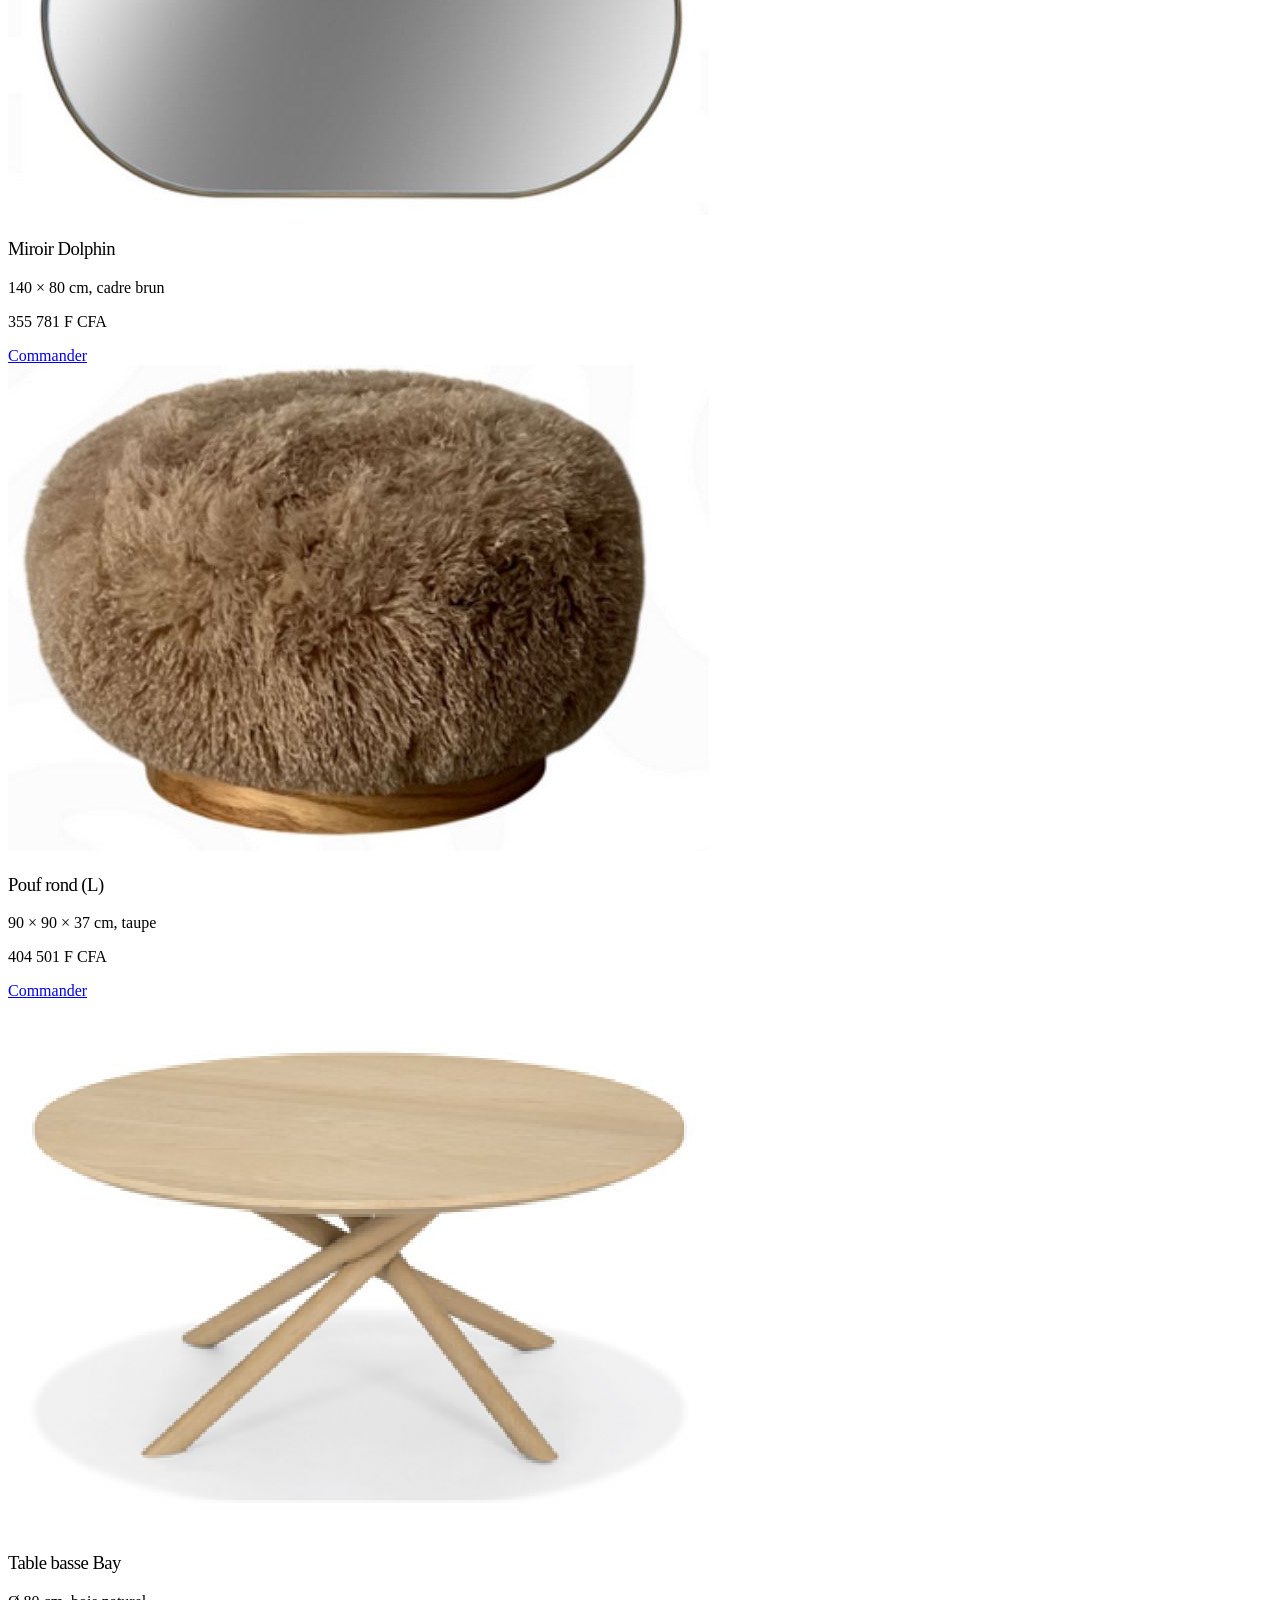
==== commit 90287da6: "reference" ====
--- a/index.html
+++ b/index.html
@@ -10,7 +10,7 @@
     <meta property="og:type" content="website">
     <meta property="og:title" content="Awouloh Design | Mobilier haut de gamme, de Dubaï à Abidjan">
     <meta property="og:description"
-        content="Catalogue complet avec prix en FCFA. Livraison aérienne (7 jours) ou maritime (45 jours) et installation à Abidjan.">
+        content="Catalogue complet avec prix en FCFA. Livraison aérienne (7 à 15 jours) ou maritime (45 à 60 jours) et installation à Abidjan.">
     <meta property="og:image" content="https://awoulohdesign.com/img/apercu-partage.jpg">
     <meta property="og:url" content="https://awoulohdesign.com/">
     <link rel="canonical" href="https://awoulohdesign.com/">
@@ -127,7 +127,7 @@
             <ul class="mt-12 grid grid-cols-1 sm:grid-cols-3 gap-4 max-w-3xl text-cream/85 text-sm">
                 <li class="flex items-center gap-3"><span class="w-6 h-px bg-gold"></span>178 pages de modèles</li>
                 <li class="flex items-center gap-3"><span class="w-6 h-px bg-gold"></span>Livraison & installation</li>
-                <li class="flex items-center gap-3"><span class="w-6 h-px bg-gold"></span>Aérien 7 j ou maritime 45 j</li>
+                <li class="flex items-center gap-3"><span class="w-6 h-px bg-gold"></span>Aérien 7–15 j ou maritime 45–60 j</li>
             </ul>
         </div>
     </section>
@@ -229,8 +229,8 @@
                 <div class="absolute inset-0 bg-gradient-to-t from-espresso/80 to-transparent lg:bg-gradient-to-r lg:from-transparent lg:to-espresso/30"></div>
                 <div class="absolute left-6 bottom-6 lg:left-10 lg:bottom-10 bg-cream text-darkBrown p-5 max-w-xs shadow-2xl">
                     <p class="text-sm text-darkBrown/60 mb-1">Délai de livraison</p>
-                    <p class="text-2xl">7 jours <span class="text-darkBrown/40">en aérien</span></p>
-                    <p class="text-2xl">45 jours <span class="text-darkBrown/40">en maritime</span></p>
+                    <p class="text-2xl">7–15 jours <span class="text-darkBrown/40">en aérien</span></p>
+                    <p class="text-2xl">45–60 jours <span class="text-darkBrown/40">en maritime</span></p>
                 </div>
             </div>
             <div class="px-6 md:px-14 xl:px-20 py-20 md:py-28">
@@ -253,7 +253,7 @@
                         <span class="absolute left-[27px] top-14 bottom-0 w-px bg-gold/40" aria-hidden="true"></span>
                         <span class="absolute left-0 top-0 w-14 h-14 rounded-full border border-gold text-gold flex items-center justify-center text-lg">3</span>
                         <h3 class="text-xl md:text-2xl text-cream mb-2 pt-3">Choisissez le transport</h3>
-                        <p class="text-cream/70 leading-relaxed max-w-md">Aérien en 7 jours si c'est urgent, maritime en 45 jours pour les grosses pièces.</p>
+                        <p class="text-cream/70 leading-relaxed max-w-md">Aérien en 7 à 15 jours si c'est urgent, maritime en 45 à 60 jours pour les grosses pièces.</p>
                     </li>
                     <li class="relative pl-20 pb-10 last:pb-0">
                         
@@ -322,7 +322,7 @@
                 <div class="flex justify-between -mt-2 text-cream">
                     <div><p class="text-2xl md:text-3xl">Dubaï</p><p class="text-cream/60 text-sm">Émirats arabes unis</p></div>
                     <div class="hidden sm:block text-center self-start -mt-24 md:-mt-32">
-                        <p class="text-gold text-3xl md:text-4xl">7 j <span class="text-cream/40 text-xl">ou</span> 45 j</p>
+                        <p class="text-gold text-3xl md:text-4xl">7–15 j <span class="text-cream/40 text-xl">ou</span> 45–60 j</p>
                         <p class="text-cream/60 text-sm">aérien · maritime</p>
                     </div>
                     <div class="text-right"><p class="text-2xl md:text-3xl">Abidjan</p><p class="text-cream/60 text-sm">Côte d'Ivoire</p></div>
@@ -346,7 +346,7 @@
                     </div>
                     <p class="text-gold text-sm mb-2">Étape 02</p>
                     <h3 class="text-2xl text-cream mb-3">Le transport</h3>
-                    <p class="text-cream/70 leading-relaxed">Aérien en 7 jours si c'est urgent, maritime en 45 jours pour les grosses pièces. Nous gérons tout le transit.</p>
+                    <p class="text-cream/70 leading-relaxed">Aérien en 7 à 15 jours si c'est urgent, maritime en 45 à 60 jours pour les grosses pièces. Nous gérons tout le transit.</p>
                 </article>
                 <article class="group">
                     <div class="relative overflow-hidden aspect-[4/3] mb-6">
